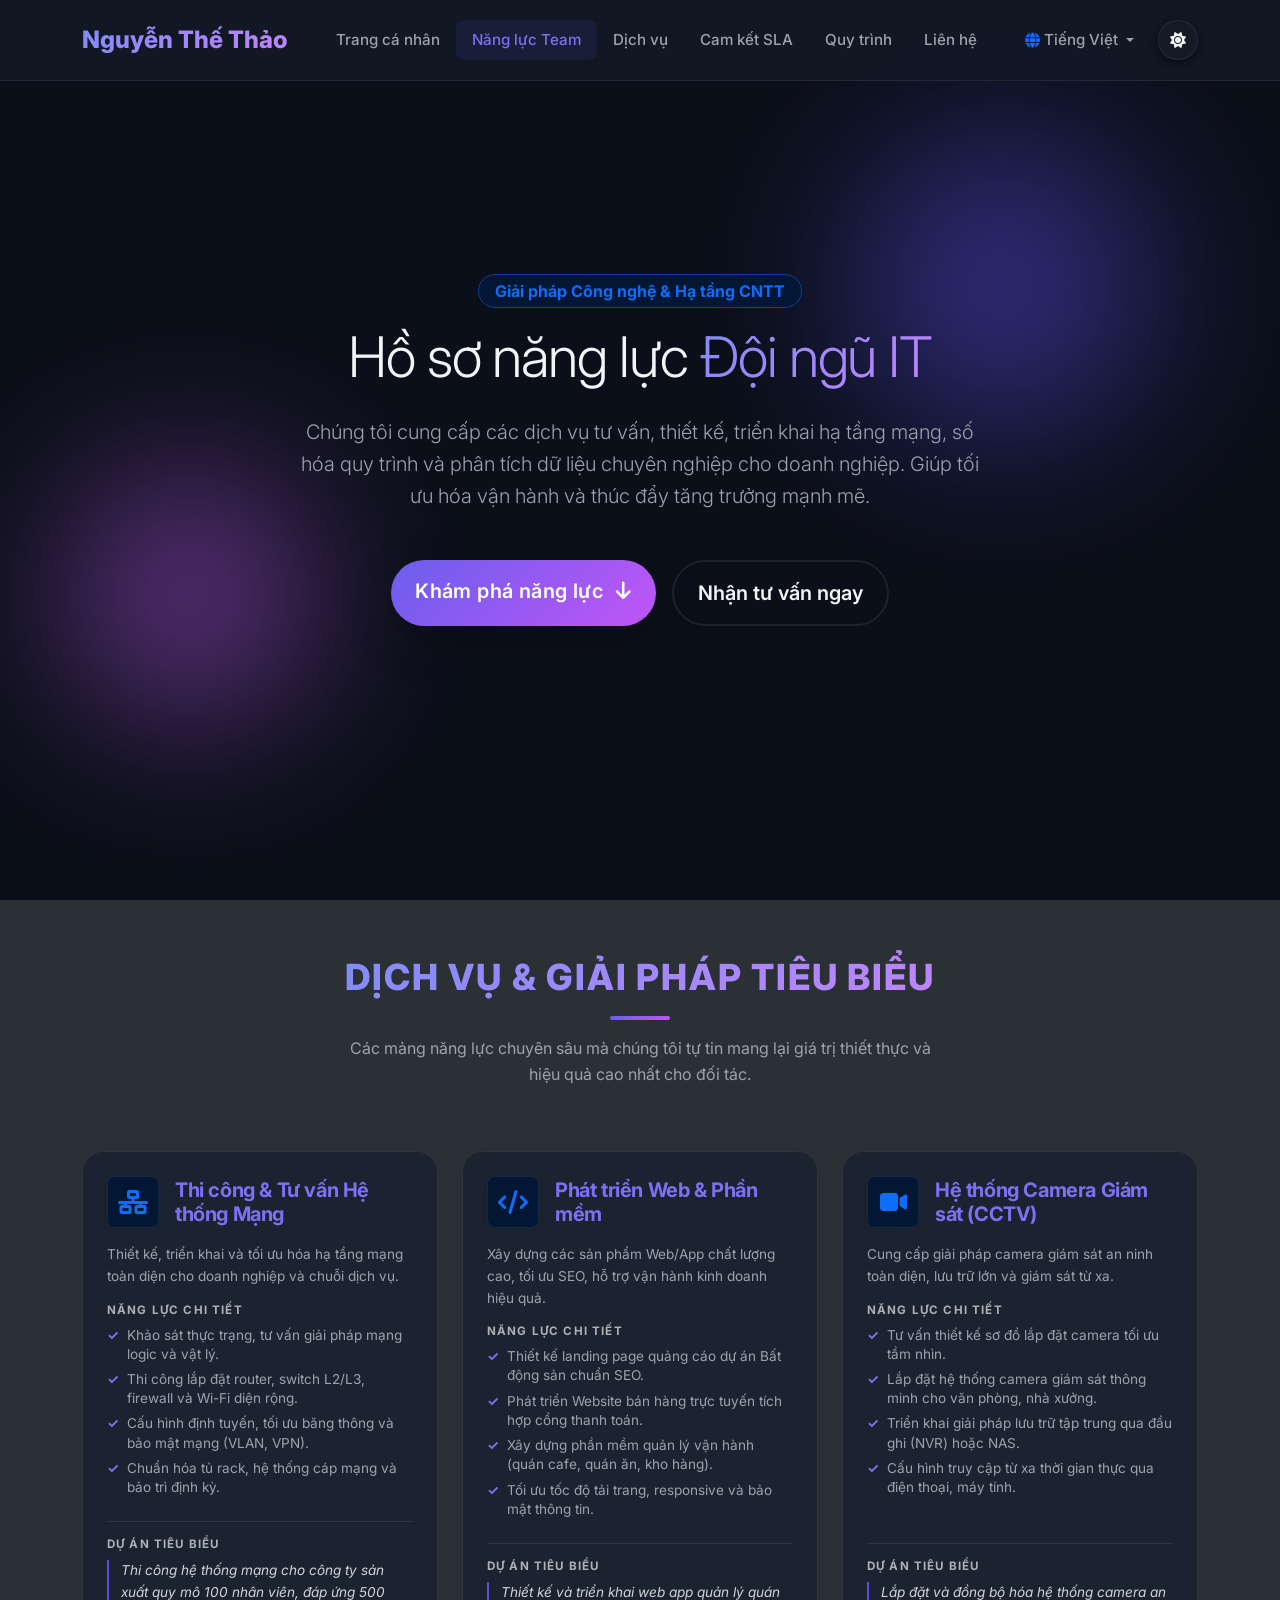
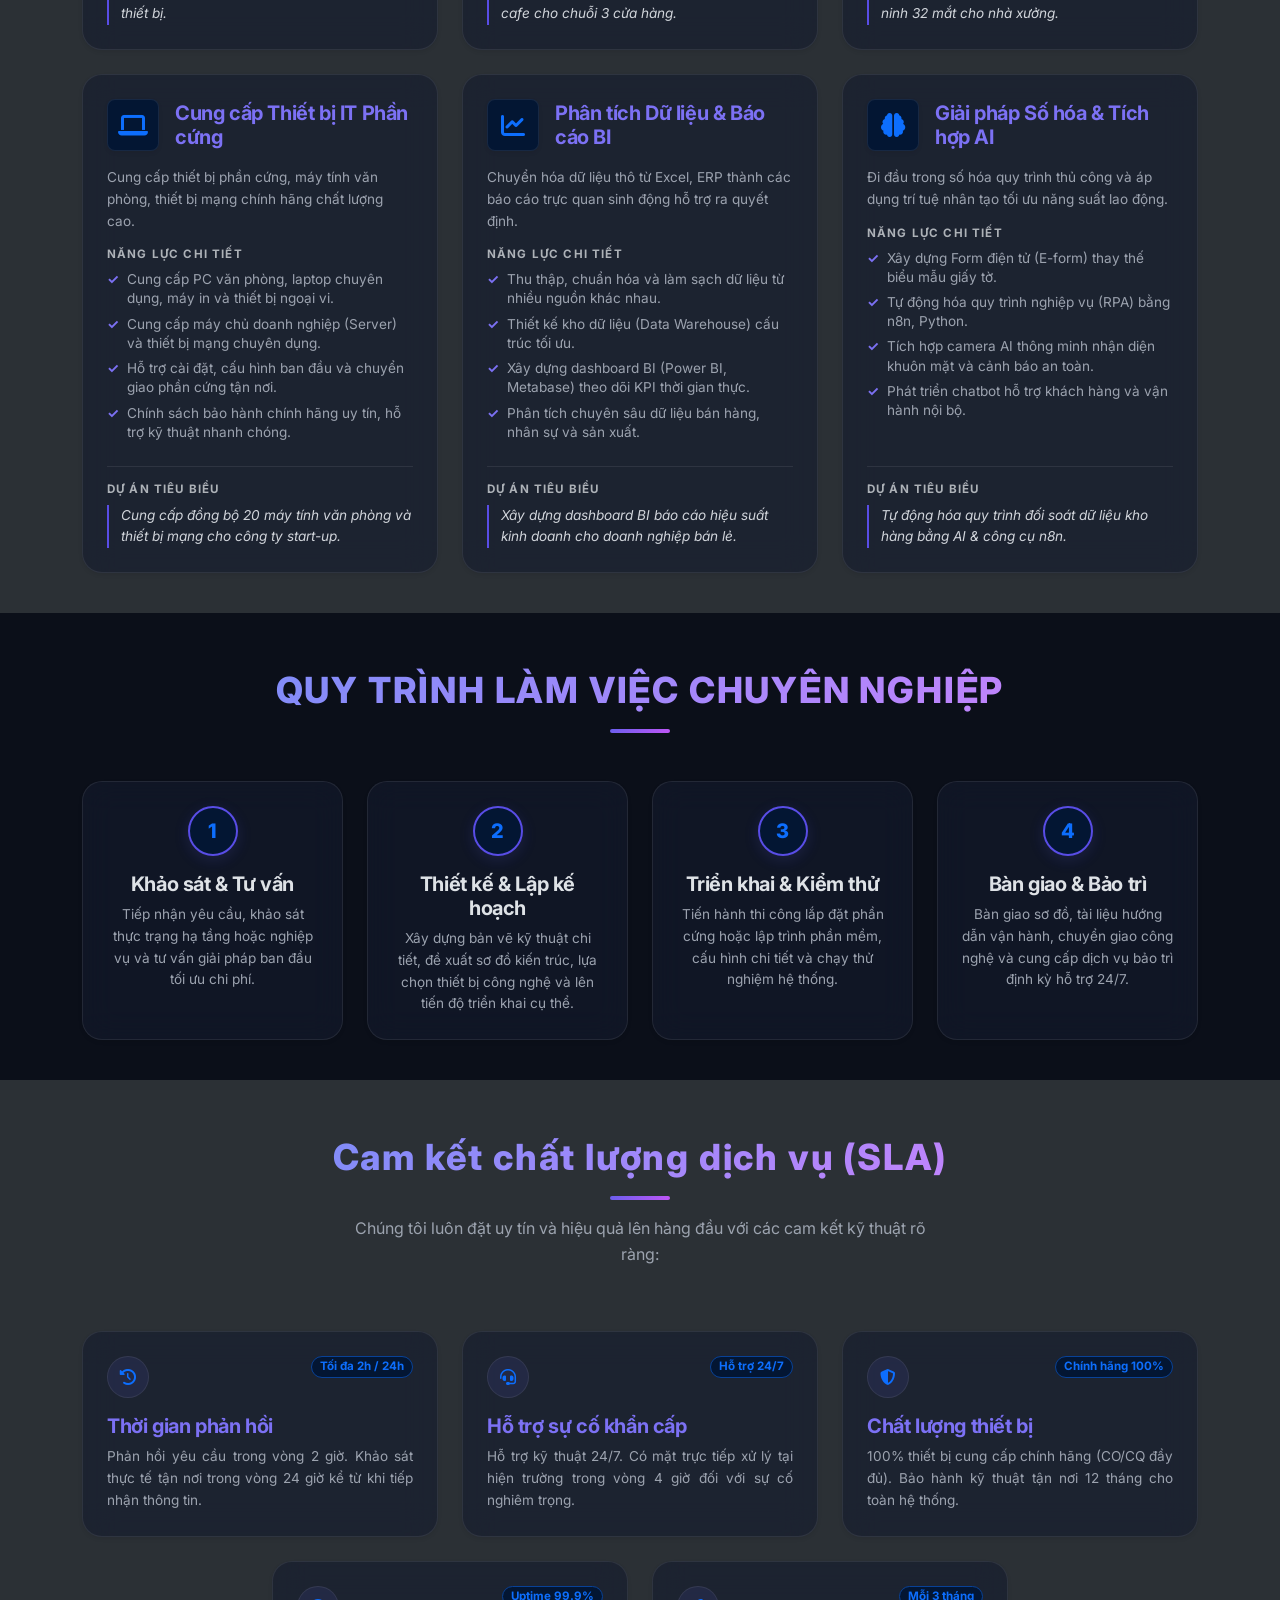
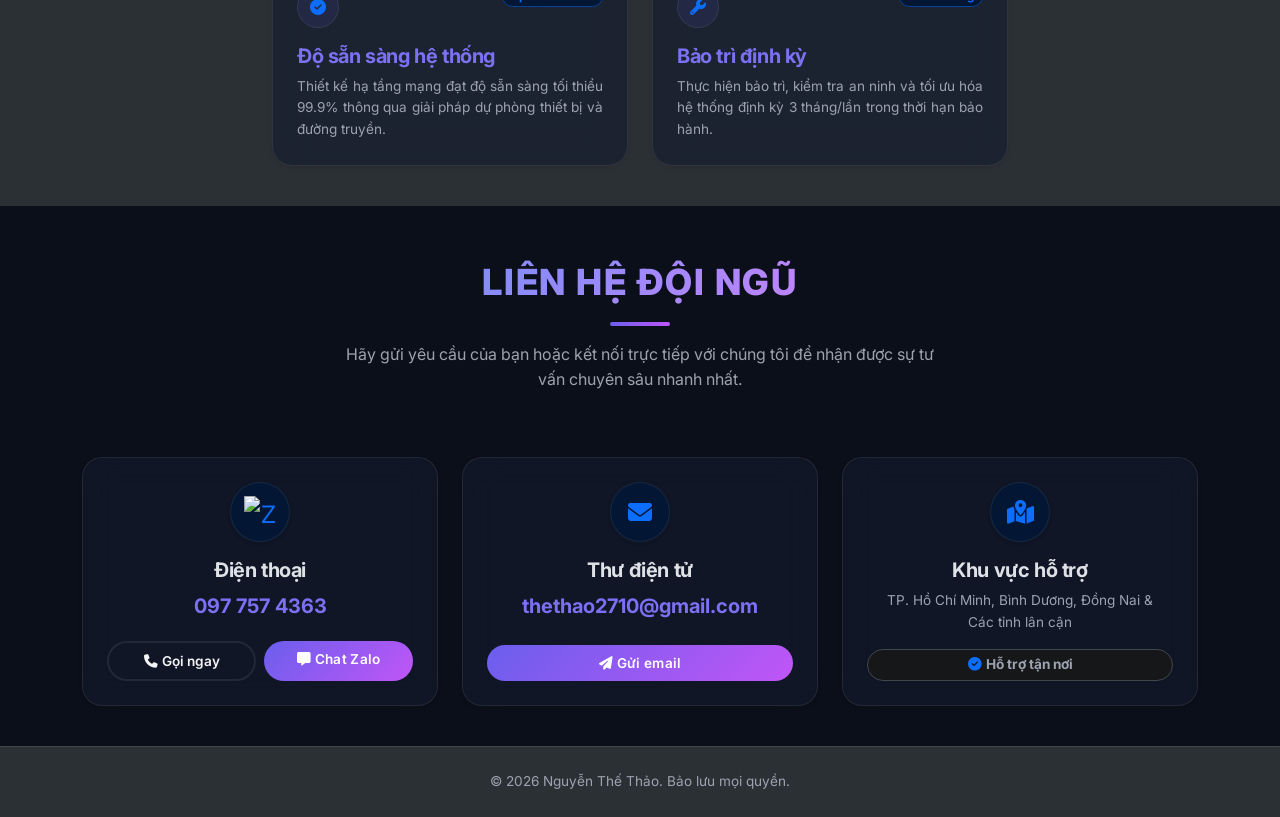
==== services.html @ e9a9c8c3 "Cập nhật trang dịch vụ, tối ưu hóa SLA và liên hệ, tích hợp đa ngôn ngữ tiếng Trung" ====
<!DOCTYPE html>
<html lang="vi" data-bs-theme="dark">

<head>
  <meta charset="UTF-8">
  <meta name="viewport" content="width=device-width, initial-scale=1.0">
  <meta name="description"
    content="Hồ sơ năng lực của Nguyễn Thế Thảo và đội ngũ - Cung cấp giải pháp CNTT toàn diện: Thi công mạng, thiết kế web, camera giám sát, phân tích dữ liệu và giải pháp AI.">
  <title>Team IT Capabilities & Solutions - Hồ sơ năng lực đội ngũ</title>
  <link class="favicon" rel="icon" href="data:image/svg+xml,<svg xmlns=%22http://www.w3.org/2000/svg%22 viewBox=%220 0 100 100%22><line x1=%2250%22 y1=%2220%22 x2=%2220%22 y2=%2275%22 stroke=%22%23818cf8%22 stroke-width=%226%22/><line x1=%2250%22 y1=%2220%22 x2=%2280%22 y2=%2275%22 stroke=%22%23818cf8%22 stroke-width=%226%22/><line x1=%2220%22 y1=%2275%22 x2=%2280%22 y2=%2275%22 stroke=%22%23818cf8%22 stroke-width=%226%22/><line x1=%2250%22 y1=%2220%22 x2=%2250%22 y2=%2250%22 stroke=%22%23818cf8%22 stroke-width=%224%22/><line x1=%2220%22 y1=%2275%22 x2=%2250%22 y2=%2250%22 stroke=%22%23818cf8%22 stroke-width=%224%22/><line x1=%2280%22 y1=%2275%22 x2=%2250%22 y2=%2250%22 stroke=%22%23818cf8%22 stroke-width=%224%22/><circle cx=%2250%22 cy=%2220%22 r=%2212%22 fill=%22%236366f1%22/><circle cx=%2220%22 cy=%2275%22 r=%2212%22 fill=%22%236366f1%22/><circle cx=%2280%22 cy=%2275%22 r=%2212%22 fill=%22%236366f1%22/><circle cx=%2250%22 cy=%2250%22 r=%228%22 fill=%22%23c084fc%22/></svg>">

  <!-- Google Fonts: Inter -->
  <link rel="preconnect" href="https://fonts.googleapis.com">
  <link rel="preconnect" href="https://fonts.gstatic.com" crossorigin>
  <link href="https://fonts.googleapis.com/css2?family=Inter:wght@300;400;500;600;700;800&display=swap"
    rel="stylesheet">

  <!-- Bootstrap 5 CSS -->
  <link href="https://cdn.jsdelivr.net/npm/bootstrap@5.3.3/dist/css/bootstrap.min.css" rel="stylesheet"
    integrity="sha384-QWTKZyjpPEjISv5WaRU9OFeRpok6YctnYmDr5pNlyT2bRjXh0JMhjY6hW+ALEwIH" crossorigin="anonymous">

  <!-- FontAwesome Icons -->
  <link rel="stylesheet" href="https://cdnjs.cloudflare.com/ajax/libs/font-awesome/6.4.0/css/all.min.css">

  <!-- Custom CSS -->
  <link rel="stylesheet" href="styles.css">
  <link rel="stylesheet" href="services.css">
</head>

<body>

  <!-- Menu điều hướng -->
  <nav class="navbar navbar-expand-lg fixed-top custom-navbar" id="main-navbar">
    <div class="container">
      <a class="navbar-brand logo-text" href="index.html">
        <span class="gradient-text">Nguyễn Thế Thảo</span>
      </a>
      <button class="navbar-toggler" type="button" data-bs-toggle="collapse" data-bs-target="#navbar-nav"
        aria-controls="navbar-nav" aria-expanded="false" aria-label="Toggle navigation" id="navbar-toggle-btn">
        <span class="navbar-toggler-icon"></span>
      </button>
      <div class="collapse navbar-collapse" id="navbar-nav">
        <ul class="navbar-nav ms-auto align-items-center">
          <li class="nav-item">
            <a class="nav-link" href="index.html" id="nav-link-personal" data-i18n="nav.personal">Trang cá nhân</a>
          </li>
          <li class="nav-item">
            <a class="nav-link active" href="#hero" id="nav-link-services-hero" data-i18n="nav.servicesTitle">Năng lực Team</a>
          </li>
          <li class="nav-item">
            <a class="nav-link" href="#services" id="nav-link-services-list" data-i18n="nav.servicesList">Dịch vụ</a>
          </li>
          <li class="nav-item">
            <a class="nav-link" href="#sla" id="nav-link-sla" data-i18n="nav.sla">Cam kết SLA</a>
          </li>
          <li class="nav-item">
            <a class="nav-link" href="#workflow" id="nav-link-workflow" data-i18n="nav.workflow">Quy trình</a>
          </li>
          <li class="nav-item">
            <a class="nav-link" href="#contact" id="nav-link-contact-services" data-i18n="nav.contact">Liên hệ</a>
          </li>

          <!-- Bộ chọn ngôn ngữ -->
          <li class="nav-item dropdown ms-lg-3 mt-3 mt-lg-0">
            <button class="btn btn-link nav-link dropdown-toggle d-flex align-items-center gap-1 lang-btn" type="button"
              id="language-dropdown-btn" data-bs-toggle="dropdown" aria-expanded="false">
              <i class="fa-solid fa-globe text-primary"></i> <span id="current-lang-text">Tiếng Việt</span>
            </button>
            <ul class="dropdown-menu dropdown-menu-end glass-card border-0 shadow-lg p-2"
              aria-labelledby="language-dropdown-btn">
              <li><button class="dropdown-item lang-option active rounded-2" data-lang="vi">Tiếng Việt</button></li>
              <li><button class="dropdown-item lang-option rounded-2" data-lang="en">English</button></li>
              <li><button class="dropdown-item lang-option rounded-2" data-lang="ja">日本語</button></li>
              <li><button class="dropdown-item lang-option rounded-2" data-lang="zh">中文</button></li>
            </ul>
          </li>

          <!-- Nút đổi theme -->
          <li class="nav-item ms-lg-2 mt-2 mt-lg-0">
            <button class="btn-theme-toggle" id="theme-toggle-btn" aria-label="Chuyển đổi giao diện sáng tối">
              <i class="fa-solid fa-moon theme-icon-dark"></i>
              <i class="fa-solid fa-sun theme-icon-light d-none"></i>
            </button>
          </li>
        </ul>
      </div>
    </div>
  </nav>

  <!-- Trang chủ / Hero -->
  <section class="hero-section d-flex align-items-center position-relative overflow-hidden" id="hero">
    <div class="hero-bg-shapes">
      <div class="shape shape-1"></div>
      <div class="shape shape-2"></div>
    </div>
    <div class="container position-relative z-2">
      <div class="row align-items-center min-vh-100 py-5">
        <div class="col-lg-8 mx-auto text-center">
          <span
            class="badge bg-primary-subtle text-primary border border-primary-subtle px-3 py-2 rounded-pill fs-6 mb-3 hero-tag"
            data-i18n="services.badge">Giải pháp Công nghệ & Hạ tầng CNTT</span>
          <h1 class="display-4 fw-extrabold mb-4">
            <span data-i18n="services.heroTitlePrefix">Hồ sơ năng lực</span> <span class="gradient-text" data-i18n="services.heroTitleSuffix">Đội ngũ IT</span>
          </h1>
          <p class="lead text-secondary mb-5 max-w-700 mx-auto" data-i18n="services.heroDesc">
            Chúng tôi cung cấp các dịch vụ tư vấn, thiết kế, triển khai hạ tầng mạng, số hóa quy trình và phân tích dữ liệu chuyên nghiệp cho doanh nghiệp. Giúp tối ưu hóa vận hành và thúc đẩy tăng trưởng mạnh mẽ.
          </p>
          <div class="d-flex flex-column flex-sm-row justify-content-center gap-3">
            <a href="#services" class="btn btn-primary btn-lg px-4 py-3 rounded-pill shadow-lg custom-btn-primary">
              <span data-i18n="services.btnExplore">Khám phá năng lực</span> <i class="fa-solid fa-arrow-down ms-2"></i>
            </a>
            <a href="#contact" class="btn btn-outline-secondary btn-lg px-4 py-3 rounded-pill custom-btn-outline" data-i18n="services.btnQuote">
              Nhận tư vấn ngay
            </a>
          </div>
        </div>
      </div>
    </div>
  </section>

  <!-- Danh sách Năng lực & Dịch vụ / Services List -->
  <section class="services-list-section py-100-60 bg-body-tertiary" id="services">
    <div class="container">
      <div class="row mb-5">
        <div class="col-12 text-center">
          <h2 class="section-title" data-i18n="services.listTitle">DỊCH VỤ & GIẢI PHÁP TIÊU BIỂU</h2>
          <div class="title-underline mx-auto"></div>
          <p class="text-secondary mt-3 max-w-600 mx-auto" data-i18n="services.listDesc">
            Các mảng năng lực chuyên sâu mà chúng tôi tự tin mang lại giá trị thiết thực và hiệu quả cao nhất cho đối tác.
          </p>
        </div>
      </div>

      <!-- Khung hiển thị danh sách dịch vụ -->
      <div class="row g-4" id="services-grid-target">
        <!-- Render động bằng JS -->
      </div>
    </div>
  </section>

  <!-- Quy trình triển khai dự án / Workflow -->
  <section class="workflow-section py-100-60" id="workflow">
    <div class="container">
      <div class="row mb-5">
        <div class="col-12 text-center">
          <h2 class="section-title" data-i18n="workflow.title">QUY TRÌNH LÀM VIỆC CHUYÊN NGHIỆP</h2>
          <div class="title-underline mx-auto"></div>
        </div>
      </div>
      <div class="row g-4">
        <div class="col-md-3 text-center scroll-reveal">
          <div class="card border-0 glass-card p-4 h-100 shadow-sm">
            <div class="workflow-step-num bg-primary-subtle text-primary mx-auto mb-3">1</div>
            <h3 class="h5 fw-bold mb-2" data-i18n="workflow.step1Title">Khảo sát & Tư vấn</h3>
            <p class="text-secondary fs-7 mb-0" data-i18n="workflow.step1Desc">Tiếp nhận yêu cầu, khảo sát thực trạng hạ tầng hoặc nghiệp vụ và tư vấn giải pháp ban đầu tối ưu chi phí.</p>
          </div>
        </div>
        <div class="col-md-3 text-center scroll-reveal">
          <div class="card border-0 glass-card p-4 h-100 shadow-sm">
            <div class="workflow-step-num bg-primary-subtle text-primary mx-auto mb-3">2</div>
            <h3 class="h5 fw-bold mb-2" data-i18n="workflow.step2Title">Thiết kế & Lập kế hoạch</h3>
            <p class="text-secondary fs-7 mb-0" data-i18n="workflow.step2Desc">Xây dựng bản vẽ kỹ thuật chi tiết, đề xuất sơ đồ kiến trúc, lựa chọn thiết bị công nghệ và lên tiến độ triển khai cụ thể.</p>
          </div>
        </div>
        <div class="col-md-3 text-center scroll-reveal">
          <div class="card border-0 glass-card p-4 h-100 shadow-sm">
            <div class="workflow-step-num bg-primary-subtle text-primary mx-auto mb-3">3</div>
            <h3 class="h5 fw-bold mb-2" data-i18n="workflow.step3Title">Triển khai & Kiểm thử</h3>
            <p class="text-secondary fs-7 mb-0" data-i18n="workflow.step3Desc">Tiến hành thi công lắp đặt phần cứng hoặc lập trình phần mềm, cấu hình chi tiết và chạy thử nghiệm hệ thống.</p>
          </div>
        </div>
        <div class="col-md-3 text-center scroll-reveal">
          <div class="card border-0 glass-card p-4 h-100 shadow-sm">
            <div class="workflow-step-num bg-primary-subtle text-primary mx-auto mb-3">4</div>
            <h3 class="h5 fw-bold mb-2" data-i18n="workflow.step4Title">Bàn giao & Bảo trì</h3>
            <p class="text-secondary fs-7 mb-0" data-i18n="workflow.step4Desc">Bàn giao sơ đồ, tài liệu hướng dẫn vận hành, chuyển giao công nghệ và cung cấp dịch vụ bảo trì định kỳ hỗ trợ 24/7.</p>
          </div>
        </div>
      </div>
    </div>
  </section>

  <!-- Cam kết chất lượng / SLA Section -->
  <section class="sla-section py-100-60 bg-body-tertiary" id="sla">
    <div class="container">
      <div class="row mb-5">
        <div class="col-12 text-center">
          <h2 class="section-title" data-i18n="services.slaTitle">CAM KẾT CHẤT LƯỢNG DỊCH VỤ (SLA)</h2>
          <div class="title-underline mx-auto"></div>
          <p class="text-secondary mt-3 max-w-600 mx-auto" data-i18n="services.slaDesc">
            Chúng tôi luôn đặt uy tín và hiệu quả lên hàng đầu với các cam kết kỹ thuật rõ ràng:
          </p>
        </div>
      </div>
      <div class="row g-4 justify-content-center">
        <!-- SLA Item 1 -->
        <div class="col-md-6 col-lg-4 scroll-reveal">
          <div class="card border-0 glass-card p-4 h-100 shadow-sm">
            <div class="d-flex justify-content-between align-items-start mb-3">
              <span class="info-icon-wrapper text-primary"><i class="fa-solid fa-clock-rotate-left"></i></span>
              <span class="badge bg-primary-subtle text-primary border border-primary-subtle rounded-pill fs-8 px-2 py-1" data-i18n="services.slaItem1Badge">Tối đa 2h / 24h</span>
            </div>
            <h3 class="h5 fw-bold mb-2 text-primary-light" data-i18n="services.slaItem1Title">Thời gian phản hồi</h3>
            <p class="text-secondary fs-7 mb-0 text-justify" data-i18n="services.slaItem1Desc">Phản hồi yêu cầu trong vòng 2 giờ. Khảo sát thực tế tận nơi trong vòng 24 giờ kể từ khi tiếp nhận thông tin.</p>
          </div>
        </div>

        <!-- SLA Item 2 -->
        <div class="col-md-6 col-lg-4 scroll-reveal">
          <div class="card border-0 glass-card p-4 h-100 shadow-sm">
            <div class="d-flex justify-content-between align-items-start mb-3">
              <span class="info-icon-wrapper text-primary"><i class="fa-solid fa-headset"></i></span>
              <span class="badge bg-primary-subtle text-primary border border-primary-subtle rounded-pill fs-8 px-2 py-1" data-i18n="services.slaItem2Badge">Hỗ trợ 24/7</span>
            </div>
            <h3 class="h5 fw-bold mb-2 text-primary-light" data-i18n="services.slaItem2Title">Hỗ trợ sự cố khẩn cấp</h3>
            <p class="text-secondary fs-7 mb-0 text-justify" data-i18n="services.slaItem2Desc">Hỗ trợ kỹ thuật 24/7. Có mặt trực tiếp xử lý tại hiện trường trong vòng 4 giờ đối với sự cố nghiêm trọng.</p>
          </div>
        </div>

        <!-- SLA Item 3 -->
        <div class="col-md-6 col-lg-4 scroll-reveal">
          <div class="card border-0 glass-card p-4 h-100 shadow-sm">
            <div class="d-flex justify-content-between align-items-start mb-3">
              <span class="info-icon-wrapper text-primary"><i class="fa-solid fa-shield-halved"></i></span>
              <span class="badge bg-primary-subtle text-primary border border-primary-subtle rounded-pill fs-8 px-2 py-1" data-i18n="services.slaItem3Badge">Chính hãng 100%</span>
            </div>
            <h3 class="h5 fw-bold mb-2 text-primary-light" data-i18n="services.slaItem3Title">Chất lượng thiết bị</h3>
            <p class="text-secondary fs-7 mb-0 text-justify" data-i18n="services.slaItem3Desc">100% thiết bị cung cấp chính hãng (CO/CQ đầy đủ). Bảo hành kỹ thuật tận nơi 12 tháng cho toàn hệ thống.</p>
          </div>
        </div>

        <!-- SLA Item 4 -->
        <div class="col-md-6 col-lg-4 scroll-reveal">
          <div class="card border-0 glass-card p-4 h-100 shadow-sm">
            <div class="d-flex justify-content-between align-items-start mb-3">
              <span class="info-icon-wrapper text-primary"><i class="fa-solid fa-circle-check"></i></span>
              <span class="badge bg-primary-subtle text-primary border border-primary-subtle rounded-pill fs-8 px-2 py-1" data-i18n="services.slaItem4Badge">Uptime 99.9%</span>
            </div>
            <h3 class="h5 fw-bold mb-2 text-primary-light" data-i18n="services.slaItem4Title">Độ sẵn sàng hệ thống</h3>
            <p class="text-secondary fs-7 mb-0 text-justify" data-i18n="services.slaItem4Desc">Thiết kế hạ tầng mạng đạt độ sẵn sàng tối thiểu 99.9% thông qua giải pháp dự phòng thiết bị và đường truyền.</p>
          </div>
        </div>

        <!-- SLA Item 5 -->
        <div class="col-md-6 col-lg-4 scroll-reveal">
          <div class="card border-0 glass-card p-4 h-100 shadow-sm">
            <div class="d-flex justify-content-between align-items-start mb-3">
              <span class="info-icon-wrapper text-primary"><i class="fa-solid fa-wrench"></i></span>
              <span class="badge bg-primary-subtle text-primary border border-primary-subtle rounded-pill fs-8 px-2 py-1" data-i18n="services.slaItem5Badge">Mỗi 3 tháng</span>
            </div>
            <h3 class="h5 fw-bold mb-2 text-primary-light" data-i18n="services.slaItem5Title">Bảo trì định kỳ</h3>
            <p class="text-secondary fs-7 mb-0 text-justify" data-i18n="services.slaItem5Desc">Thực hiện bảo trì, kiểm tra an ninh và tối ưu hóa hệ thống định kỳ 3 tháng/lần trong thời hạn bảo hành.</p>
          </div>
        </div>
      </div>
    </div>
  </section>

  <!-- Liên hệ / Contact Section -->
  <section class="contact-section py-100-60" id="contact">
    <div class="container">
      <div class="row mb-5">
        <div class="col-12 text-center">
          <h2 class="section-title" data-i18n="contact.title">LIÊN HỆ ĐỘI NGŨ</h2>
          <div class="title-underline mx-auto"></div>
          <p class="text-secondary mt-3 max-w-600 mx-auto" data-i18n="services.contactDesc">
            Hãy kết nối trực tiếp với chúng tôi để nhận được sự tư vấn chuyên sâu và báo giá nhanh nhất.
          </p>
        </div>
      </div>
      <div class="row g-4 justify-content-center text-center">
        <!-- Zalo / Phone -->
        <div class="col-md-4 scroll-reveal">
          <div class="card border-0 glass-card p-4 h-100 shadow-sm d-flex flex-column align-items-center justify-content-between">
            <div>
              <div class="contact-icon bg-primary-subtle text-primary rounded-circle d-flex align-items-center justify-content-center mb-3 mx-auto shadow-sm" style="width: 60px; height: 60px; font-size: 1.5rem;">
                <img src="https://upload.wikimedia.org/wikipedia/commons/9/91/Icon_of_Zalo.svg" alt="Zalo" class="zalo-icon" style="width: 32px; height: 32px;">
              </div>
              <h3 class="h5 fw-bold mb-2" data-i18n="contact.phone">Điện thoại / Zalo</h3>
              <p class="fw-bold fs-5 text-primary-light mb-3">097 757 4363</p>
            </div>
            <div class="d-flex gap-2 w-100">
              <a href="tel:0977574363" class="btn btn-outline-primary rounded-pill w-50 py-2 fs-7 btn-sm custom-btn-outline">
                <i class="fa-solid fa-phone me-1"></i><span data-i18n="contact.btnCall">Gọi ngay</span>
              </a>
              <a href="https://zalo.me/0977574363" target="_blank" class="btn btn-primary rounded-pill w-50 py-2 fs-7 btn-sm custom-btn-primary">
                <i class="fa-solid fa-message me-1"></i><span data-i18n="contact.btnZalo">Chat Zalo</span>
              </a>
            </div>
          </div>
        </div>

        <!-- Email -->
        <div class="col-md-4 scroll-reveal">
          <div class="card border-0 glass-card p-4 h-100 shadow-sm d-flex flex-column align-items-center justify-content-between">
            <div>
              <div class="contact-icon bg-primary-subtle text-primary rounded-circle d-flex align-items-center justify-content-center mb-3 mx-auto shadow-sm" style="width: 60px; height: 60px; font-size: 1.5rem;">
                <i class="fa-solid fa-envelope" style="font-size: 1.5rem;"></i>
              </div>
              <h3 class="h5 fw-bold mb-2" data-i18n="contact.email">Thư điện tử</h3>
              <p class="fw-bold fs-5 text-primary-light mb-3">thethao2710@gmail.com</p>
            </div>
            <a href="mailto:thethao2710@gmail.com" class="btn btn-primary rounded-pill w-100 py-2 fs-7 btn-sm custom-btn-primary">
              <i class="fa-solid fa-paper-plane me-1"></i><span data-i18n="contact.btnSendEmail">Gửi email</span>
            </a>
          </div>
        </div>

        <!-- Service Area -->
        <div class="col-md-4 scroll-reveal">
          <div class="card border-0 glass-card p-4 h-100 shadow-sm d-flex flex-column align-items-center justify-content-between">
            <div>
              <div class="contact-icon bg-primary-subtle text-primary rounded-circle d-flex align-items-center justify-content-center mb-3 mx-auto shadow-sm" style="width: 60px; height: 60px; font-size: 1.5rem;">
                <i class="fa-solid fa-map-location-dot" style="font-size: 1.5rem;"></i>
              </div>
              <h3 class="h5 fw-bold mb-2" data-i18n="contact.address">Khu vực hỗ trợ</h3>
              <p class="text-secondary fs-7 mb-0 px-2" data-i18n="contact.addressDetail">TP. Hồ Chí Minh, Bình Dương, Đồng Nai & Các tỉnh lân cận</p>
            </div>
            <div class="w-100 pt-3">
              <span class="badge bg-secondary-subtle text-secondary border border-secondary-subtle rounded-pill px-3 py-2 fs-7 w-100">
                <i class="fa-solid fa-circle-check text-primary me-1"></i><span data-i18n="contact.badgeOnsite">Hỗ trợ tận nơi</span>
              </span>
            </div>
          </div>
        </div>
      </div>
    </div>
  </section>

  <!-- Footer -->
  <footer class="py-4 border-top border-secondary-subtle bg-body-tertiary">
    <div class="container text-center">
      <p class="mb-0 text-secondary fs-7" data-i18n="footer.copyright">&copy; 2026 Nguyễn Thế Thảo. Bảo lưu mọi quyền.</p>
    </div>
  </footer>

  <!-- TEMPLATE CHO CARD DỊCH VỤ -->
  <template id="service-card-template">
    <div class="col-md-6 col-lg-4 scroll-reveal">
      <div class="card border-0 h-100 glass-card service-profile-card shadow-sm">
        <div class="card-body p-4 d-flex flex-column justify-content-between">
          <div>
            <div class="d-flex align-items-center mb-3">
              <span class="service-icon-box bg-primary-subtle text-primary rounded-3 d-flex align-items-center justify-content-center shadow-sm">
                <i class="service-icon-element"></i>
              </span>
              <h3 class="h5 fw-bold mb-0 ms-3 service-title text-primary-light"></h3>
            </div>
            
            <p class="text-secondary fs-7 service-short-desc mb-3"></p>
            
            <h4 class="fs-8 text-uppercase fw-bold text-muted tracking-wider mb-2" data-i18n="services.capabilitiesHeader">Năng lực chi tiết</h4>
            <ul class="service-capabilities list-unstyled text-secondary fs-7 mb-4">
              <!-- Render list -->
            </ul>
          </div>
          
          <div class="service-meta border-top pt-3">
            <h4 class="fs-8 text-uppercase fw-bold text-muted tracking-wider mb-2" data-i18n="services.projectsHeader">Dự án tiêu biểu</h4>
            <p class="text-secondary-light fs-7 service-demo-project mb-0"></p>
          </div>
        </div>
      </div>
    </div>
  </template>

  <!-- Bootstrap 5 JS Bundle -->
  <script src="https://cdn.jsdelivr.net/npm/bootstrap@5.3.3/dist/js/bootstrap.bundle.min.js"
    integrity="sha384-YvpcrYf0tY3lHB60NNkmXc5s9fDVZLESaAA55NDzOxhy9GkcIdslK1eN7N6jIeHz"
    crossorigin="anonymous"></script>

  <!-- Custom JS -->
  <script src="services.js"></script>
</body>

</html>
---- styles.css ----
/* ==========================================================================
   DESIGN SYSTEM & VARIABLES
   ========================================================================== */

:root {
  /* Font Family */
  --font-sans: 'Inter', system-ui, -apple-system, sans-serif;

  /* Transition */
  --transition-smooth: all 0.4s cubic-bezier(0.16, 1, 0.3, 1);
  --transition-fast: all 0.2s ease;

  /* HSL Color Tokens (Dark Mode Default) */
  --primary-hue: 245; /* Purple/Indigo base */
  --accent-hue: 280;  /* Violet base */
  
  --primary-color: hsl(var(--primary-hue), 75%, 60%);
  --primary-light: hsl(var(--primary-hue), 85%, 70%);
  --primary-dark: hsl(var(--primary-hue), 75%, 45%);
  --primary-subtle: rgba(99, 102, 241, 0.1);

  --accent-color: hsl(var(--accent-hue), 85%, 65%);
  
  --gradient-hero: linear-gradient(135deg, hsl(var(--primary-hue), 80%, 65%) 0%, hsl(var(--accent-hue), 90%, 65%) 100%);
  --gradient-text: linear-gradient(135deg, #818cf8 0%, #c084fc 100%);

  /* Dark Theme Specifics */
  --bg-base: #0b0f19;
  --bg-surface: #131a26;
  --bg-surface-rgb: 19, 26, 38;
  --bg-card: rgba(20, 27, 45, 0.6);
  --glass-bg: 20, 27, 45;
  --glass-border: 255, 255, 255;
  
  --text-main: #f3f4f6;
  --text-secondary: #9ca3af;
  --text-muted: #6b7280;
  
  --border-color: rgba(255, 255, 255, 0.08);
  --shadow-color: rgba(0, 0, 0, 0.4);
}

/* Light Theme Overrides */
[data-bs-theme="light"] {
  --bg-base: #f8fafc;
  --bg-surface: #ffffff;
  --bg-surface-rgb: 255, 255, 255;
  --bg-card: rgba(255, 255, 255, 0.7);
  --glass-bg: 255, 255, 255;
  --glass-border: 99, 102, 241;
  
  --text-main: #0f172a;
  --text-secondary: #475569;
  --text-muted: #94a3b8;
  
  --border-color: rgba(99, 102, 241, 0.12);
  --shadow-color: rgba(99, 102, 241, 0.05);
  
  --gradient-text: linear-gradient(135deg, #4f46e5 0%, #7c3aed 100%);
  --primary-subtle: rgba(79, 70, 229, 0.06);
}

/* ==========================================================================
   GLOBAL STYLES
   ========================================================================== */

body {
  font-family: var(--font-sans);
  background-color: var(--bg-base);
  color: var(--text-main);
  overflow-x: hidden;
  transition: background-color 0.5s ease, color 0.3s ease;
  line-height: 1.6;
}

h1, h2, h3, h4, h5, h6 {
  font-weight: 700;
  letter-spacing: -0.02em;
  color: var(--text-main);
}

.text-secondary {
  color: var(--text-secondary) !important;
}

.text-justify {
  text-align: justify;
}

/* Scrollbar Customization */
::-webkit-scrollbar {
  width: 8px;
}
::-webkit-scrollbar-track {
  background: var(--bg-base);
}
::-webkit-scrollbar-thumb {
  background: var(--primary-light);
  border-radius: 4px;
}
::-webkit-scrollbar-thumb:hover {
  background: var(--primary-dark);
}

/* ==========================================================================
   UTILITY & REUSABLE STYLES
   ========================================================================== */

.py-100-60 {
  padding-top: 50px;
  padding-bottom: 40px;
}
@media (max-width: 768px) {
  .py-100-60 {
    padding-top: 35px;
    padding-bottom: 25px;
  }
}

.gradient-text {
  background: var(--gradient-text);
  -webkit-background-clip: text;
  -webkit-text-fill-color: transparent;
  background-clip: text;
}

.glass-card {
  background: var(--bg-card);
  backdrop-filter: blur(16px) saturate(120%);
  -webkit-backdrop-filter: blur(16px) saturate(120%);
  border: 1px solid var(--border-color) !important;
  box-shadow: 0 8px 32px 0 var(--shadow-color);
  border-radius: 1.25rem !important;
  transition: var(--transition-smooth);
}

.glass-card:hover {
  transform: translateY(-5px);
  border-color: rgba(var(--glass-border), 0.2) !important;
  box-shadow: 0 12px 40px 0 rgba(var(--glass-border), 0.08), 0 8px 32px 0 var(--shadow-color);
}

.section-title {
  position: relative;
  font-size: 2.25rem;
  font-weight: 800;
  margin-bottom: 0.75rem;
  letter-spacing: 0.05em;
  background: var(--gradient-text);
  -webkit-background-clip: text;
  -webkit-text-fill-color: transparent;
  display: inline-block;
  line-height: 1.3;
  padding-top: 0.1em;
  padding-bottom: 0.1em;
}

.title-underline {
  height: 4px;
  width: 60px;
  background: var(--gradient-hero);
  border-radius: 2px;
}

.card-title-custom {
  position: relative;
  padding-bottom: 0.75rem;
  margin-bottom: 1.5rem;
  border-bottom: 1px solid var(--border-color);
}
.card-title-custom::after {
  content: '';
  position: absolute;
  bottom: -1px;
  left: 0;
  width: 40px;
  height: 2px;
  background-color: var(--primary-color);
}

/* Buttons */
.custom-btn-primary {
  background: var(--gradient-hero);
  border: none;
  font-weight: 600;
  letter-spacing: 0.02em;
  transition: var(--transition-smooth);
}
.custom-btn-primary:hover {
  opacity: 0.95;
  transform: scale(1.02);
  box-shadow: 0 10px 20px rgba(99, 102, 241, 0.25);
}

.custom-btn-outline {
  border: 2px solid var(--border-color);
  color: var(--text-main);
  font-weight: 600;
  transition: var(--transition-smooth);
}
.custom-btn-outline:hover {
  background-color: var(--primary-subtle);
  border-color: var(--primary-color);
  color: var(--text-main);
}

/* ==========================================================================
   NAVIGATION BAR
   ========================================================================== */

.custom-navbar {
  background: rgba(var(--bg-surface-rgb), 0.8) !important;
  backdrop-filter: blur(12px);
  -webkit-backdrop-filter: blur(12px);
  border-bottom: 1px solid var(--border-color);
  padding: 1rem 0;
  transition: var(--transition-smooth);
}

.custom-navbar.scrolled {
  padding: 0.5rem 0;
  background: rgba(var(--bg-surface-rgb), 0.95) !important;
  box-shadow: 0 4px 20px var(--shadow-color);
}

.logo-text {
  font-size: 1.5rem;
  font-weight: 800;
}

.custom-navbar .nav-link {
  color: var(--text-secondary);
  font-weight: 500;
  font-size: 0.95rem;
  padding: 0.5rem 1rem !important;
  border-radius: 0.5rem;
  transition: var(--transition-fast);
}

.custom-navbar .nav-link:hover,
.custom-navbar .nav-link.active {
  color: var(--primary-light) !important;
  background-color: var(--primary-subtle);
}

/* Language Selector styling */
.lang-btn {
  color: var(--text-secondary) !important;
  text-decoration: none;
  font-weight: 500;
  font-size: 0.95rem;
  padding: 0.5rem 1rem !important;
  border-radius: 0.5rem;
  transition: var(--transition-fast);
}
.lang-btn:hover,
.lang-btn:focus {
  color: var(--primary-light) !important;
  background-color: var(--primary-subtle);
  box-shadow: none;
}

.dropdown-menu {
  background: var(--bg-surface) !important;
  border: 1px solid var(--border-color) !important;
}

.dropdown-item {
  color: var(--text-secondary) !important;
  font-weight: 500;
  transition: var(--transition-fast);
}
.dropdown-item:hover {
  background-color: var(--primary-subtle) !important;
  color: var(--primary-light) !important;
}
.dropdown-item.active {
  background: var(--gradient-hero) !important;
  color: #ffffff !important;
}

/* Theme Toggle Button */
.btn-theme-toggle {
  background: var(--bg-surface);
  border: 1px solid var(--border-color);
  color: var(--text-main);
  width: 40px;
  height: 40px;
  border-radius: 50%;
  display: flex;
  align-items: center;
  justify-content: center;
  cursor: pointer;
  box-shadow: 0 4px 10px var(--shadow-color);
  transition: var(--transition-smooth);
}
.btn-theme-toggle:hover {
  transform: rotate(15deg) scale(1.05);
  border-color: var(--primary-color);
  color: var(--primary-light);
}

/* ==========================================================================
   HERO SECTION
   ========================================================================== */

.hero-section {
  background-color: var(--bg-base);
}

.hero-bg-shapes .shape {
  position: absolute;
  border-radius: 50%;
  filter: blur(80px);
  z-index: 1;
  opacity: 0.45;
}
.hero-bg-shapes .shape-1 {
  width: 300px;
  height: 300px;
  background: var(--primary-color);
  top: 15%;
  right: 10%;
}
.hero-bg-shapes .shape-2 {
  width: 250px;
  height: 250px;
  background: var(--accent-color);
  bottom: 20%;
  left: 5%;
}

.hero-tag {
  animation: pulse 2s infinite;
}

.name-heading {
  letter-spacing: -0.03em;
}

.profession-sub {
  min-height: 1.5em;
}

@media (max-width: 991.98px) {
  .profession-sub {
    min-height: 3.5em;
  }
}

.typing-text {
  color: var(--primary-light);
  border-right: 3px solid var(--primary-light);
  animation: blink 0.75s step-end infinite;
}

/* Hero Avatar */
.hero-avatar-wrapper {
  width: 280px;
  height: 280px;
}
@media (min-width: 992px) {
  .hero-avatar-wrapper {
    width: 380px;
    height: 380px;
  }
}

.avatar-glow {
  position: absolute;
  inset: -10px;
  border-radius: 50%;
  background: var(--gradient-hero);
  filter: blur(15px);
  opacity: 0.6;
  z-index: 1;
  animation: spinGlow 8s linear infinite;
}

.avatar-border {
  position: relative;
  width: 100%;
  height: 100%;
  border-radius: 50%;
  padding: 6px;
  background: var(--gradient-hero);
  z-index: 2;
  overflow: hidden;
  box-shadow: 0 10px 30px var(--shadow-color);
}

.avatar-placeholder {
  width: 100%;
  height: 100%;
  border-radius: 50%;
  background: var(--bg-surface);
}

.hero-avatar-img {
  width: 100%;
  height: 100%;
  border-radius: 50%;
  object-fit: cover;
  display: block;
}

/* ==========================================================================
   ABOUT & CONTACT INFO
   ========================================================================== */

.info-icon-wrapper {
  width: 42px;
  height: 42px;
  background-color: var(--primary-subtle);
  border-radius: 50%;
  display: flex;
  align-items: center;
  justify-content: center;
  flex-shrink: 0;
  border: 1px solid var(--border-color);
}

.info-value {
  color: var(--text-main);
  font-weight: 600;
}

.stats-item {
  box-shadow: 0 4px 15px var(--shadow-color);
  transition: var(--transition-fast);
}
.stats-item:hover {
  transform: translateY(-3px);
  border-color: var(--primary-color) !important;
}

.fs-7 {
  font-size: 0.85rem;
}
.fs-7-italic {
  font-size: 0.85rem;
  font-style: italic;
}

/* ==========================================================================
   TIMELINE (EXPERIENCE)
   ========================================================================== */

.timeline-container {
  padding-left: 2rem;
}
.timeline-container::before {
  content: '';
  position: absolute;
  top: 0;
  bottom: 0;
  left: 7px;
  width: 2px;
  background: var(--border-color);
}

.timeline-item {
  position: relative;
}

.timeline-dot {
  position: absolute;
  left: -2rem;
  top: 8px;
  width: 16px;
  height: 16px;
  border-radius: 50%;
  border: 3px solid var(--bg-base);
  z-index: 2;
}

.timeline-date {
  letter-spacing: -0.01em;
}

.timeline-card {
  position: relative;
}
.timeline-card::before {
  content: '';
  position: absolute;
  top: 15px;
  left: -8px;
  width: 15px;
  height: 15px;
  background-color: var(--bg-surface);
  border-left: 1px solid var(--border-color);
  border-bottom: 1px solid var(--border-color);
  transform: rotate(45deg);
  z-index: 1;
}

.job-duties li {
  position: relative;
  padding-left: 1.5rem;
  margin-bottom: 0.45rem;
  font-size: 0.925rem;
}
.job-duties li::before {
  content: '▪';
  position: absolute;
  left: 0.25rem;
  color: var(--primary-color);
  font-size: 1.1rem;
  top: -2px;
}

/* ==========================================================================
   PROJECT CARDS
   ========================================================================== */

.project-card {
  overflow: hidden;
}

.project-icon-box {
  width: 48px;
  height: 48px;
  font-size: 1.25rem;
  border: 1px solid var(--border-color);
}

.project-details li {
  position: relative;
  padding-left: 1.25rem;
  margin-bottom: 0.35rem;
  line-height: 1.4;
}
.project-details li::before {
  content: '•';
  position: absolute;
  left: 0.25rem;
  color: var(--primary-light);
  font-size: 1rem;
}

/* ==========================================================================
   SKILLS & PROGRESS
   ========================================================================== */

.progress-custom {
  background-color: rgba(99, 102, 241, 0.15);
  border-radius: 4px;
}

.progress-custom .progress-bar {
  background: var(--gradient-hero);
  border-radius: 4px;
}

.skill-description p {
  margin-bottom: 0.25rem;
  line-height: 1.4;
}

/* ==========================================================================
   CONTACT SECTION
   ========================================================================== */

.contact-icon {
  width: 50px;
  height: 50px;
  font-size: 1.25rem;
  border: 1px solid var(--border-color);
  flex-shrink: 0;
}

.form-control {
  background-color: rgba(255, 255, 255, 0.03);
  border: 1px solid var(--border-color);
  color: var(--text-main);
  padding: 0.75rem 1.25rem;
  border-radius: 0.75rem;
  transition: var(--transition-smooth);
}
.form-control:focus {
  background-color: rgba(var(--bg-surface-rgb), 0.9);
  border-color: var(--primary-color);
  box-shadow: 0 0 0 4px var(--primary-subtle);
  color: var(--text-main);
}

[data-bs-theme="light"] .form-control {
  background-color: rgba(0, 0, 0, 0.02);
}
[data-bs-theme="light"] .form-control:focus {
  background-color: #ffffff;
}

/* ==========================================================================
   ANIMATIONS & EFFECTS
   ========================================================================== */

@keyframes pulse {
  0% { transform: scale(1); }
  50% { transform: scale(1.05); }
  100% { transform: scale(1); }
}

@keyframes blink {
  from, to { border-color: transparent }
  50% { border-color: var(--primary-light); }
}

@keyframes spinGlow {
  0% { transform: rotate(0deg); }
  100% { transform: rotate(360deg); }
}

/* Scroll Reveal classes */
.scroll-reveal {
  opacity: 0;
  transform: translateY(30px);
  transition: opacity 0.8s cubic-bezier(0.16, 1, 0.3, 1), transform 0.8s cubic-bezier(0.16, 1, 0.3, 1);
}

.scroll-reveal.revealed {
  opacity: 1;
  transform: translateY(0);
}

/* ==========================================================================
   QR CODE STYLES (CONTACT ALTERNATIVE)
   ========================================================================== */
.qr-card-container {
  display: flex;
  flex-direction: column;
  align-items: center;
  justify-content: center;
  text-align: center;
  height: 100%;
}

.qr-title-custom {
  width: fit-content;
  margin-left: auto;
  margin-right: auto;
}

.qr-wrapper {
  position: relative;
  margin-left: auto;
  margin-right: auto;
  width: 220px;
  height: 220px;
  padding: 10px;
  background-color: #ffffff;
  border-radius: 1rem;
  box-shadow: 0 10px 30px rgba(0, 0, 0, 0.15);
  transition: var(--transition-smooth);
  overflow: hidden;
}

.qr-wrapper:hover {
  transform: scale(1.05);
  box-shadow: 0 15px 35px rgba(99, 102, 241, 0.25) !important;
}

.qr-image {
  width: 200px;
  height: 200px;
  border-radius: 0.5rem;
  display: block;
}

.qr-scan-line {
  position: absolute;
  left: 0;
  right: 0;
  height: 3px;
  background: linear-gradient(90deg, transparent, var(--primary-color), transparent);
  animation: qr-scan-anim 3s ease-in-out infinite;
  box-shadow: 0 0 10px var(--primary-color);
}

@keyframes qr-scan-anim {
  0% { top: 0%; }
  50% { top: 100%; }
  100% { top: 0%; }
}

/* Zalo Icon styling */
.zalo-icon {
  width: 20px;
  height: 20px;
  object-fit: contain;
  display: inline-block;
  vertical-align: middle;
}

.contact-icon .zalo-icon {
  width: 24px;
  height: 24px;
}
---- services.css ----
/* ==========================================================================
   SERVICES & CAPABILITIES SPECIFIC STYLES
   ========================================================================== */

.max-w-700 {
  max-width: 700px;
}
.max-w-600 {
  max-width: 600px;
}

.fs-8 {
  font-size: 0.725rem;
}

.tracking-wider {
  letter-spacing: 0.1em;
}

.text-primary-light {
  color: var(--primary-light) !important;
}

/* Service Card Styles */
.service-profile-card {
  transition: var(--transition-smooth);
  height: 100%;
}

.service-icon-box {
  width: 52px;
  height: 52px;
  font-size: 1.5rem;
  border: 1px solid var(--border-color);
  flex-shrink: 0;
}

.service-capabilities li {
  position: relative;
  padding-left: 1.25rem;
  margin-bottom: 0.4rem;
  line-height: 1.4;
  color: var(--text-secondary);
}

.service-capabilities li::before {
  content: '✓';
  position: absolute;
  left: 0;
  color: var(--primary-light);
  font-weight: bold;
}

.service-meta {
  border-color: var(--border-color) !important;
}

.service-demo-project {
  font-style: italic;
  position: relative;
  padding-left: 0.75rem;
  border-left: 2px solid var(--primary-color);
}

/* Workflow Step Styles */
.workflow-step-num {
  width: 50px;
  height: 50px;
  border-radius: 50%;
  font-size: 1.25rem;
  font-weight: 800;
  display: flex;
  align-items: center;
  justify-content: center;
  border: 2px solid var(--primary-color);
  box-shadow: 0 4px 15px rgba(99, 102, 241, 0.15);
}

/* Base Adjustments for Services page */
.hero-tag {
  animation: pulse 2s infinite;
}

/* Custom CSS variables fallback if styles.css isn't fully inherited */
.text-secondary-light {
  color: #d1d5db;
}
[data-bs-theme="light"] .text-secondary-light {
  color: #374151;
}

@media (max-width: 768px) {
  .display-4 {
    font-size: 2.5rem;
    font-weight: 800;
  }
}
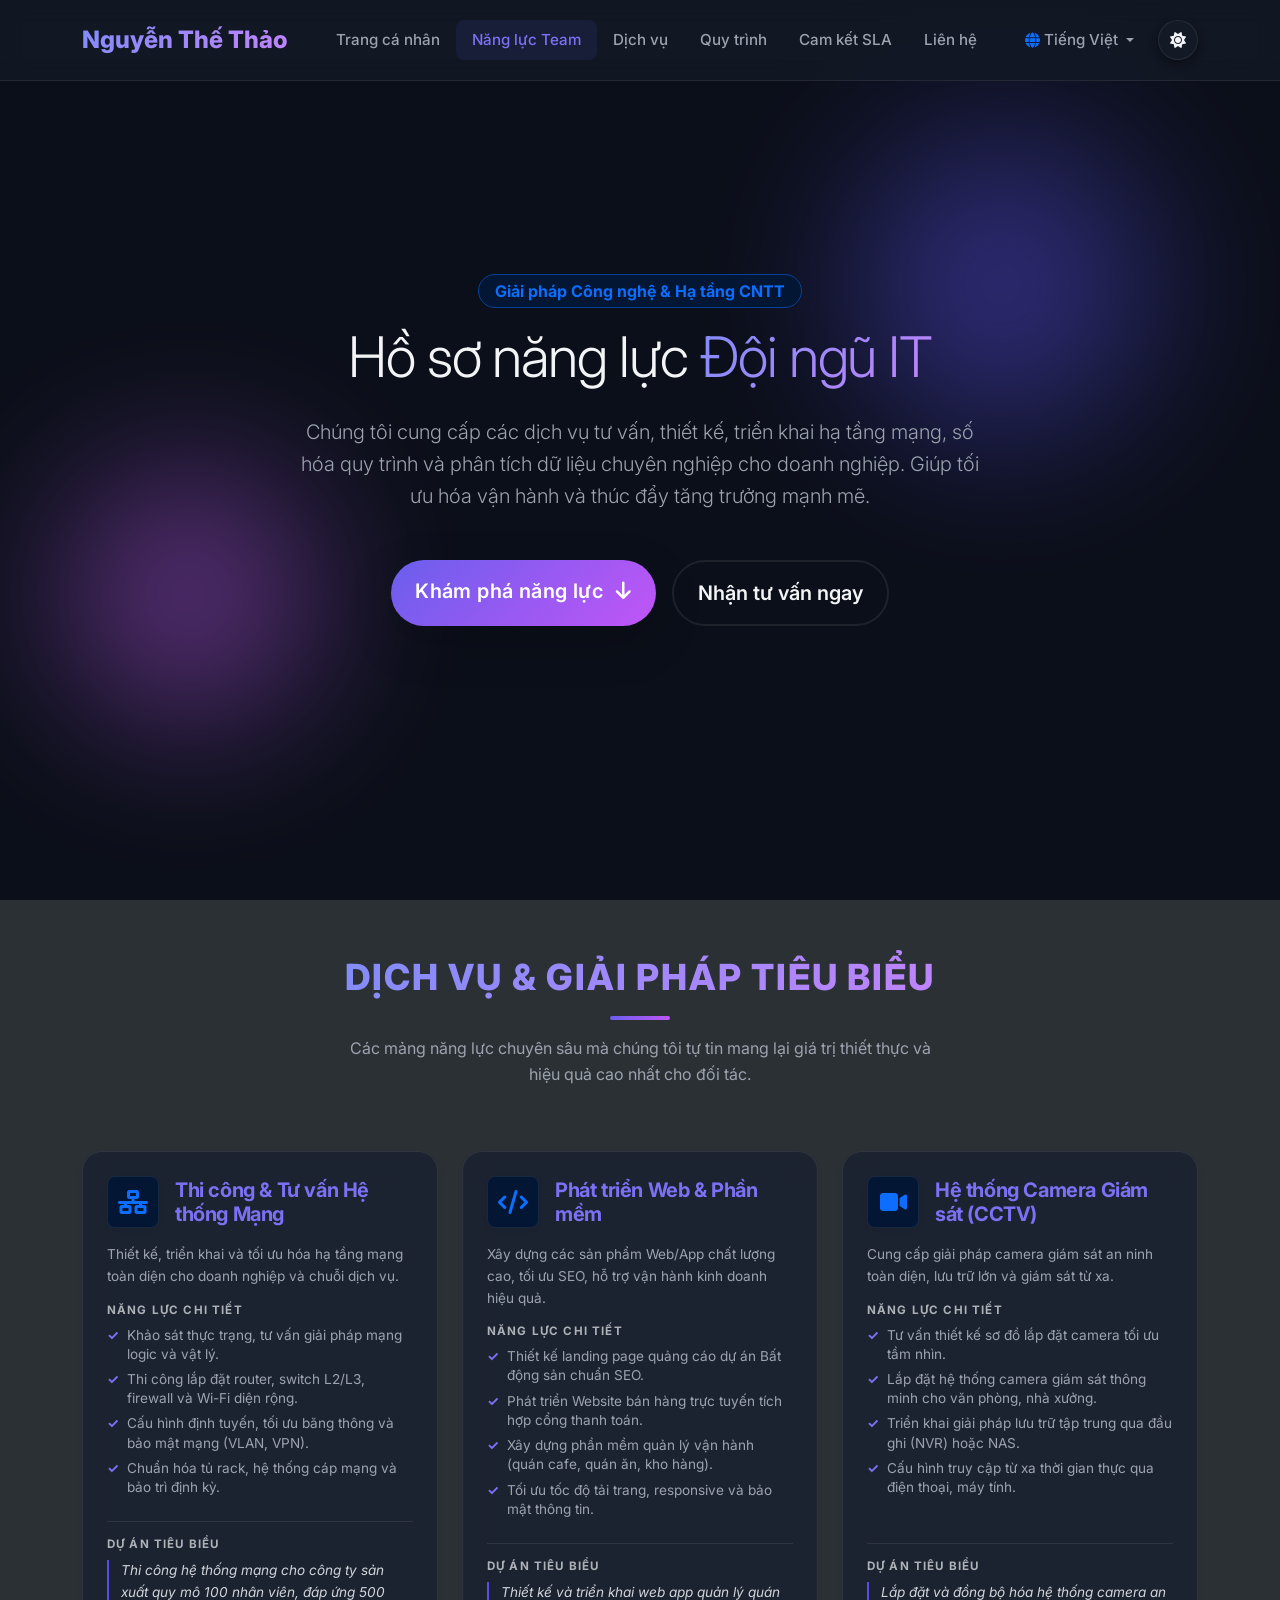
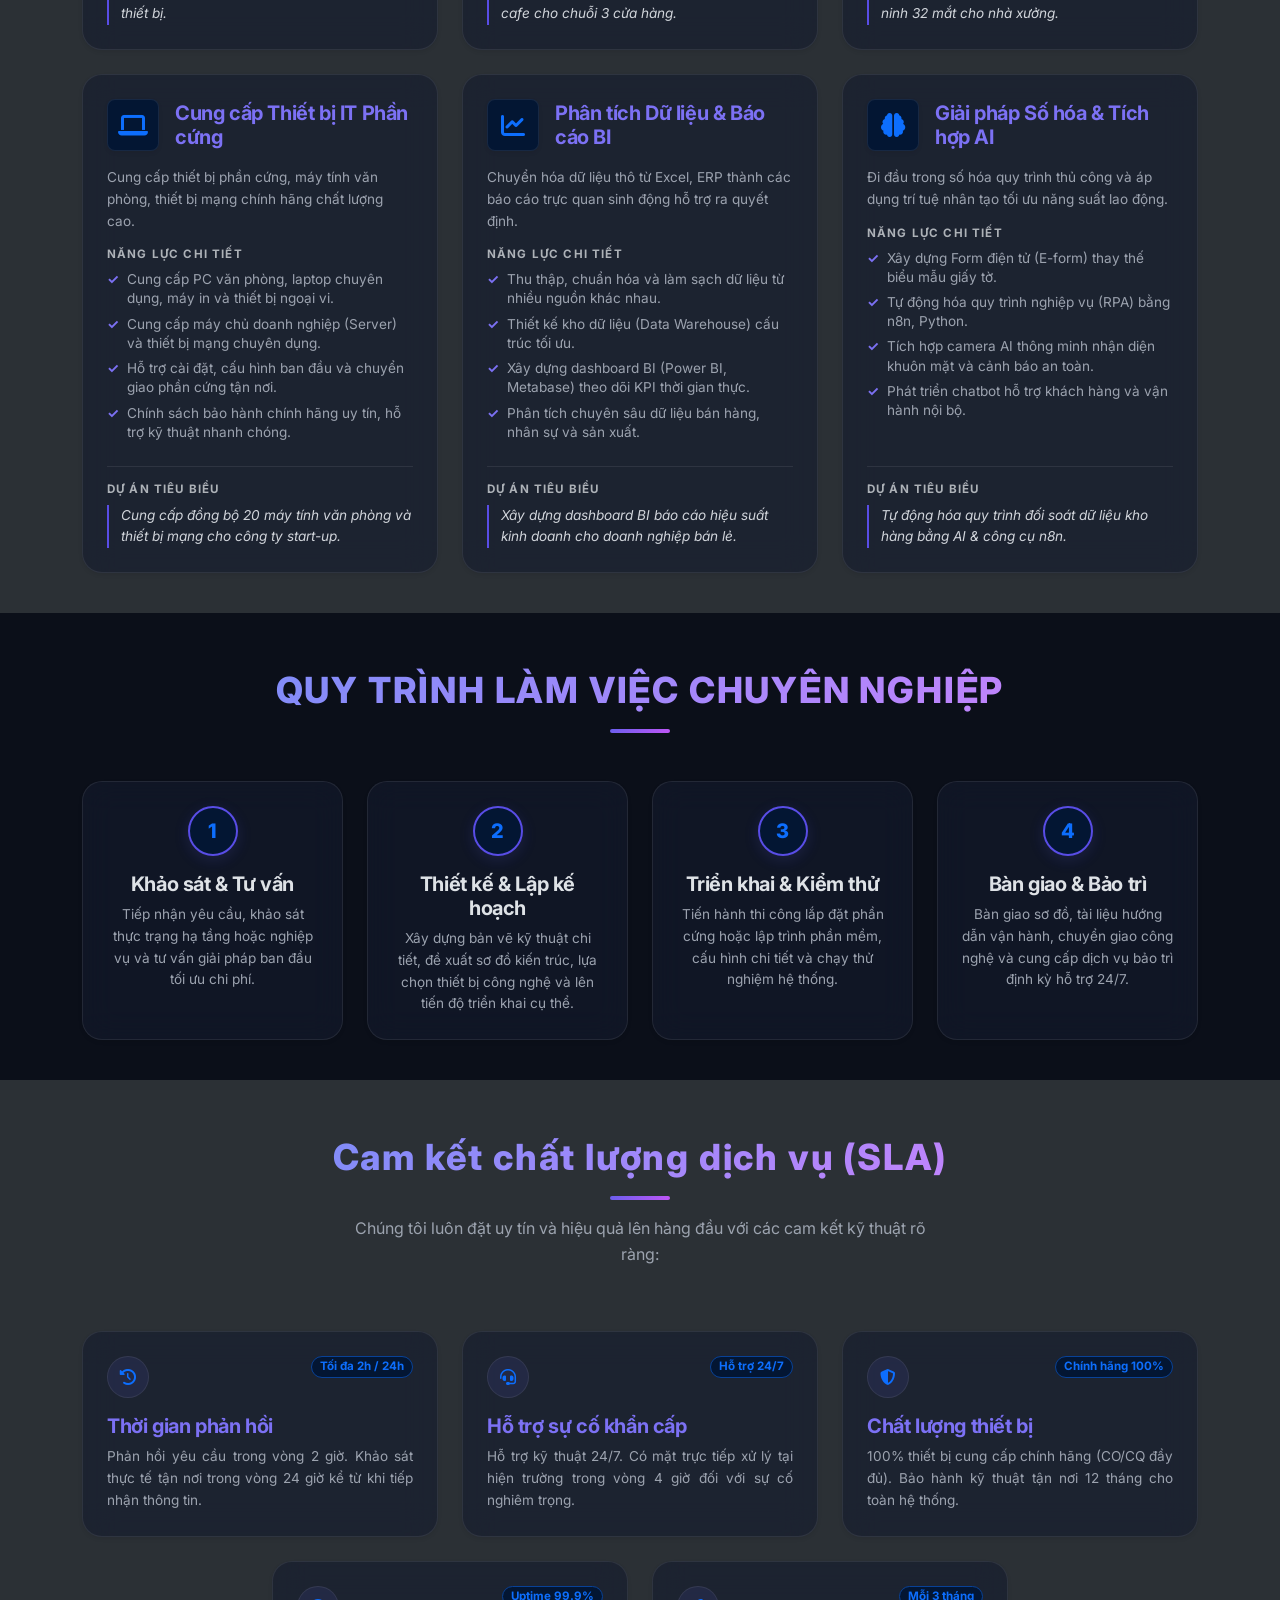
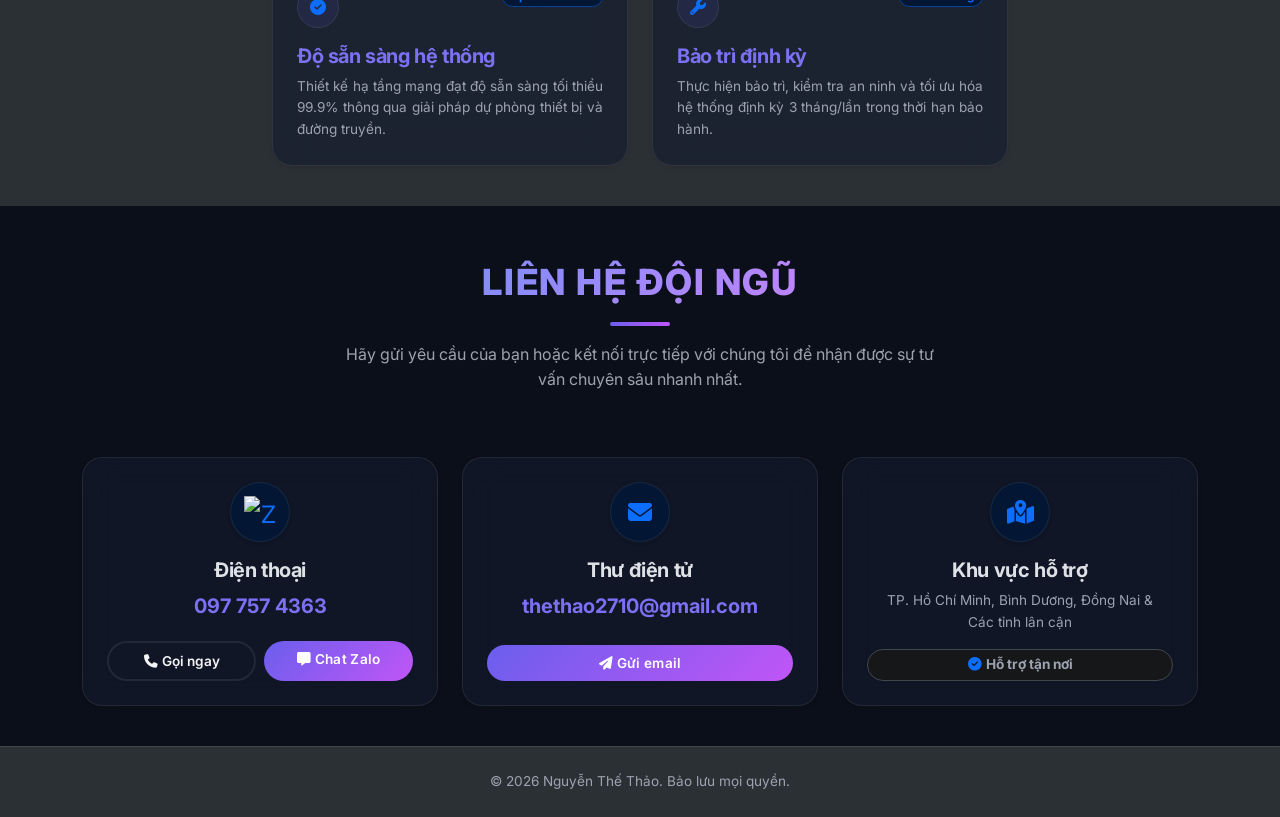
==== commit 1acee12e: "Đổi lại thứ tự mục Quy trình và SLA trên menu Navbar cho khớp với nội dung" ====
--- a/services.html
+++ b/services.html
@@ -51,10 +51,10 @@
             <a class="nav-link" href="#services" id="nav-link-services-list" data-i18n="nav.servicesList">Dịch vụ</a>
           </li>
           <li class="nav-item">
+            <a class="nav-link" href="#workflow" id="nav-link-workflow" data-i18n="nav.workflow">Quy trình</a>
+          </li>
+          <li class="nav-item">
             <a class="nav-link" href="#sla" id="nav-link-sla" data-i18n="nav.sla">Cam kết SLA</a>
-          </li>
-          <li class="nav-item">
-            <a class="nav-link" href="#workflow" id="nav-link-workflow" data-i18n="nav.workflow">Quy trình</a>
           </li>
           <li class="nav-item">
             <a class="nav-link" href="#contact" id="nav-link-contact-services" data-i18n="nav.contact">Liên hệ</a>
--- a/styles.css
+++ b/styles.css
@@ -64,6 +64,11 @@
    GLOBAL STYLES
    ========================================================================== */
 
+html {
+  scroll-behavior: smooth;
+  scroll-padding-top: 85px; /* Giữ khoảng cách trống phía trên tránh bị Fixed Navbar che khuất tiêu đề */
+}
+
 body {
   font-family: var(--font-sans);
   background-color: var(--bg-base);
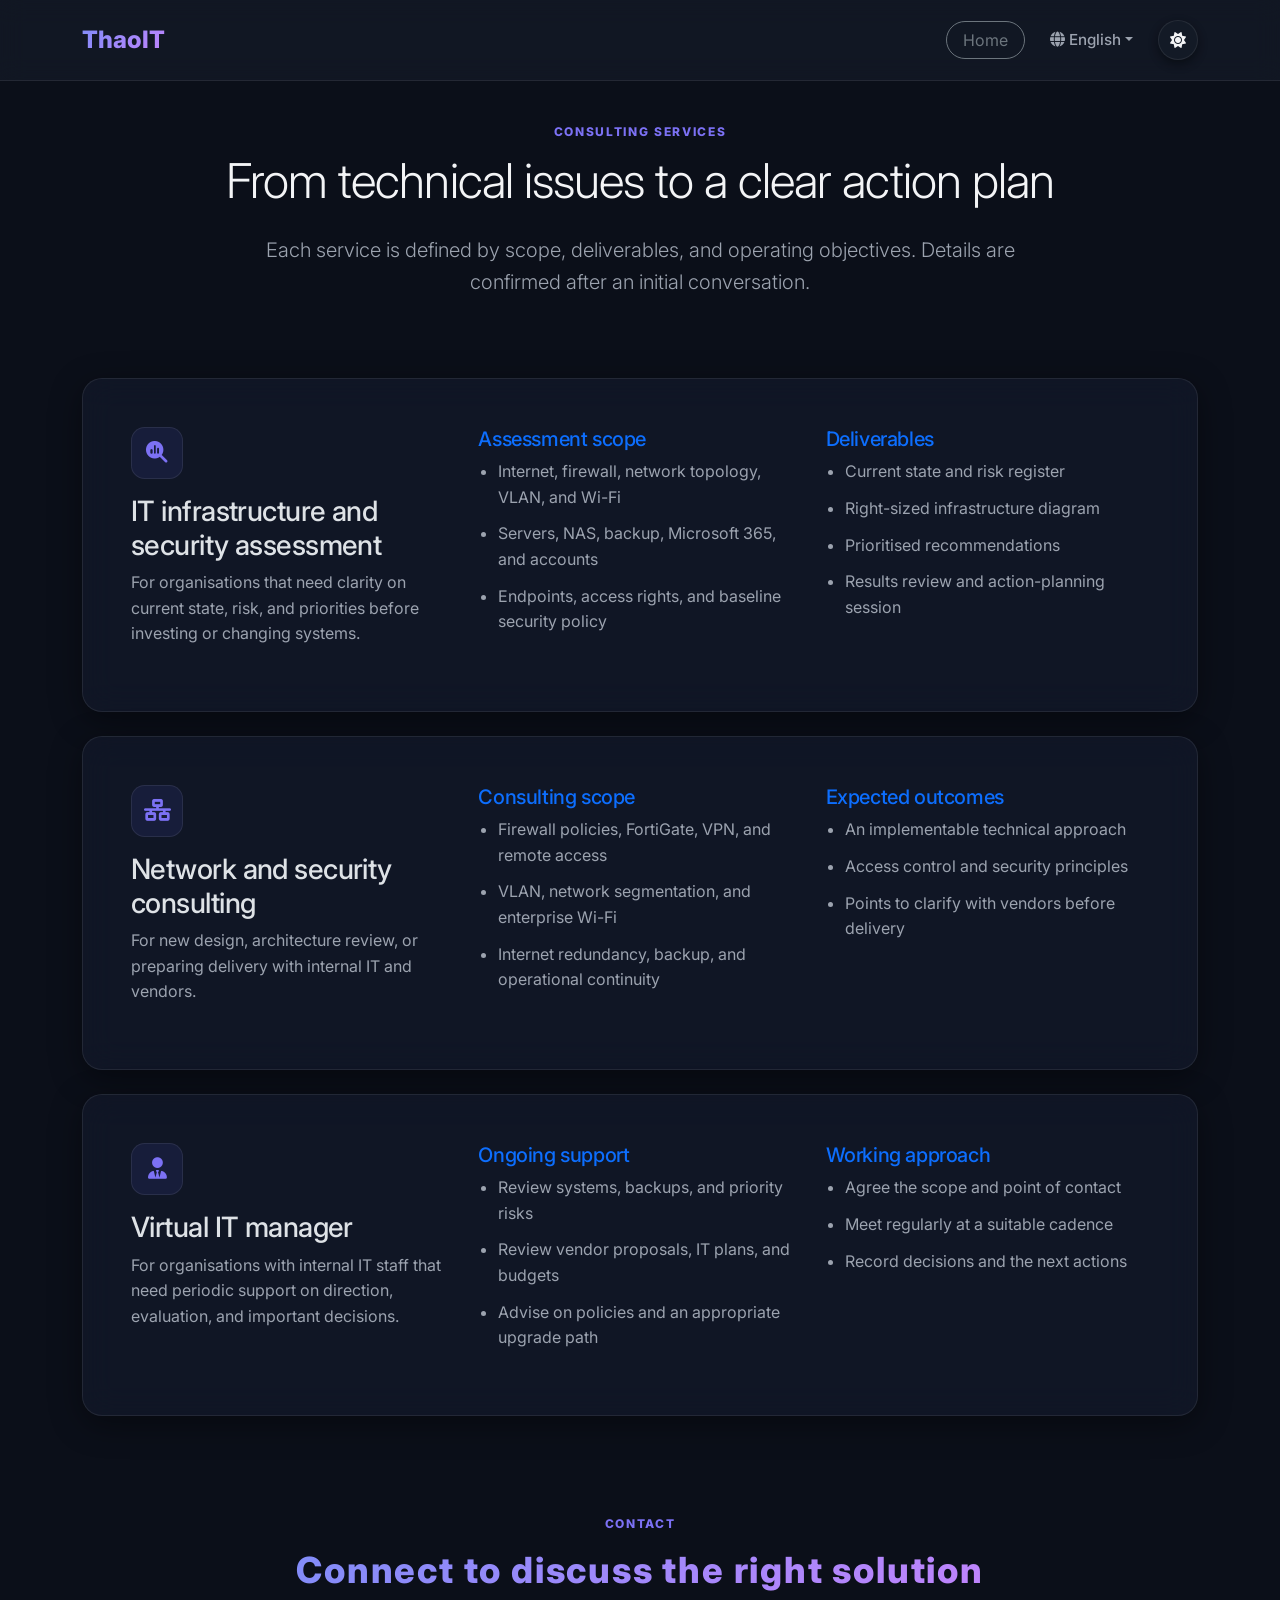
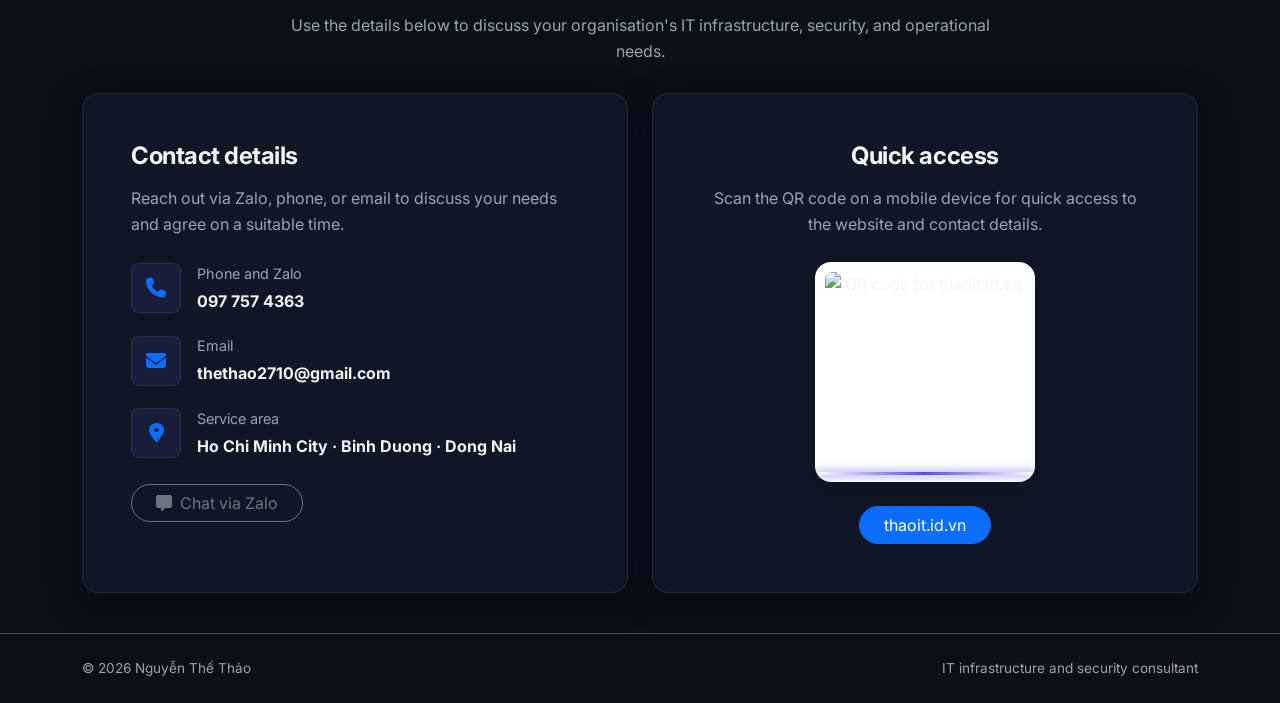
==== commit 77e5f363: "Cập nhật website tư vấn đa ngôn ngữ" ====
--- a/services.html
+++ b/services.html
@@ -1,376 +1,69 @@
 <!DOCTYPE html>
-<html lang="vi" data-bs-theme="dark">
-
+<html lang="en" data-bs-theme="dark">
 <head>
   <meta charset="UTF-8">
   <meta name="viewport" content="width=device-width, initial-scale=1.0">
-  <meta name="description"
-    content="Hồ sơ năng lực của Nguyễn Thế Thảo và đội ngũ - Cung cấp giải pháp CNTT toàn diện: Thi công mạng, thiết kế web, camera giám sát, phân tích dữ liệu và giải pháp AI.">
-  <title>Team IT Capabilities & Solutions - Hồ sơ năng lực đội ngũ</title>
-  <link class="favicon" rel="icon" href="data:image/svg+xml,<svg xmlns=%22http://www.w3.org/2000/svg%22 viewBox=%220 0 100 100%22><line x1=%2250%22 y1=%2220%22 x2=%2220%22 y2=%2275%22 stroke=%22%23818cf8%22 stroke-width=%226%22/><line x1=%2250%22 y1=%2220%22 x2=%2280%22 y2=%2275%22 stroke=%22%23818cf8%22 stroke-width=%226%22/><line x1=%2220%22 y1=%2275%22 x2=%2280%22 y2=%2275%22 stroke=%22%23818cf8%22 stroke-width=%226%22/><line x1=%2250%22 y1=%2220%22 x2=%2250%22 y2=%2250%22 stroke=%22%23818cf8%22 stroke-width=%224%22/><line x1=%2220%22 y1=%2275%22 x2=%2250%22 y2=%2250%22 stroke=%22%23818cf8%22 stroke-width=%224%22/><line x1=%2280%22 y1=%2275%22 x2=%2250%22 y2=%2250%22 stroke=%22%23818cf8%22 stroke-width=%224%22/><circle cx=%2250%22 cy=%2220%22 r=%2212%22 fill=%22%236366f1%22/><circle cx=%2220%22 cy=%2275%22 r=%2212%22 fill=%22%236366f1%22/><circle cx=%2280%22 cy=%2275%22 r=%2212%22 fill=%22%236366f1%22/><circle cx=%2250%22 cy=%2250%22 r=%228%22 fill=%22%23c084fc%22/></svg>">
-
-  <!-- Google Fonts: Inter -->
-  <link rel="preconnect" href="https://fonts.googleapis.com">
-  <link rel="preconnect" href="https://fonts.gstatic.com" crossorigin>
-  <link href="https://fonts.googleapis.com/css2?family=Inter:wght@300;400;500;600;700;800&display=swap"
-    rel="stylesheet">
-
-  <!-- Bootstrap 5 CSS -->
-  <link href="https://cdn.jsdelivr.net/npm/bootstrap@5.3.3/dist/css/bootstrap.min.css" rel="stylesheet"
-    integrity="sha384-QWTKZyjpPEjISv5WaRU9OFeRpok6YctnYmDr5pNlyT2bRjXh0JMhjY6hW+ALEwIH" crossorigin="anonymous">
-
-  <!-- FontAwesome Icons -->
+  <meta name="description" content="IT infrastructure and security consulting services for manufacturing businesses and SMEs.">
+  <title>IT consulting services | Nguyễn Thế Thảo</title>
+  <link rel="icon" type="image/png" href="logo_thaoit.png">
+  <link href="https://fonts.googleapis.com/css2?family=Inter:wght@400;500;600;700;800&amp;display=swap" rel="stylesheet">
+  <link href="https://cdn.jsdelivr.net/npm/bootstrap@5.3.3/dist/css/bootstrap.min.css" rel="stylesheet" integrity="sha384-QWTKZyjpPEjISv5WaRU9OFeRpok6YctnYmDr5pNlyT2bRjXh0JMhjY6hW+ALEwIH" crossorigin="anonymous">
   <link rel="stylesheet" href="https://cdnjs.cloudflare.com/ajax/libs/font-awesome/6.4.0/css/all.min.css">
-
-  <!-- Custom CSS -->
   <link rel="stylesheet" href="styles.css">
   <link rel="stylesheet" href="services.css">
 </head>
-
 <body>
-
-  <!-- Menu điều hướng -->
-  <nav class="navbar navbar-expand-lg fixed-top custom-navbar" id="main-navbar">
+  <nav class="navbar navbar-expand fixed-top custom-navbar">
     <div class="container">
-      <a class="navbar-brand logo-text" href="index.html">
-        <span class="gradient-text">Nguyễn Thế Thảo</span>
-      </a>
-      <button class="navbar-toggler" type="button" data-bs-toggle="collapse" data-bs-target="#navbar-nav"
-        aria-controls="navbar-nav" aria-expanded="false" aria-label="Toggle navigation" id="navbar-toggle-btn">
-        <span class="navbar-toggler-icon"></span>
-      </button>
-      <div class="collapse navbar-collapse" id="navbar-nav">
-        <ul class="navbar-nav ms-auto align-items-center">
-          <li class="nav-item">
-            <a class="nav-link" href="index.html" id="nav-link-personal" data-i18n="nav.personal">Trang cá nhân</a>
-          </li>
-          <li class="nav-item">
-            <a class="nav-link active" href="#hero" id="nav-link-services-hero" data-i18n="nav.servicesTitle">Năng lực Team</a>
-          </li>
-          <li class="nav-item">
-            <a class="nav-link" href="#services" id="nav-link-services-list" data-i18n="nav.servicesList">Dịch vụ</a>
-          </li>
-          <li class="nav-item">
-            <a class="nav-link" href="#workflow" id="nav-link-workflow" data-i18n="nav.workflow">Quy trình</a>
-          </li>
-          <li class="nav-item">
-            <a class="nav-link" href="#sla" id="nav-link-sla" data-i18n="nav.sla">Cam kết SLA</a>
-          </li>
-          <li class="nav-item">
-            <a class="nav-link" href="#contact" id="nav-link-contact-services" data-i18n="nav.contact">Liên hệ</a>
-          </li>
-
-          <!-- Bộ chọn ngôn ngữ -->
-          <li class="nav-item dropdown ms-lg-3 mt-3 mt-lg-0">
-            <button class="btn btn-link nav-link dropdown-toggle d-flex align-items-center gap-1 lang-btn" type="button"
-              id="language-dropdown-btn" data-bs-toggle="dropdown" aria-expanded="false">
-              <i class="fa-solid fa-globe text-primary"></i> <span id="current-lang-text">Tiếng Việt</span>
-            </button>
-            <ul class="dropdown-menu dropdown-menu-end glass-card border-0 shadow-lg p-2"
-              aria-labelledby="language-dropdown-btn">
-              <li><button class="dropdown-item lang-option active rounded-2" data-lang="vi">Tiếng Việt</button></li>
-              <li><button class="dropdown-item lang-option rounded-2" data-lang="en">English</button></li>
-              <li><button class="dropdown-item lang-option rounded-2" data-lang="ja">日本語</button></li>
-              <li><button class="dropdown-item lang-option rounded-2" data-lang="zh">中文</button></li>
-            </ul>
-          </li>
-
-          <!-- Nút đổi theme -->
-          <li class="nav-item ms-lg-2 mt-2 mt-lg-0">
-            <button class="btn-theme-toggle" id="theme-toggle-btn" aria-label="Chuyển đổi giao diện sáng tối">
-              <i class="fa-solid fa-moon theme-icon-dark"></i>
-              <i class="fa-solid fa-sun theme-icon-light d-none"></i>
-            </button>
-          </li>
-        </ul>
+      <a class="navbar-brand logo-text" href="index.html"><span class="gradient-text">ThaoIT</span></a>
+      <div class="d-flex align-items-center gap-2">
+        <a class="btn btn-outline-secondary rounded-pill px-3" href="index.html" data-i18n="servicesPage.home">Home</a>
+        <div class="dropdown">
+          <button class="btn btn-link lang-btn dropdown-toggle" id="language-menu-button" type="button" data-bs-toggle="dropdown" aria-expanded="false" aria-label="Choose language" data-i18n-aria-label="controls.chooseLanguage"><i class="fa-solid fa-globe me-1"></i><span id="current-language-label">English</span></button>
+          <ul class="dropdown-menu dropdown-menu-end p-2" aria-labelledby="language-menu-button">
+            <li><button class="dropdown-item rounded-2" type="button" data-language="en">English</button></li>
+            <li><button class="dropdown-item rounded-2" type="button" data-language="vi">Tiếng Việt</button></li>
+            <li><button class="dropdown-item rounded-2" type="button" data-language="ja">日本語</button></li>
+          </ul>
+        </div>
+        <button class="btn-theme-toggle" id="theme-toggle-btn" type="button" aria-label="Switch to light theme"><i class="fa-solid fa-sun" id="theme-toggle-icon"></i></button>
       </div>
     </div>
   </nav>
-
-  <!-- Trang chủ / Hero -->
-  <section class="hero-section d-flex align-items-center position-relative overflow-hidden" id="hero">
-    <div class="hero-bg-shapes">
-      <div class="shape shape-1"></div>
-      <div class="shape shape-2"></div>
-    </div>
-    <div class="container position-relative z-2">
-      <div class="row align-items-center min-vh-100 py-5">
-        <div class="col-lg-8 mx-auto text-center">
-          <span
-            class="badge bg-primary-subtle text-primary border border-primary-subtle px-3 py-2 rounded-pill fs-6 mb-3 hero-tag"
-            data-i18n="services.badge">Giải pháp Công nghệ & Hạ tầng CNTT</span>
-          <h1 class="display-4 fw-extrabold mb-4">
-            <span data-i18n="services.heroTitlePrefix">Hồ sơ năng lực</span> <span class="gradient-text" data-i18n="services.heroTitleSuffix">Đội ngũ IT</span>
-          </h1>
-          <p class="lead text-secondary mb-5 max-w-700 mx-auto" data-i18n="services.heroDesc">
-            Chúng tôi cung cấp các dịch vụ tư vấn, thiết kế, triển khai hạ tầng mạng, số hóa quy trình và phân tích dữ liệu chuyên nghiệp cho doanh nghiệp. Giúp tối ưu hóa vận hành và thúc đẩy tăng trưởng mạnh mẽ.
-          </p>
-          <div class="d-flex flex-column flex-sm-row justify-content-center gap-3">
-            <a href="#services" class="btn btn-primary btn-lg px-4 py-3 rounded-pill shadow-lg custom-btn-primary">
-              <span data-i18n="services.btnExplore">Khám phá năng lực</span> <i class="fa-solid fa-arrow-down ms-2"></i>
-            </a>
-            <a href="#contact" class="btn btn-outline-secondary btn-lg px-4 py-3 rounded-pill custom-btn-outline" data-i18n="services.btnQuote">
-              Nhận tư vấn ngay
-            </a>
+  <main>
+    <section class="service-page-hero py-100-60">
+      <div class="container pt-5"><div class="row justify-content-center text-center"><div class="col-lg-9"><p class="section-kicker" data-i18n="servicesPage.kicker">Consulting services</p><h1 class="display-5 fw-extrabold" data-i18n="servicesPage.title">From technical issues to a clear action plan</h1><p class="lead text-secondary mt-4" data-i18n="servicesPage.description">Each service is defined by scope, deliverables, and operating objectives. Details are confirmed after an initial conversation.</p></div></div></div>
+    </section>
+    <section class="pb-5">
+      <div class="container d-grid gap-4">
+        <article class="card border-0 glass-card p-4 p-lg-5 service-detail"><div class="row g-4"><div class="col-lg-4"><span class="service-icon-box"><i class="fa-solid fa-magnifying-glass-chart"></i></span><h2 class="h3 mt-3" data-i18n="servicesPage.assessmentTitle">IT infrastructure and security assessment</h2><p class="text-secondary" data-i18n="servicesPage.assessmentDescription">For organisations that need clarity on current state, risk, and priorities before investing or changing systems.</p></div><div class="col-lg-4"><h3 class="h5 text-primary" data-i18n="servicesPage.assessmentScope">Assessment scope</h3><ul class="text-secondary service-list"><li data-i18n="servicesPage.assessmentScopeOne">Internet, firewall, network topology, VLAN, and Wi-Fi</li><li data-i18n="servicesPage.assessmentScopeTwo">Servers, NAS, backup, Microsoft 365, and accounts</li><li data-i18n="servicesPage.assessmentScopeThree">Endpoints, access rights, and baseline security policy</li></ul></div><div class="col-lg-4"><h3 class="h5 text-primary" data-i18n="servicesPage.assessmentDeliverables">Deliverables</h3><ul class="text-secondary service-list"><li data-i18n="servicesPage.assessmentDeliverableOne">Current state and risk register</li><li data-i18n="servicesPage.assessmentDeliverableTwo">Right-sized infrastructure diagram</li><li data-i18n="servicesPage.assessmentDeliverableThree">Prioritised recommendations</li><li data-i18n="servicesPage.assessmentDeliverableFour">Results review and action-planning session</li></ul></div></div></article>
+        <article class="card border-0 glass-card p-4 p-lg-5 service-detail"><div class="row g-4"><div class="col-lg-4"><span class="service-icon-box"><i class="fa-solid fa-network-wired"></i></span><h2 class="h3 mt-3" data-i18n="servicesPage.networkTitle">Network and security consulting</h2><p class="text-secondary" data-i18n="servicesPage.networkDescription">For new design, architecture review, or preparing delivery with internal IT and vendors.</p></div><div class="col-lg-4"><h3 class="h5 text-primary" data-i18n="servicesPage.networkScope">Consulting scope</h3><ul class="text-secondary service-list"><li data-i18n="servicesPage.networkScopeOne">Firewall policies, FortiGate, VPN, and remote access</li><li data-i18n="servicesPage.networkScopeTwo">VLAN, network segmentation, and enterprise Wi-Fi</li><li data-i18n="servicesPage.networkScopeThree">Internet redundancy, backup, and operational continuity</li></ul></div><div class="col-lg-4"><h3 class="h5 text-primary" data-i18n="servicesPage.networkDeliverables">Expected outcomes</h3><ul class="text-secondary service-list"><li data-i18n="servicesPage.networkDeliverableOne">An implementable technical approach</li><li data-i18n="servicesPage.networkDeliverableTwo">Access control and security principles</li><li data-i18n="servicesPage.networkDeliverableThree">Points to clarify with vendors before delivery</li></ul></div></div></article>
+        <article class="card border-0 glass-card p-4 p-lg-5 service-detail"><div class="row g-4"><div class="col-lg-4"><span class="service-icon-box"><i class="fa-solid fa-user-tie"></i></span><h2 class="h3 mt-3" data-i18n="servicesPage.managerTitle">Virtual IT manager</h2><p class="text-secondary" data-i18n="servicesPage.managerDescription">For organisations with internal IT staff that need periodic support on direction, evaluation, and important decisions.</p></div><div class="col-lg-4"><h3 class="h5 text-primary" data-i18n="servicesPage.managerScope">Ongoing support</h3><ul class="text-secondary service-list"><li data-i18n="servicesPage.managerScopeOne">Review systems, backups, and priority risks</li><li data-i18n="servicesPage.managerScopeTwo">Review vendor proposals, IT plans, and budgets</li><li data-i18n="servicesPage.managerScopeThree">Advise on policies and an appropriate upgrade path</li></ul></div><div class="col-lg-4"><h3 class="h5 text-primary" data-i18n="servicesPage.managerDeliverables">Working approach</h3><ul class="text-secondary service-list"><li data-i18n="servicesPage.managerDeliverableOne">Agree the scope and point of contact</li><li data-i18n="servicesPage.managerDeliverableTwo">Meet regularly at a suitable cadence</li><li data-i18n="servicesPage.managerDeliverableThree">Record decisions and the next actions</li></ul></div></div></article>
+      </div>
+    </section>
+    <section class="py-100-60" id="contact">
+      <div class="container">
+        <div class="text-center mx-auto contact-heading"><p class="section-kicker" data-i18n="contact.kicker">Contact</p><h2 class="section-title mb-3" data-i18n="contact.title">Connect to discuss the right solution</h2><p class="text-secondary mb-0" data-i18n="contact.description">Use the details below to discuss your organisation's IT infrastructure, security, and operational needs.</p></div>
+        <div class="row g-4 mt-1">
+          <div class="col-lg-6">
+            <article class="contact-panel rounded-4 h-100 p-4 p-lg-5">
+              <h3 class="h4 fw-bold mb-3" data-i18n="contact.infoTitle">Contact details</h3><p class="text-secondary mb-4" data-i18n="contact.infoDescription">Reach out via Zalo, phone, or email to discuss your needs and agree on a suitable time.</p>
+              <div class="contact-detail"><span class="contact-icon rounded-3 text-primary"><i class="fa-solid fa-phone"></i></span><div><p class="contact-detail-label mb-1" data-i18n="contact.phone">Phone and Zalo</p><a class="contact-detail-value" href="tel:0977574363">097 757 4363</a></div></div>
+              <div class="contact-detail"><span class="contact-icon rounded-3 text-primary"><i class="fa-solid fa-envelope"></i></span><div><p class="contact-detail-label mb-1" data-i18n="contact.email">Email</p><a class="contact-detail-value" href="mailto:thethao2710@gmail.com">thethao2710@gmail.com</a></div></div>
+              <div class="contact-detail"><span class="contact-icon rounded-3 text-primary"><i class="fa-solid fa-location-dot"></i></span><div><p class="contact-detail-label mb-1" data-i18n="contact.region">Service area</p><p class="contact-detail-value mb-0" data-i18n="contact.regionValue">Ho Chi Minh City · Binh Duong · Dong Nai</p></div></div>
+              <a class="btn btn-outline-secondary rounded-pill px-4 mt-4" href="https://zalo.me/0977574363" target="_blank" rel="noopener"><i class="fa-solid fa-message me-2"></i><span data-i18n="contact.zalo">Chat via Zalo</span></a>
+            </article>
+          </div>
+          <div class="col-lg-6">
+            <article class="contact-panel qr-card-container rounded-4 h-100 p-4 p-lg-5"><h3 class="h4 fw-bold mb-3 qr-title-custom" data-i18n="contact.quickTitle">Quick access</h3><p class="text-secondary mb-4" data-i18n="contact.quickDescription">Scan the QR code on a mobile device for quick access to the website and contact details.</p><div class="qr-wrapper"><img class="qr-image" src="https://api.qrserver.com/v1/create-qr-code/?size=200x200&amp;data=https%3A%2F%2Fthaoit.id.vn%2F" alt="QR code for thaoit.id.vn" data-i18n-alt="contact.qrAlt"><span class="qr-scan-line" aria-hidden="true"></span></div><a class="btn btn-primary rounded-pill px-4 mt-4" href="https://thaoit.id.vn/" target="_blank" rel="noopener">thaoit.id.vn</a></article>
           </div>
         </div>
       </div>
-    </div>
-  </section>
-
-  <!-- Danh sách Năng lực & Dịch vụ / Services List -->
-  <section class="services-list-section py-100-60 bg-body-tertiary" id="services">
-    <div class="container">
-      <div class="row mb-5">
-        <div class="col-12 text-center">
-          <h2 class="section-title" data-i18n="services.listTitle">DỊCH VỤ & GIẢI PHÁP TIÊU BIỂU</h2>
-          <div class="title-underline mx-auto"></div>
-          <p class="text-secondary mt-3 max-w-600 mx-auto" data-i18n="services.listDesc">
-            Các mảng năng lực chuyên sâu mà chúng tôi tự tin mang lại giá trị thiết thực và hiệu quả cao nhất cho đối tác.
-          </p>
-        </div>
-      </div>
-
-      <!-- Khung hiển thị danh sách dịch vụ -->
-      <div class="row g-4" id="services-grid-target">
-        <!-- Render động bằng JS -->
-      </div>
-    </div>
-  </section>
-
-  <!-- Quy trình triển khai dự án / Workflow -->
-  <section class="workflow-section py-100-60" id="workflow">
-    <div class="container">
-      <div class="row mb-5">
-        <div class="col-12 text-center">
-          <h2 class="section-title" data-i18n="workflow.title">QUY TRÌNH LÀM VIỆC CHUYÊN NGHIỆP</h2>
-          <div class="title-underline mx-auto"></div>
-        </div>
-      </div>
-      <div class="row g-4">
-        <div class="col-md-3 text-center scroll-reveal">
-          <div class="card border-0 glass-card p-4 h-100 shadow-sm">
-            <div class="workflow-step-num bg-primary-subtle text-primary mx-auto mb-3">1</div>
-            <h3 class="h5 fw-bold mb-2" data-i18n="workflow.step1Title">Khảo sát & Tư vấn</h3>
-            <p class="text-secondary fs-7 mb-0" data-i18n="workflow.step1Desc">Tiếp nhận yêu cầu, khảo sát thực trạng hạ tầng hoặc nghiệp vụ và tư vấn giải pháp ban đầu tối ưu chi phí.</p>
-          </div>
-        </div>
-        <div class="col-md-3 text-center scroll-reveal">
-          <div class="card border-0 glass-card p-4 h-100 shadow-sm">
-            <div class="workflow-step-num bg-primary-subtle text-primary mx-auto mb-3">2</div>
-            <h3 class="h5 fw-bold mb-2" data-i18n="workflow.step2Title">Thiết kế & Lập kế hoạch</h3>
-            <p class="text-secondary fs-7 mb-0" data-i18n="workflow.step2Desc">Xây dựng bản vẽ kỹ thuật chi tiết, đề xuất sơ đồ kiến trúc, lựa chọn thiết bị công nghệ và lên tiến độ triển khai cụ thể.</p>
-          </div>
-        </div>
-        <div class="col-md-3 text-center scroll-reveal">
-          <div class="card border-0 glass-card p-4 h-100 shadow-sm">
-            <div class="workflow-step-num bg-primary-subtle text-primary mx-auto mb-3">3</div>
-            <h3 class="h5 fw-bold mb-2" data-i18n="workflow.step3Title">Triển khai & Kiểm thử</h3>
-            <p class="text-secondary fs-7 mb-0" data-i18n="workflow.step3Desc">Tiến hành thi công lắp đặt phần cứng hoặc lập trình phần mềm, cấu hình chi tiết và chạy thử nghiệm hệ thống.</p>
-          </div>
-        </div>
-        <div class="col-md-3 text-center scroll-reveal">
-          <div class="card border-0 glass-card p-4 h-100 shadow-sm">
-            <div class="workflow-step-num bg-primary-subtle text-primary mx-auto mb-3">4</div>
-            <h3 class="h5 fw-bold mb-2" data-i18n="workflow.step4Title">Bàn giao & Bảo trì</h3>
-            <p class="text-secondary fs-7 mb-0" data-i18n="workflow.step4Desc">Bàn giao sơ đồ, tài liệu hướng dẫn vận hành, chuyển giao công nghệ và cung cấp dịch vụ bảo trì định kỳ hỗ trợ 24/7.</p>
-          </div>
-        </div>
-      </div>
-    </div>
-  </section>
-
-  <!-- Cam kết chất lượng / SLA Section -->
-  <section class="sla-section py-100-60 bg-body-tertiary" id="sla">
-    <div class="container">
-      <div class="row mb-5">
-        <div class="col-12 text-center">
-          <h2 class="section-title" data-i18n="services.slaTitle">CAM KẾT CHẤT LƯỢNG DỊCH VỤ (SLA)</h2>
-          <div class="title-underline mx-auto"></div>
-          <p class="text-secondary mt-3 max-w-600 mx-auto" data-i18n="services.slaDesc">
-            Chúng tôi luôn đặt uy tín và hiệu quả lên hàng đầu với các cam kết kỹ thuật rõ ràng:
-          </p>
-        </div>
-      </div>
-      <div class="row g-4 justify-content-center">
-        <!-- SLA Item 1 -->
-        <div class="col-md-6 col-lg-4 scroll-reveal">
-          <div class="card border-0 glass-card p-4 h-100 shadow-sm">
-            <div class="d-flex justify-content-between align-items-start mb-3">
-              <span class="info-icon-wrapper text-primary"><i class="fa-solid fa-clock-rotate-left"></i></span>
-              <span class="badge bg-primary-subtle text-primary border border-primary-subtle rounded-pill fs-8 px-2 py-1" data-i18n="services.slaItem1Badge">Tối đa 2h / 24h</span>
-            </div>
-            <h3 class="h5 fw-bold mb-2 text-primary-light" data-i18n="services.slaItem1Title">Thời gian phản hồi</h3>
-            <p class="text-secondary fs-7 mb-0 text-justify" data-i18n="services.slaItem1Desc">Phản hồi yêu cầu trong vòng 2 giờ. Khảo sát thực tế tận nơi trong vòng 24 giờ kể từ khi tiếp nhận thông tin.</p>
-          </div>
-        </div>
-
-        <!-- SLA Item 2 -->
-        <div class="col-md-6 col-lg-4 scroll-reveal">
-          <div class="card border-0 glass-card p-4 h-100 shadow-sm">
-            <div class="d-flex justify-content-between align-items-start mb-3">
-              <span class="info-icon-wrapper text-primary"><i class="fa-solid fa-headset"></i></span>
-              <span class="badge bg-primary-subtle text-primary border border-primary-subtle rounded-pill fs-8 px-2 py-1" data-i18n="services.slaItem2Badge">Hỗ trợ 24/7</span>
-            </div>
-            <h3 class="h5 fw-bold mb-2 text-primary-light" data-i18n="services.slaItem2Title">Hỗ trợ sự cố khẩn cấp</h3>
-            <p class="text-secondary fs-7 mb-0 text-justify" data-i18n="services.slaItem2Desc">Hỗ trợ kỹ thuật 24/7. Có mặt trực tiếp xử lý tại hiện trường trong vòng 4 giờ đối với sự cố nghiêm trọng.</p>
-          </div>
-        </div>
-
-        <!-- SLA Item 3 -->
-        <div class="col-md-6 col-lg-4 scroll-reveal">
-          <div class="card border-0 glass-card p-4 h-100 shadow-sm">
-            <div class="d-flex justify-content-between align-items-start mb-3">
-              <span class="info-icon-wrapper text-primary"><i class="fa-solid fa-shield-halved"></i></span>
-              <span class="badge bg-primary-subtle text-primary border border-primary-subtle rounded-pill fs-8 px-2 py-1" data-i18n="services.slaItem3Badge">Chính hãng 100%</span>
-            </div>
-            <h3 class="h5 fw-bold mb-2 text-primary-light" data-i18n="services.slaItem3Title">Chất lượng thiết bị</h3>
-            <p class="text-secondary fs-7 mb-0 text-justify" data-i18n="services.slaItem3Desc">100% thiết bị cung cấp chính hãng (CO/CQ đầy đủ). Bảo hành kỹ thuật tận nơi 12 tháng cho toàn hệ thống.</p>
-          </div>
-        </div>
-
-        <!-- SLA Item 4 -->
-        <div class="col-md-6 col-lg-4 scroll-reveal">
-          <div class="card border-0 glass-card p-4 h-100 shadow-sm">
-            <div class="d-flex justify-content-between align-items-start mb-3">
-              <span class="info-icon-wrapper text-primary"><i class="fa-solid fa-circle-check"></i></span>
-              <span class="badge bg-primary-subtle text-primary border border-primary-subtle rounded-pill fs-8 px-2 py-1" data-i18n="services.slaItem4Badge">Uptime 99.9%</span>
-            </div>
-            <h3 class="h5 fw-bold mb-2 text-primary-light" data-i18n="services.slaItem4Title">Độ sẵn sàng hệ thống</h3>
-            <p class="text-secondary fs-7 mb-0 text-justify" data-i18n="services.slaItem4Desc">Thiết kế hạ tầng mạng đạt độ sẵn sàng tối thiểu 99.9% thông qua giải pháp dự phòng thiết bị và đường truyền.</p>
-          </div>
-        </div>
-
-        <!-- SLA Item 5 -->
-        <div class="col-md-6 col-lg-4 scroll-reveal">
-          <div class="card border-0 glass-card p-4 h-100 shadow-sm">
-            <div class="d-flex justify-content-between align-items-start mb-3">
-              <span class="info-icon-wrapper text-primary"><i class="fa-solid fa-wrench"></i></span>
-              <span class="badge bg-primary-subtle text-primary border border-primary-subtle rounded-pill fs-8 px-2 py-1" data-i18n="services.slaItem5Badge">Mỗi 3 tháng</span>
-            </div>
-            <h3 class="h5 fw-bold mb-2 text-primary-light" data-i18n="services.slaItem5Title">Bảo trì định kỳ</h3>
-            <p class="text-secondary fs-7 mb-0 text-justify" data-i18n="services.slaItem5Desc">Thực hiện bảo trì, kiểm tra an ninh và tối ưu hóa hệ thống định kỳ 3 tháng/lần trong thời hạn bảo hành.</p>
-          </div>
-        </div>
-      </div>
-    </div>
-  </section>
-
-  <!-- Liên hệ / Contact Section -->
-  <section class="contact-section py-100-60" id="contact">
-    <div class="container">
-      <div class="row mb-5">
-        <div class="col-12 text-center">
-          <h2 class="section-title" data-i18n="contact.title">LIÊN HỆ ĐỘI NGŨ</h2>
-          <div class="title-underline mx-auto"></div>
-          <p class="text-secondary mt-3 max-w-600 mx-auto" data-i18n="services.contactDesc">
-            Hãy kết nối trực tiếp với chúng tôi để nhận được sự tư vấn chuyên sâu và báo giá nhanh nhất.
-          </p>
-        </div>
-      </div>
-      <div class="row g-4 justify-content-center text-center">
-        <!-- Zalo / Phone -->
-        <div class="col-md-4 scroll-reveal">
-          <div class="card border-0 glass-card p-4 h-100 shadow-sm d-flex flex-column align-items-center justify-content-between">
-            <div>
-              <div class="contact-icon bg-primary-subtle text-primary rounded-circle d-flex align-items-center justify-content-center mb-3 mx-auto shadow-sm" style="width: 60px; height: 60px; font-size: 1.5rem;">
-                <img src="https://upload.wikimedia.org/wikipedia/commons/9/91/Icon_of_Zalo.svg" alt="Zalo" class="zalo-icon" style="width: 32px; height: 32px;">
-              </div>
-              <h3 class="h5 fw-bold mb-2" data-i18n="contact.phone">Điện thoại / Zalo</h3>
-              <p class="fw-bold fs-5 text-primary-light mb-3">097 757 4363</p>
-            </div>
-            <div class="d-flex gap-2 w-100">
-              <a href="tel:0977574363" class="btn btn-outline-primary rounded-pill w-50 py-2 fs-7 btn-sm custom-btn-outline">
-                <i class="fa-solid fa-phone me-1"></i><span data-i18n="contact.btnCall">Gọi ngay</span>
-              </a>
-              <a href="https://zalo.me/0977574363" target="_blank" class="btn btn-primary rounded-pill w-50 py-2 fs-7 btn-sm custom-btn-primary">
-                <i class="fa-solid fa-message me-1"></i><span data-i18n="contact.btnZalo">Chat Zalo</span>
-              </a>
-            </div>
-          </div>
-        </div>
-
-        <!-- Email -->
-        <div class="col-md-4 scroll-reveal">
-          <div class="card border-0 glass-card p-4 h-100 shadow-sm d-flex flex-column align-items-center justify-content-between">
-            <div>
-              <div class="contact-icon bg-primary-subtle text-primary rounded-circle d-flex align-items-center justify-content-center mb-3 mx-auto shadow-sm" style="width: 60px; height: 60px; font-size: 1.5rem;">
-                <i class="fa-solid fa-envelope" style="font-size: 1.5rem;"></i>
-              </div>
-              <h3 class="h5 fw-bold mb-2" data-i18n="contact.email">Thư điện tử</h3>
-              <p class="fw-bold fs-5 text-primary-light mb-3">thethao2710@gmail.com</p>
-            </div>
-            <a href="mailto:thethao2710@gmail.com" class="btn btn-primary rounded-pill w-100 py-2 fs-7 btn-sm custom-btn-primary">
-              <i class="fa-solid fa-paper-plane me-1"></i><span data-i18n="contact.btnSendEmail">Gửi email</span>
-            </a>
-          </div>
-        </div>
-
-        <!-- Service Area -->
-        <div class="col-md-4 scroll-reveal">
-          <div class="card border-0 glass-card p-4 h-100 shadow-sm d-flex flex-column align-items-center justify-content-between">
-            <div>
-              <div class="contact-icon bg-primary-subtle text-primary rounded-circle d-flex align-items-center justify-content-center mb-3 mx-auto shadow-sm" style="width: 60px; height: 60px; font-size: 1.5rem;">
-                <i class="fa-solid fa-map-location-dot" style="font-size: 1.5rem;"></i>
-              </div>
-              <h3 class="h5 fw-bold mb-2" data-i18n="contact.address">Khu vực hỗ trợ</h3>
-              <p class="text-secondary fs-7 mb-0 px-2" data-i18n="contact.addressDetail">TP. Hồ Chí Minh, Bình Dương, Đồng Nai & Các tỉnh lân cận</p>
-            </div>
-            <div class="w-100 pt-3">
-              <span class="badge bg-secondary-subtle text-secondary border border-secondary-subtle rounded-pill px-3 py-2 fs-7 w-100">
-                <i class="fa-solid fa-circle-check text-primary me-1"></i><span data-i18n="contact.badgeOnsite">Hỗ trợ tận nơi</span>
-              </span>
-            </div>
-          </div>
-        </div>
-      </div>
-    </div>
-  </section>
-
-  <!-- Footer -->
-  <footer class="py-4 border-top border-secondary-subtle bg-body-tertiary">
-    <div class="container text-center">
-      <p class="mb-0 text-secondary fs-7" data-i18n="footer.copyright">&copy; 2026 Nguyễn Thế Thảo. Bảo lưu mọi quyền.</p>
-    </div>
-  </footer>
-
-  <!-- TEMPLATE CHO CARD DỊCH VỤ -->
-  <template id="service-card-template">
-    <div class="col-md-6 col-lg-4 scroll-reveal">
-      <div class="card border-0 h-100 glass-card service-profile-card shadow-sm">
-        <div class="card-body p-4 d-flex flex-column justify-content-between">
-          <div>
-            <div class="d-flex align-items-center mb-3">
-              <span class="service-icon-box bg-primary-subtle text-primary rounded-3 d-flex align-items-center justify-content-center shadow-sm">
-                <i class="service-icon-element"></i>
-              </span>
-              <h3 class="h5 fw-bold mb-0 ms-3 service-title text-primary-light"></h3>
-            </div>
-            
-            <p class="text-secondary fs-7 service-short-desc mb-3"></p>
-            
-            <h4 class="fs-8 text-uppercase fw-bold text-muted tracking-wider mb-2" data-i18n="services.capabilitiesHeader">Năng lực chi tiết</h4>
-            <ul class="service-capabilities list-unstyled text-secondary fs-7 mb-4">
-              <!-- Render list -->
-            </ul>
-          </div>
-          
-          <div class="service-meta border-top pt-3">
-            <h4 class="fs-8 text-uppercase fw-bold text-muted tracking-wider mb-2" data-i18n="services.projectsHeader">Dự án tiêu biểu</h4>
-            <p class="text-secondary-light fs-7 service-demo-project mb-0"></p>
-          </div>
-        </div>
-      </div>
-    </div>
-  </template>
-
-  <!-- Bootstrap 5 JS Bundle -->
-  <script src="https://cdn.jsdelivr.net/npm/bootstrap@5.3.3/dist/js/bootstrap.bundle.min.js"
-    integrity="sha384-YvpcrYf0tY3lHB60NNkmXc5s9fDVZLESaAA55NDzOxhy9GkcIdslK1eN7N6jIeHz"
-    crossorigin="anonymous"></script>
-
-  <!-- Custom JS -->
+    </section>
+  </main>
+  <footer class="border-top py-4"><div class="container d-flex flex-column flex-md-row justify-content-between gap-2 text-secondary fs-7"><span>© 2026 Nguyễn Thế Thảo</span><span data-i18n="footer.role">IT infrastructure and security consultant</span></div></footer>
+  <script src="https://cdn.jsdelivr.net/npm/bootstrap@5.3.3/dist/js/bootstrap.bundle.min.js" integrity="sha384-YvpcrYf0tY3lHB60NNkmXc5s9fDVZLESaAA55NDzOxhy9GkcIdslK1eN7N6jIeHz" crossorigin="anonymous"></script>
+  <script src="site-controls.js"></script>
   <script src="services.js"></script>
 </body>
-
 </html>
--- a/styles.css
+++ b/styles.css
@@ -92,6 +92,171 @@
   text-align: justify;
 }
 
+.max-w-700 {
+  max-width: 700px;
+}
+
+.section-kicker {
+  color: var(--primary-light);
+  font-size: 0.75rem;
+  font-weight: 800;
+  letter-spacing: 0.14em;
+  margin-bottom: 0.65rem;
+  text-transform: uppercase;
+}
+
+.consultant-tags span {
+  background: var(--primary-subtle);
+  border: 1px solid var(--border-color);
+  border-radius: 999px;
+  color: var(--text-secondary);
+  font-size: 0.85rem;
+  padding: 0.45rem 0.8rem;
+}
+
+.service-icon-box,
+.feature-icon {
+  align-items: center;
+  background: var(--primary-subtle);
+  border: 1px solid var(--border-color);
+  border-radius: 0.85rem;
+  color: var(--primary-light);
+  display: inline-flex;
+  font-size: 1.35rem;
+  height: 3.25rem;
+  justify-content: center;
+  width: 3.25rem;
+}
+
+.feature-icon {
+  border-radius: 50%;
+}
+
+.service-deliverables {
+  padding-left: 1.2rem;
+}
+
+.service-deliverables li {
+  margin-bottom: 0.55rem;
+}
+
+.case-label {
+  color: var(--primary-light);
+  font-size: 0.75rem;
+  font-weight: 800;
+  letter-spacing: 0.1em;
+  text-transform: uppercase;
+}
+
+.about-profile-panel {
+  background: var(--bg-card);
+  border: 1px solid var(--border-color);
+  box-shadow: 0 18px 42px var(--shadow-color);
+}
+
+.about-visual {
+  height: 100%;
+  min-height: 100%;
+  overflow: hidden;
+}
+
+.about-visual img {
+  display: block;
+  height: 100%;
+  min-height: 31rem;
+  object-fit: cover;
+  object-position: 72% center;
+  width: 100%;
+}
+
+.about-copy {
+  max-width: 50rem;
+}
+
+.about-highlights {
+  display: grid;
+  gap: 1rem;
+}
+
+.about-highlight {
+  align-items: flex-start;
+  display: flex;
+  gap: 0.9rem;
+}
+
+.about-highlight-icon {
+  align-items: center;
+  background: var(--primary-subtle);
+  border: 1px solid var(--border-color);
+  border-radius: 0.75rem;
+  color: var(--primary-light);
+  display: inline-flex;
+  flex: 0 0 2.5rem;
+  height: 2.5rem;
+  justify-content: center;
+}
+
+.about-highlight p {
+  font-size: 0.9rem;
+}
+
+.capability-card {
+  transition: transform var(--transition-fast), box-shadow var(--transition-fast);
+}
+
+.capability-card:hover {
+  box-shadow: 0 18px 38px var(--shadow-color);
+  transform: translateY(-0.35rem);
+}
+
+@media (max-width: 991.98px) {
+  .about-visual img {
+    min-height: 22rem;
+  }
+}
+
+@media (max-width: 575.98px) {
+  .about-visual img {
+    min-height: 17rem;
+  }
+}
+
+.contact-panel {
+  background: var(--bg-card);
+  border: 1px solid var(--border-color);
+  box-shadow: 0 8px 32px var(--shadow-color);
+}
+
+.contact-heading {
+  max-width: 44rem;
+}
+
+.contact-detail {
+  align-items: center;
+  display: flex;
+  gap: 1rem;
+}
+
+.contact-detail + .contact-detail {
+  margin-top: 1.25rem;
+}
+
+.contact-detail-label {
+  color: var(--text-secondary);
+  font-size: 0.9rem;
+}
+
+.contact-detail-value {
+  color: var(--text-main);
+  font-weight: 700;
+  overflow-wrap: anywhere;
+  text-decoration: none;
+}
+
+a.contact-detail-value:hover {
+  color: var(--primary-light);
+}
+
 /* Scrollbar Customization */
 ::-webkit-scrollbar {
   width: 8px;
@@ -568,11 +733,15 @@
    ========================================================================== */
 
 .contact-icon {
+  align-items: center;
+  background: var(--primary-subtle);
+  border: 1px solid var(--border-color);
+  display: flex;
+  flex-shrink: 0;
+  font-size: 1.25rem;
+  height: 50px;
+  justify-content: center;
   width: 50px;
-  height: 50px;
-  font-size: 1.25rem;
-  border: 1px solid var(--border-color);
-  flex-shrink: 0;
 }
 
 .form-control {
@@ -703,3 +872,50 @@
   height: 24px;
 }
 
+/* ==========================================================================
+   BACK TO TOP BUTTON
+   ========================================================================== */
+.btn-back-to-top {
+  position: fixed;
+  bottom: 24px;
+  right: 24px;
+  width: 48px;
+  height: 48px;
+  border-radius: 50%;
+  background: var(--gradient-hero);
+  border: 1px solid var(--border-color);
+  color: #ffffff;
+  display: flex;
+  align-items: center;
+  justify-content: center;
+  font-size: 1.2rem;
+  cursor: pointer;
+  z-index: 1035; /* Cao hơn navbar để không bị che khuất */
+  box-shadow: 0 4px 12px var(--shadow-color);
+  opacity: 0;
+  visibility: hidden;
+  transform: translateY(20px);
+  transition: var(--transition-smooth);
+}
+
+.btn-back-to-top.show {
+  opacity: 1;
+  visibility: visible;
+  transform: translateY(0);
+}
+
+.btn-back-to-top:hover {
+  transform: translateY(-5px);
+  color: #ffffff;
+  box-shadow: 0 8px 24px rgba(var(--glass-border), 0.2);
+}
+
+@media (max-width: 768px) {
+  .btn-back-to-top {
+    bottom: 20px;
+    right: 20px;
+    width: 42px;
+    height: 42px;
+    font-size: 1rem;
+  }
+}
--- a/services.css
+++ b/services.css
@@ -1,97 +1,4 @@
-/* ==========================================================================
-   SERVICES & CAPABILITIES SPECIFIC STYLES
-   ========================================================================== */
-
-.max-w-700 {
-  max-width: 700px;
-}
-.max-w-600 {
-  max-width: 600px;
-}
-
-.fs-8 {
-  font-size: 0.725rem;
-}
-
-.tracking-wider {
-  letter-spacing: 0.1em;
-}
-
-.text-primary-light {
-  color: var(--primary-light) !important;
-}
-
-/* Service Card Styles */
-.service-profile-card {
-  transition: var(--transition-smooth);
-  height: 100%;
-}
-
-.service-icon-box {
-  width: 52px;
-  height: 52px;
-  font-size: 1.5rem;
-  border: 1px solid var(--border-color);
-  flex-shrink: 0;
-}
-
-.service-capabilities li {
-  position: relative;
-  padding-left: 1.25rem;
-  margin-bottom: 0.4rem;
-  line-height: 1.4;
-  color: var(--text-secondary);
-}
-
-.service-capabilities li::before {
-  content: '✓';
-  position: absolute;
-  left: 0;
-  color: var(--primary-light);
-  font-weight: bold;
-}
-
-.service-meta {
-  border-color: var(--border-color) !important;
-}
-
-.service-demo-project {
-  font-style: italic;
-  position: relative;
-  padding-left: 0.75rem;
-  border-left: 2px solid var(--primary-color);
-}
-
-/* Workflow Step Styles */
-.workflow-step-num {
-  width: 50px;
-  height: 50px;
-  border-radius: 50%;
-  font-size: 1.25rem;
-  font-weight: 800;
-  display: flex;
-  align-items: center;
-  justify-content: center;
-  border: 2px solid var(--primary-color);
-  box-shadow: 0 4px 15px rgba(99, 102, 241, 0.15);
-}
-
-/* Base Adjustments for Services page */
-.hero-tag {
-  animation: pulse 2s infinite;
-}
-
-/* Custom CSS variables fallback if styles.css isn't fully inherited */
-.text-secondary-light {
-  color: #d1d5db;
-}
-[data-bs-theme="light"] .text-secondary-light {
-  color: #374151;
-}
-
-@media (max-width: 768px) {
-  .display-4 {
-    font-size: 2.5rem;
-    font-weight: 800;
-  }
-}
+.service-page-hero { min-height: 42vh; display: flex; align-items: center; }
+.service-detail { transition: var(--transition-smooth); }
+.service-list { padding-left: 1.2rem; }
+.service-list li { margin-bottom: 0.7rem; }
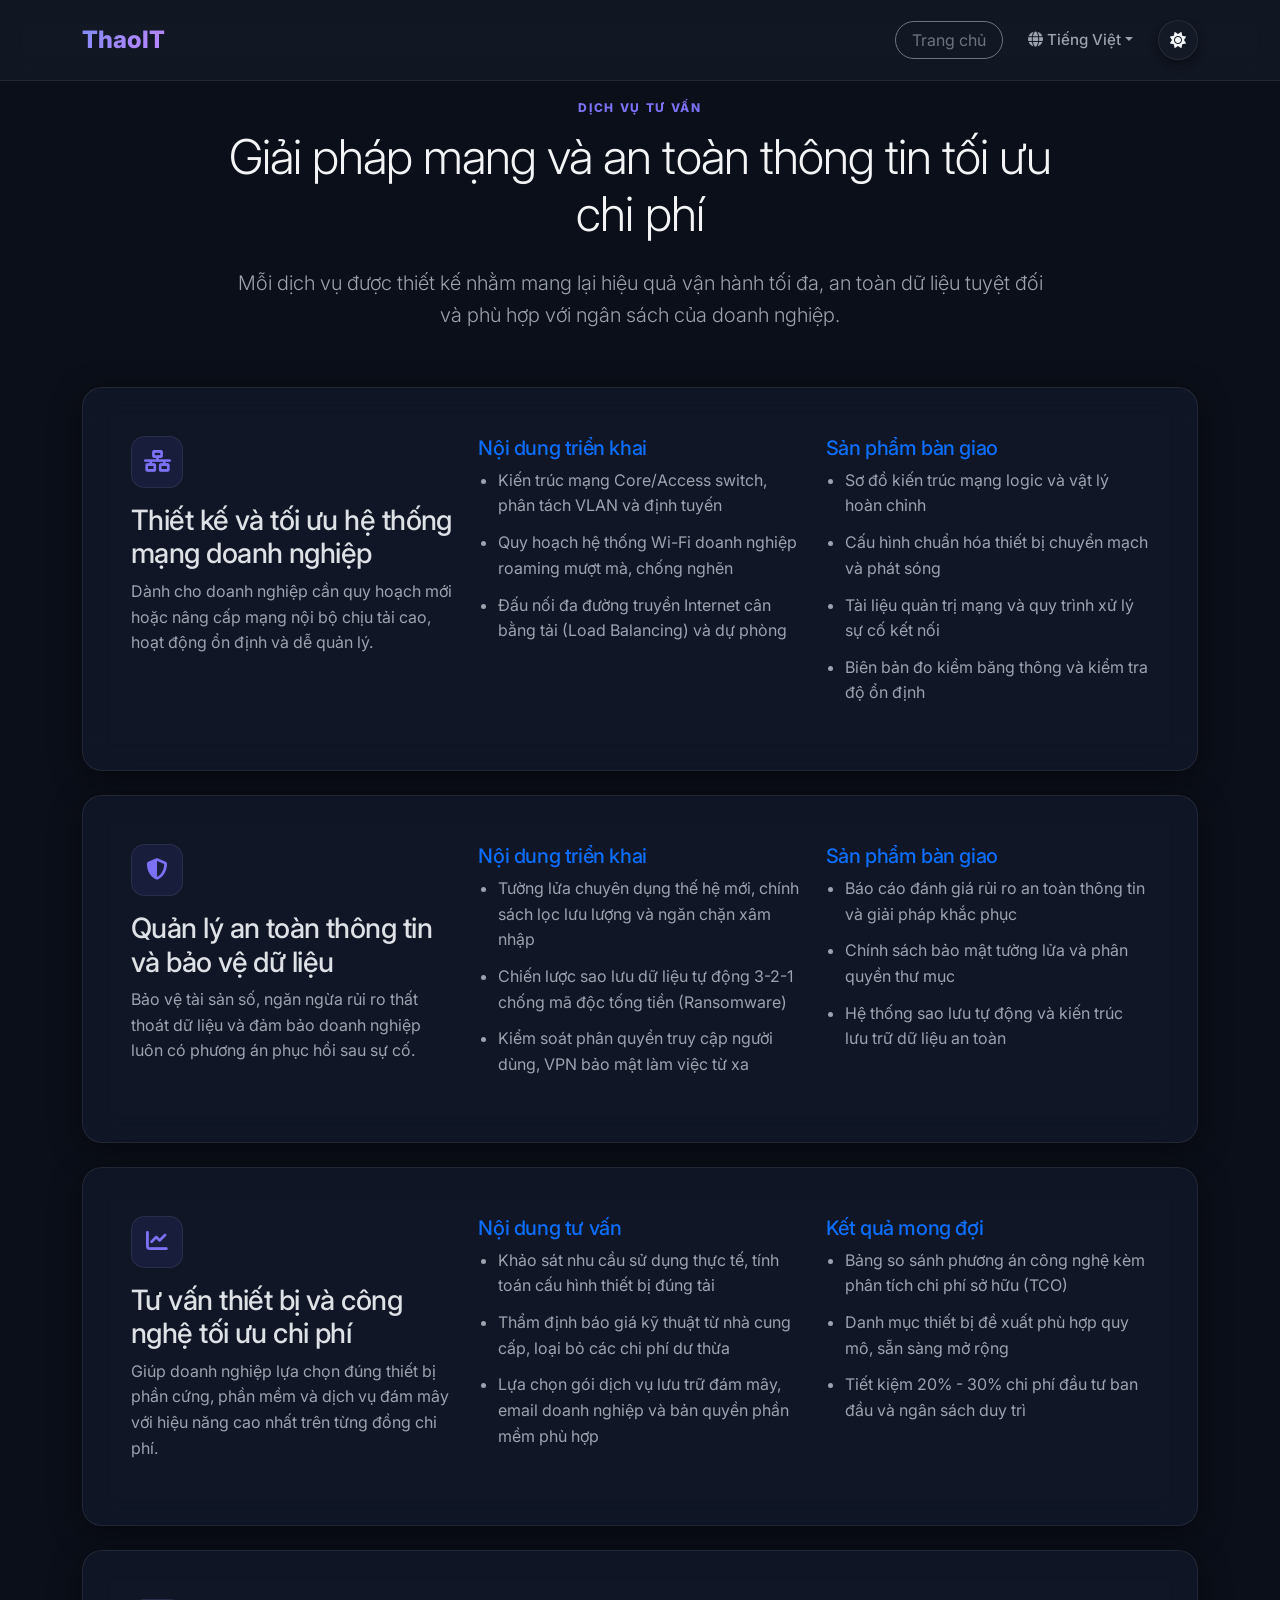
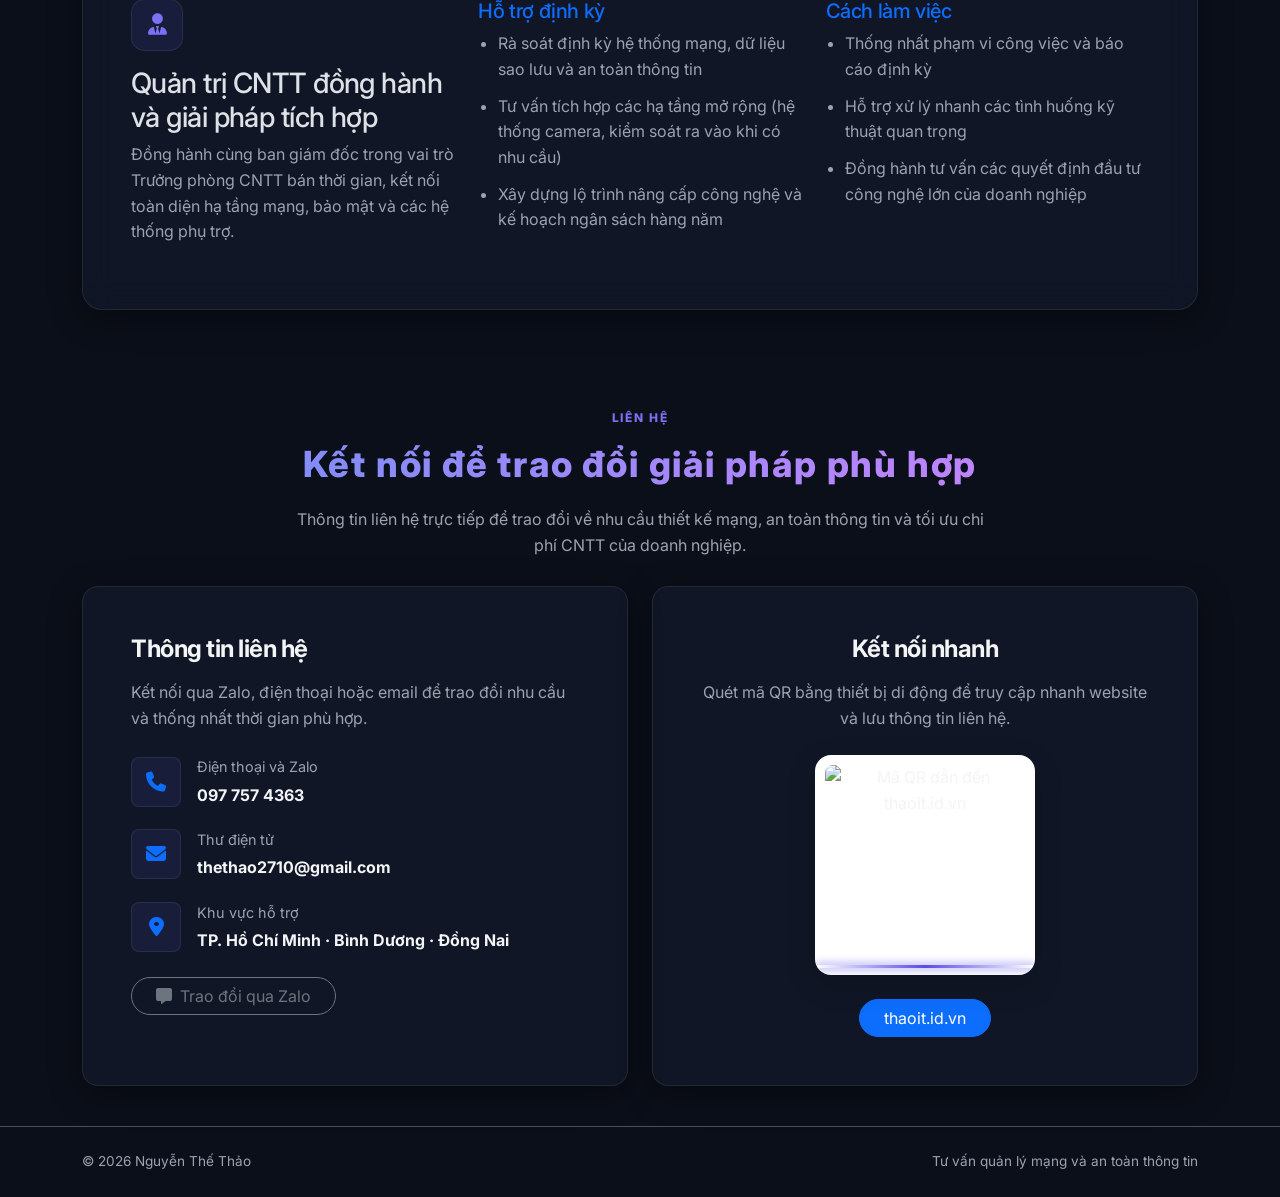
==== commit ef3759e4: "Chuẩn hóa hệ thống đa ngôn ngữ (VI-EN-JA) và tối ưu giao diện Hero section" ====
--- a/services.html
+++ b/services.html
@@ -1,10 +1,10 @@
 <!DOCTYPE html>
-<html lang="en" data-bs-theme="dark">
+<html lang="vi" data-bs-theme="dark">
 <head>
   <meta charset="UTF-8">
   <meta name="viewport" content="width=device-width, initial-scale=1.0">
-  <meta name="description" content="IT infrastructure and security consulting services for manufacturing businesses and SMEs.">
-  <title>IT consulting services | Nguyễn Thế Thảo</title>
+  <meta name="description" content="Dịch vụ tư vấn thiết kế mạng doanh nghiệp, an toàn thông tin và giải pháp thiết bị công nghệ tối ưu chi phí cho SME.">
+  <title>Dịch vụ tư vấn mạng và an toàn thông tin | Nguyễn Thế Thảo</title>
   <link rel="icon" type="image/png" href="logo_thaoit.png">
   <link href="https://fonts.googleapis.com/css2?family=Inter:wght@400;500;600;700;800&amp;display=swap" rel="stylesheet">
   <link href="https://cdn.jsdelivr.net/npm/bootstrap@5.3.3/dist/css/bootstrap.min.css" rel="stylesheet" integrity="sha384-QWTKZyjpPEjISv5WaRU9OFeRpok6YctnYmDr5pNlyT2bRjXh0JMhjY6hW+ALEwIH" crossorigin="anonymous">
@@ -17,51 +17,52 @@
     <div class="container">
       <a class="navbar-brand logo-text" href="index.html"><span class="gradient-text">ThaoIT</span></a>
       <div class="d-flex align-items-center gap-2">
-        <a class="btn btn-outline-secondary rounded-pill px-3" href="index.html" data-i18n="servicesPage.home">Home</a>
+        <a class="btn btn-outline-secondary rounded-pill px-3" href="index.html" data-i18n="servicesPage.home">Trang chủ</a>
         <div class="dropdown">
-          <button class="btn btn-link lang-btn dropdown-toggle" id="language-menu-button" type="button" data-bs-toggle="dropdown" aria-expanded="false" aria-label="Choose language" data-i18n-aria-label="controls.chooseLanguage"><i class="fa-solid fa-globe me-1"></i><span id="current-language-label">English</span></button>
+          <button class="btn btn-link lang-btn dropdown-toggle" id="language-menu-button" type="button" data-bs-toggle="dropdown" aria-expanded="false" aria-label="Chọn ngôn ngữ" data-i18n-aria-label="controls.chooseLanguage"><i class="fa-solid fa-globe me-1"></i><span id="current-language-label">Tiếng Việt</span></button>
           <ul class="dropdown-menu dropdown-menu-end p-2" aria-labelledby="language-menu-button">
+            <li><button class="dropdown-item rounded-2" type="button" data-language="vi">Tiếng Việt</button></li>
             <li><button class="dropdown-item rounded-2" type="button" data-language="en">English</button></li>
-            <li><button class="dropdown-item rounded-2" type="button" data-language="vi">Tiếng Việt</button></li>
             <li><button class="dropdown-item rounded-2" type="button" data-language="ja">日本語</button></li>
           </ul>
         </div>
-        <button class="btn-theme-toggle" id="theme-toggle-btn" type="button" aria-label="Switch to light theme"><i class="fa-solid fa-sun" id="theme-toggle-icon"></i></button>
+        <button class="btn-theme-toggle" id="theme-toggle-btn" type="button" aria-label="Chuyển sang giao diện sáng"><i class="fa-solid fa-sun" id="theme-toggle-icon"></i></button>
       </div>
     </div>
   </nav>
   <main>
     <section class="service-page-hero py-100-60">
-      <div class="container pt-5"><div class="row justify-content-center text-center"><div class="col-lg-9"><p class="section-kicker" data-i18n="servicesPage.kicker">Consulting services</p><h1 class="display-5 fw-extrabold" data-i18n="servicesPage.title">From technical issues to a clear action plan</h1><p class="lead text-secondary mt-4" data-i18n="servicesPage.description">Each service is defined by scope, deliverables, and operating objectives. Details are confirmed after an initial conversation.</p></div></div></div>
+      <div class="container pt-5"><div class="row justify-content-center text-center"><div class="col-lg-9"><p class="section-kicker" data-i18n="servicesPage.kicker">Dịch vụ tư vấn</p><h1 class="display-5 fw-extrabold" data-i18n="servicesPage.title">Giải pháp mạng và an toàn thông tin tối ưu chi phí</h1><p class="lead text-secondary mt-4" data-i18n="servicesPage.description">Mỗi dịch vụ được thiết kế nhằm mang lại hiệu quả vận hành tối đa, an toàn dữ liệu tuyệt đối và phù hợp với ngân sách của doanh nghiệp.</p></div></div></div>
     </section>
     <section class="pb-5">
       <div class="container d-grid gap-4">
-        <article class="card border-0 glass-card p-4 p-lg-5 service-detail"><div class="row g-4"><div class="col-lg-4"><span class="service-icon-box"><i class="fa-solid fa-magnifying-glass-chart"></i></span><h2 class="h3 mt-3" data-i18n="servicesPage.assessmentTitle">IT infrastructure and security assessment</h2><p class="text-secondary" data-i18n="servicesPage.assessmentDescription">For organisations that need clarity on current state, risk, and priorities before investing or changing systems.</p></div><div class="col-lg-4"><h3 class="h5 text-primary" data-i18n="servicesPage.assessmentScope">Assessment scope</h3><ul class="text-secondary service-list"><li data-i18n="servicesPage.assessmentScopeOne">Internet, firewall, network topology, VLAN, and Wi-Fi</li><li data-i18n="servicesPage.assessmentScopeTwo">Servers, NAS, backup, Microsoft 365, and accounts</li><li data-i18n="servicesPage.assessmentScopeThree">Endpoints, access rights, and baseline security policy</li></ul></div><div class="col-lg-4"><h3 class="h5 text-primary" data-i18n="servicesPage.assessmentDeliverables">Deliverables</h3><ul class="text-secondary service-list"><li data-i18n="servicesPage.assessmentDeliverableOne">Current state and risk register</li><li data-i18n="servicesPage.assessmentDeliverableTwo">Right-sized infrastructure diagram</li><li data-i18n="servicesPage.assessmentDeliverableThree">Prioritised recommendations</li><li data-i18n="servicesPage.assessmentDeliverableFour">Results review and action-planning session</li></ul></div></div></article>
-        <article class="card border-0 glass-card p-4 p-lg-5 service-detail"><div class="row g-4"><div class="col-lg-4"><span class="service-icon-box"><i class="fa-solid fa-network-wired"></i></span><h2 class="h3 mt-3" data-i18n="servicesPage.networkTitle">Network and security consulting</h2><p class="text-secondary" data-i18n="servicesPage.networkDescription">For new design, architecture review, or preparing delivery with internal IT and vendors.</p></div><div class="col-lg-4"><h3 class="h5 text-primary" data-i18n="servicesPage.networkScope">Consulting scope</h3><ul class="text-secondary service-list"><li data-i18n="servicesPage.networkScopeOne">Firewall policies, FortiGate, VPN, and remote access</li><li data-i18n="servicesPage.networkScopeTwo">VLAN, network segmentation, and enterprise Wi-Fi</li><li data-i18n="servicesPage.networkScopeThree">Internet redundancy, backup, and operational continuity</li></ul></div><div class="col-lg-4"><h3 class="h5 text-primary" data-i18n="servicesPage.networkDeliverables">Expected outcomes</h3><ul class="text-secondary service-list"><li data-i18n="servicesPage.networkDeliverableOne">An implementable technical approach</li><li data-i18n="servicesPage.networkDeliverableTwo">Access control and security principles</li><li data-i18n="servicesPage.networkDeliverableThree">Points to clarify with vendors before delivery</li></ul></div></div></article>
-        <article class="card border-0 glass-card p-4 p-lg-5 service-detail"><div class="row g-4"><div class="col-lg-4"><span class="service-icon-box"><i class="fa-solid fa-user-tie"></i></span><h2 class="h3 mt-3" data-i18n="servicesPage.managerTitle">Virtual IT manager</h2><p class="text-secondary" data-i18n="servicesPage.managerDescription">For organisations with internal IT staff that need periodic support on direction, evaluation, and important decisions.</p></div><div class="col-lg-4"><h3 class="h5 text-primary" data-i18n="servicesPage.managerScope">Ongoing support</h3><ul class="text-secondary service-list"><li data-i18n="servicesPage.managerScopeOne">Review systems, backups, and priority risks</li><li data-i18n="servicesPage.managerScopeTwo">Review vendor proposals, IT plans, and budgets</li><li data-i18n="servicesPage.managerScopeThree">Advise on policies and an appropriate upgrade path</li></ul></div><div class="col-lg-4"><h3 class="h5 text-primary" data-i18n="servicesPage.managerDeliverables">Working approach</h3><ul class="text-secondary service-list"><li data-i18n="servicesPage.managerDeliverableOne">Agree the scope and point of contact</li><li data-i18n="servicesPage.managerDeliverableTwo">Meet regularly at a suitable cadence</li><li data-i18n="servicesPage.managerDeliverableThree">Record decisions and the next actions</li></ul></div></div></article>
+        <article class="card border-0 glass-card p-4 p-lg-5 service-detail"><div class="row g-4"><div class="col-lg-4"><span class="service-icon-box"><i class="fa-solid fa-network-wired"></i></span><h2 class="h3 mt-3" data-i18n="servicesPage.assessmentTitle">Thiết kế và tối ưu hệ thống mạng doanh nghiệp</h2><p class="text-secondary" data-i18n="servicesPage.assessmentDescription">Dành cho doanh nghiệp cần quy hoạch mới hoặc nâng cấp mạng nội bộ chịu tải cao, hoạt động ổn định và dễ quản lý.</p></div><div class="col-lg-4"><h3 class="h5 text-primary" data-i18n="servicesPage.assessmentScope">Nội dung triển khai</h3><ul class="text-secondary service-list"><li data-i18n="servicesPage.assessmentScopeOne">Kiến trúc mạng Core/Access switch, phân tách VLAN và định tuyến</li><li data-i18n="servicesPage.assessmentScopeTwo">Quy hoạch hệ thống Wi-Fi doanh nghiệp roaming mượt mà, chống nghẽn</li><li data-i18n="servicesPage.assessmentScopeThree">Đấu nối đa đường truyền Internet cân bằng tải (Load Balancing) và dự phòng</li></ul></div><div class="col-lg-4"><h3 class="h5 text-primary" data-i18n="servicesPage.assessmentDeliverables">Sản phẩm bàn giao</h3><ul class="text-secondary service-list"><li data-i18n="servicesPage.assessmentDeliverableOne">Sơ đồ kiến trúc mạng logic và vật lý hoàn chỉnh</li><li data-i18n="servicesPage.assessmentDeliverableTwo">Cấu hình chuẩn hóa thiết bị chuyển mạch và phát sóng</li><li data-i18n="servicesPage.assessmentDeliverableThree">Tài liệu quản trị mạng và quy trình xử lý sự cố kết nối</li><li data-i18n="servicesPage.assessmentDeliverableFour">Biên bản đo kiểm băng thông và kiểm tra độ ổn định</li></ul></div></div></article>
+        <article class="card border-0 glass-card p-4 p-lg-5 service-detail"><div class="row g-4"><div class="col-lg-4"><span class="service-icon-box"><i class="fa-solid fa-shield-halved"></i></span><h2 class="h3 mt-3" data-i18n="servicesPage.securityTitle">Quản lý an toàn thông tin và bảo vệ dữ liệu</h2><p class="text-secondary" data-i18n="servicesPage.securityDescription">Bảo vệ tài sản số, ngăn ngừa rủi ro thất thoát dữ liệu và đảm bảo doanh nghiệp luôn có phương án phục hồi sau sự cố.</p></div><div class="col-lg-4"><h3 class="h5 text-primary" data-i18n="servicesPage.securityScope">Nội dung triển khai</h3><ul class="text-secondary service-list"><li data-i18n="servicesPage.securityScopeOne">Tường lửa chuyên dụng thế hệ mới, chính sách lọc lưu lượng và ngăn chặn xâm nhập</li><li data-i18n="servicesPage.securityScopeTwo">Chiến lược sao lưu dữ liệu tự động 3-2-1 chống mã độc tống tiền (Ransomware)</li><li data-i18n="servicesPage.securityScopeThree">Kiểm soát phân quyền truy cập người dùng, VPN bảo mật làm việc từ xa</li></ul></div><div class="col-lg-4"><h3 class="h5 text-primary" data-i18n="servicesPage.securityDeliverables">Sản phẩm bàn giao</h3><ul class="text-secondary service-list"><li data-i18n="servicesPage.securityDeliverableOne">Báo cáo đánh giá rủi ro an toàn thông tin và giải pháp khắc phục</li><li data-i18n="servicesPage.securityDeliverableTwo">Chính sách bảo mật tường lửa và phân quyền thư mục</li><li data-i18n="servicesPage.securityDeliverableThree">Hệ thống sao lưu tự động và kiến trúc lưu trữ dữ liệu an toàn</li></ul></div></div></article>
+        <article class="card border-0 glass-card p-4 p-lg-5 service-detail"><div class="row g-4"><div class="col-lg-4"><span class="service-icon-box"><i class="fa-solid fa-chart-line"></i></span><h2 class="h3 mt-3" data-i18n="servicesPage.networkTitle">Tư vấn thiết bị và công nghệ tối ưu chi phí</h2><p class="text-secondary" data-i18n="servicesPage.networkDescription">Giúp doanh nghiệp lựa chọn đúng thiết bị phần cứng, phần mềm và dịch vụ đám mây với hiệu năng cao nhất trên từng đồng chi phí.</p></div><div class="col-lg-4"><h3 class="h5 text-primary" data-i18n="servicesPage.networkScope">Nội dung tư vấn</h3><ul class="text-secondary service-list"><li data-i18n="servicesPage.networkScopeOne">Khảo sát nhu cầu sử dụng thực tế, tính toán cấu hình thiết bị đúng tải</li><li data-i18n="servicesPage.networkScopeTwo">Thẩm định báo giá kỹ thuật từ nhà cung cấp, loại bỏ các chi phí dư thừa</li><li data-i18n="servicesPage.networkScopeThree">Lựa chọn gói dịch vụ lưu trữ đám mây, email doanh nghiệp và bản quyền phần mềm phù hợp</li></ul></div><div class="col-lg-4"><h3 class="h5 text-primary" data-i18n="servicesPage.networkDeliverables">Kết quả mong đợi</h3><ul class="text-secondary service-list"><li data-i18n="servicesPage.networkDeliverableOne">Bảng so sánh phương án công nghệ kèm phân tích chi phí sở hữu (TCO)</li><li data-i18n="servicesPage.networkDeliverableTwo">Danh mục thiết bị đề xuất phù hợp quy mô, sẵn sàng mở rộng</li><li data-i18n="servicesPage.networkDeliverableThree">Tiết kiệm 20% - 30% chi phí đầu tư ban đầu và ngân sách duy trì</li></ul></div></div></article>
+        <article class="card border-0 glass-card p-4 p-lg-5 service-detail"><div class="row g-4"><div class="col-lg-4"><span class="service-icon-box"><i class="fa-solid fa-user-tie"></i></span><h2 class="h3 mt-3" data-i18n="servicesPage.managerTitle">Quản trị CNTT đồng hành và giải pháp tích hợp</h2><p class="text-secondary" data-i18n="servicesPage.managerDescription">Đồng hành cùng ban giám đốc trong vai trò Trưởng phòng CNTT bán thời gian, kết nối toàn diện hạ tầng mạng, bảo mật và các hệ thống phụ trợ.</p></div><div class="col-lg-4"><h3 class="h5 text-primary" data-i18n="servicesPage.managerScope">Hỗ trợ định kỳ</h3><ul class="text-secondary service-list"><li data-i18n="servicesPage.managerScopeOne">Rà soát định kỳ hệ thống mạng, dữ liệu sao lưu và an toàn thông tin</li><li data-i18n="servicesPage.managerScopeTwo">Tư vấn tích hợp các hạ tầng mở rộng (hệ thống camera, kiểm soát ra vào khi có nhu cầu)</li><li data-i18n="servicesPage.managerScopeThree">Xây dựng lộ trình nâng cấp công nghệ và kế hoạch ngân sách hàng năm</li></ul></div><div class="col-lg-4"><h3 class="h5 text-primary" data-i18n="servicesPage.managerDeliverables">Cách làm việc</h3><ul class="text-secondary service-list"><li data-i18n="servicesPage.managerDeliverableOne">Thống nhất phạm vi công việc và báo cáo định kỳ</li><li data-i18n="servicesPage.managerDeliverableTwo">Hỗ trợ xử lý nhanh các tình huống kỹ thuật quan trọng</li><li data-i18n="servicesPage.managerDeliverableThree">Đồng hành tư vấn các quyết định đầu tư công nghệ lớn của doanh nghiệp</li></ul></div></div></article>
       </div>
     </section>
     <section class="py-100-60" id="contact">
       <div class="container">
-        <div class="text-center mx-auto contact-heading"><p class="section-kicker" data-i18n="contact.kicker">Contact</p><h2 class="section-title mb-3" data-i18n="contact.title">Connect to discuss the right solution</h2><p class="text-secondary mb-0" data-i18n="contact.description">Use the details below to discuss your organisation's IT infrastructure, security, and operational needs.</p></div>
+        <div class="text-center mx-auto contact-heading"><p class="section-kicker" data-i18n="contact.kicker">Liên hệ</p><h2 class="section-title mb-3" data-i18n="contact.title">Kết nối để trao đổi giải pháp phù hợp</h2><p class="text-secondary mb-0" data-i18n="contact.description">Thông tin liên hệ trực tiếp để trao đổi về nhu cầu thiết kế mạng, an toàn thông tin và tối ưu chi phí CNTT của doanh nghiệp.</p></div>
         <div class="row g-4 mt-1">
           <div class="col-lg-6">
             <article class="contact-panel rounded-4 h-100 p-4 p-lg-5">
-              <h3 class="h4 fw-bold mb-3" data-i18n="contact.infoTitle">Contact details</h3><p class="text-secondary mb-4" data-i18n="contact.infoDescription">Reach out via Zalo, phone, or email to discuss your needs and agree on a suitable time.</p>
-              <div class="contact-detail"><span class="contact-icon rounded-3 text-primary"><i class="fa-solid fa-phone"></i></span><div><p class="contact-detail-label mb-1" data-i18n="contact.phone">Phone and Zalo</p><a class="contact-detail-value" href="tel:0977574363">097 757 4363</a></div></div>
-              <div class="contact-detail"><span class="contact-icon rounded-3 text-primary"><i class="fa-solid fa-envelope"></i></span><div><p class="contact-detail-label mb-1" data-i18n="contact.email">Email</p><a class="contact-detail-value" href="mailto:thethao2710@gmail.com">thethao2710@gmail.com</a></div></div>
-              <div class="contact-detail"><span class="contact-icon rounded-3 text-primary"><i class="fa-solid fa-location-dot"></i></span><div><p class="contact-detail-label mb-1" data-i18n="contact.region">Service area</p><p class="contact-detail-value mb-0" data-i18n="contact.regionValue">Ho Chi Minh City · Binh Duong · Dong Nai</p></div></div>
-              <a class="btn btn-outline-secondary rounded-pill px-4 mt-4" href="https://zalo.me/0977574363" target="_blank" rel="noopener"><i class="fa-solid fa-message me-2"></i><span data-i18n="contact.zalo">Chat via Zalo</span></a>
+              <h3 class="h4 fw-bold mb-3" data-i18n="contact.infoTitle">Thông tin liên hệ</h3><p class="text-secondary mb-4" data-i18n="contact.infoDescription">Kết nối qua Zalo, điện thoại hoặc email để trao đổi nhu cầu và thống nhất thời gian phù hợp.</p>
+              <div class="contact-detail"><span class="contact-icon rounded-3 text-primary"><i class="fa-solid fa-phone"></i></span><div><p class="contact-detail-label mb-1" data-i18n="contact.phone">Điện thoại và Zalo</p><a class="contact-detail-value" href="tel:0977574363">097 757 4363</a></div></div>
+              <div class="contact-detail"><span class="contact-icon rounded-3 text-primary"><i class="fa-solid fa-envelope"></i></span><div><p class="contact-detail-label mb-1" data-i18n="contact.email">Thư điện tử</p><a class="contact-detail-value" href="mailto:thethao2710@gmail.com">thethao2710@gmail.com</a></div></div>
+              <div class="contact-detail"><span class="contact-icon rounded-3 text-primary"><i class="fa-solid fa-location-dot"></i></span><div><p class="contact-detail-label mb-1" data-i18n="contact.region">Khu vực hỗ trợ</p><p class="contact-detail-value mb-0" data-i18n="contact.regionValue">TP. Hồ Chí Minh · Bình Dương · Đồng Nai</p></div></div>
+              <a class="btn btn-outline-secondary rounded-pill px-4 mt-4" href="https://zalo.me/0977574363" target="_blank" rel="noopener"><i class="fa-solid fa-message me-2"></i><span data-i18n="contact.zalo">Trao đổi qua Zalo</span></a>
             </article>
           </div>
           <div class="col-lg-6">
-            <article class="contact-panel qr-card-container rounded-4 h-100 p-4 p-lg-5"><h3 class="h4 fw-bold mb-3 qr-title-custom" data-i18n="contact.quickTitle">Quick access</h3><p class="text-secondary mb-4" data-i18n="contact.quickDescription">Scan the QR code on a mobile device for quick access to the website and contact details.</p><div class="qr-wrapper"><img class="qr-image" src="https://api.qrserver.com/v1/create-qr-code/?size=200x200&amp;data=https%3A%2F%2Fthaoit.id.vn%2F" alt="QR code for thaoit.id.vn" data-i18n-alt="contact.qrAlt"><span class="qr-scan-line" aria-hidden="true"></span></div><a class="btn btn-primary rounded-pill px-4 mt-4" href="https://thaoit.id.vn/" target="_blank" rel="noopener">thaoit.id.vn</a></article>
+            <article class="contact-panel qr-card-container rounded-4 h-100 p-4 p-lg-5"><h3 class="h4 fw-bold mb-3 qr-title-custom" data-i18n="contact.quickTitle">Kết nối nhanh</h3><p class="text-secondary mb-4" data-i18n="contact.quickDescription">Quét mã QR bằng thiết bị di động để truy cập nhanh website và lưu thông tin liên hệ.</p><div class="qr-wrapper"><img class="qr-image" src="https://api.qrserver.com/v1/create-qr-code/?size=200x200&amp;data=https%3A%2F%2Fthaoit.id.vn%2F" alt="Mã QR dẫn đến thaoit.id.vn" data-i18n-alt="contact.qrAlt"><span class="qr-scan-line" aria-hidden="true"></span></div><a class="btn btn-primary rounded-pill px-4 mt-4" href="https://thaoit.id.vn/" target="_blank" rel="noopener">thaoit.id.vn</a></article>
           </div>
         </div>
       </div>
     </section>
   </main>
-  <footer class="border-top py-4"><div class="container d-flex flex-column flex-md-row justify-content-between gap-2 text-secondary fs-7"><span>© 2026 Nguyễn Thế Thảo</span><span data-i18n="footer.role">IT infrastructure and security consultant</span></div></footer>
+  <footer class="border-top py-4"><div class="container d-flex flex-column flex-md-row justify-content-between gap-2 text-secondary fs-7"><span>© 2026 Nguyễn Thế Thảo</span><span data-i18n="footer.role">Tư vấn quản lý mạng và an toàn thông tin</span></div></footer>
   <script src="https://cdn.jsdelivr.net/npm/bootstrap@5.3.3/dist/js/bootstrap.bundle.min.js" integrity="sha384-YvpcrYf0tY3lHB60NNkmXc5s9fDVZLESaAA55NDzOxhy9GkcIdslK1eN7N6jIeHz" crossorigin="anonymous"></script>
   <script src="site-controls.js"></script>
   <script src="services.js"></script>
--- a/styles.css
+++ b/styles.css
@@ -105,13 +105,44 @@
   text-transform: uppercase;
 }
 
+.consultant-hero-badge {
+  display: inline-flex;
+  align-items: center;
+  font-size: 0.98rem !important;
+  font-weight: 600;
+  padding: 0.55rem 1.35rem !important;
+  letter-spacing: 0.01em;
+  border-width: 1.5px !important;
+  margin-bottom: 1.65rem !important;
+  box-shadow: 0 4px 14px rgba(99, 102, 241, 0.12);
+}
+
+.consultant-hero-desc {
+  font-size: 1.22rem;
+  line-height: 1.75;
+  color: var(--text-secondary);
+}
+
 .consultant-tags span {
   background: var(--primary-subtle);
   border: 1px solid var(--border-color);
   border-radius: 999px;
   color: var(--text-secondary);
-  font-size: 0.85rem;
-  padding: 0.45rem 0.8rem;
+  font-size: 0.95rem;
+  font-weight: 500;
+  padding: 0.55rem 1.15rem;
+  transition: var(--transition-fast);
+}
+
+.consultant-tags span:hover {
+  color: var(--primary-light);
+  border-color: var(--primary-color);
+}
+
+.consultant-hero-cta .btn {
+  font-size: 1.12rem;
+  padding: 0.85rem 2rem;
+  font-weight: 600;
 }
 
 .service-icon-box,
@@ -476,6 +507,52 @@
 
 .hero-section {
   background-color: var(--bg-base);
+  padding-top: 72px;
+}
+
+.hero-row {
+  min-height: calc(100vh - 72px);
+}
+
+@media (min-width: 992px) {
+  .hero-section.consultant-hero.d-flex {
+    align-items: flex-start !important;
+  }
+
+  .consultant-hero {
+    padding-top: 80px !important;
+    padding-bottom: 3.5rem !important;
+  }
+
+  .consultant-hero .hero-row {
+    min-height: auto !important;
+    padding-top: 0.75rem !important;
+    padding-bottom: 2.5rem !important;
+    align-items: center;
+  }
+
+  .consultant-hero-title {
+    font-size: clamp(2.35rem, 3.3vw, 3.45rem) !important;
+    line-height: 1.22;
+    letter-spacing: -0.025em;
+  }
+}
+
+@media (min-width: 1400px) {
+  .consultant-hero .hero-row {
+    padding-top: 1.25rem !important;
+    padding-bottom: 3.5rem !important;
+  }
+
+  .consultant-hero-title {
+    font-size: clamp(2.6rem, 3.5vw, 3.75rem) !important;
+  }
+}
+
+@media (max-width: 991.98px) {
+  .hero-section {
+    padding-top: 75px;
+  }
 }
 
 .hero-bg-shapes .shape {
@@ -531,8 +608,14 @@
 }
 @media (min-width: 992px) {
   .hero-avatar-wrapper {
-    width: 380px;
-    height: 380px;
+    width: 370px;
+    height: 370px;
+  }
+}
+@media (min-width: 1400px) {
+  .hero-avatar-wrapper {
+    width: 420px;
+    height: 420px;
   }
 }
 
@@ -919,3 +1002,54 @@
     font-size: 1rem;
   }
 }
+
+/* ==========================================================================
+   WORKING PROCESS CARDS
+   ========================================================================== */
+.process-card {
+  position: relative;
+  overflow: hidden;
+  display: flex;
+  flex-direction: column;
+  justify-content: flex-start;
+  transition: var(--transition-smooth);
+}
+
+.process-step-num {
+  position: absolute;
+  top: 1.25rem;
+  right: 1.25rem;
+  font-size: 2.5rem;
+  font-weight: 800;
+  line-height: 1;
+  color: var(--primary-light);
+  opacity: 0.15;
+  pointer-events: none;
+  transition: var(--transition-fast);
+}
+
+.process-card:hover .process-step-num {
+  opacity: 0.35;
+  transform: scale(1.1);
+}
+
+.process-icon-box {
+  width: 52px;
+  height: 52px;
+  border-radius: 12px;
+  background: var(--primary-subtle);
+  border: 1px solid var(--border-color);
+  display: flex;
+  align-items: center;
+  justify-content: center;
+  font-size: 1.25rem;
+  transition: var(--transition-smooth);
+}
+
+.process-card:hover .process-icon-box {
+  background: var(--gradient-hero);
+  color: #ffffff !important;
+  box-shadow: 0 8px 16px rgba(99, 102, 241, 0.25);
+  transform: translateY(-2px);
+}
+
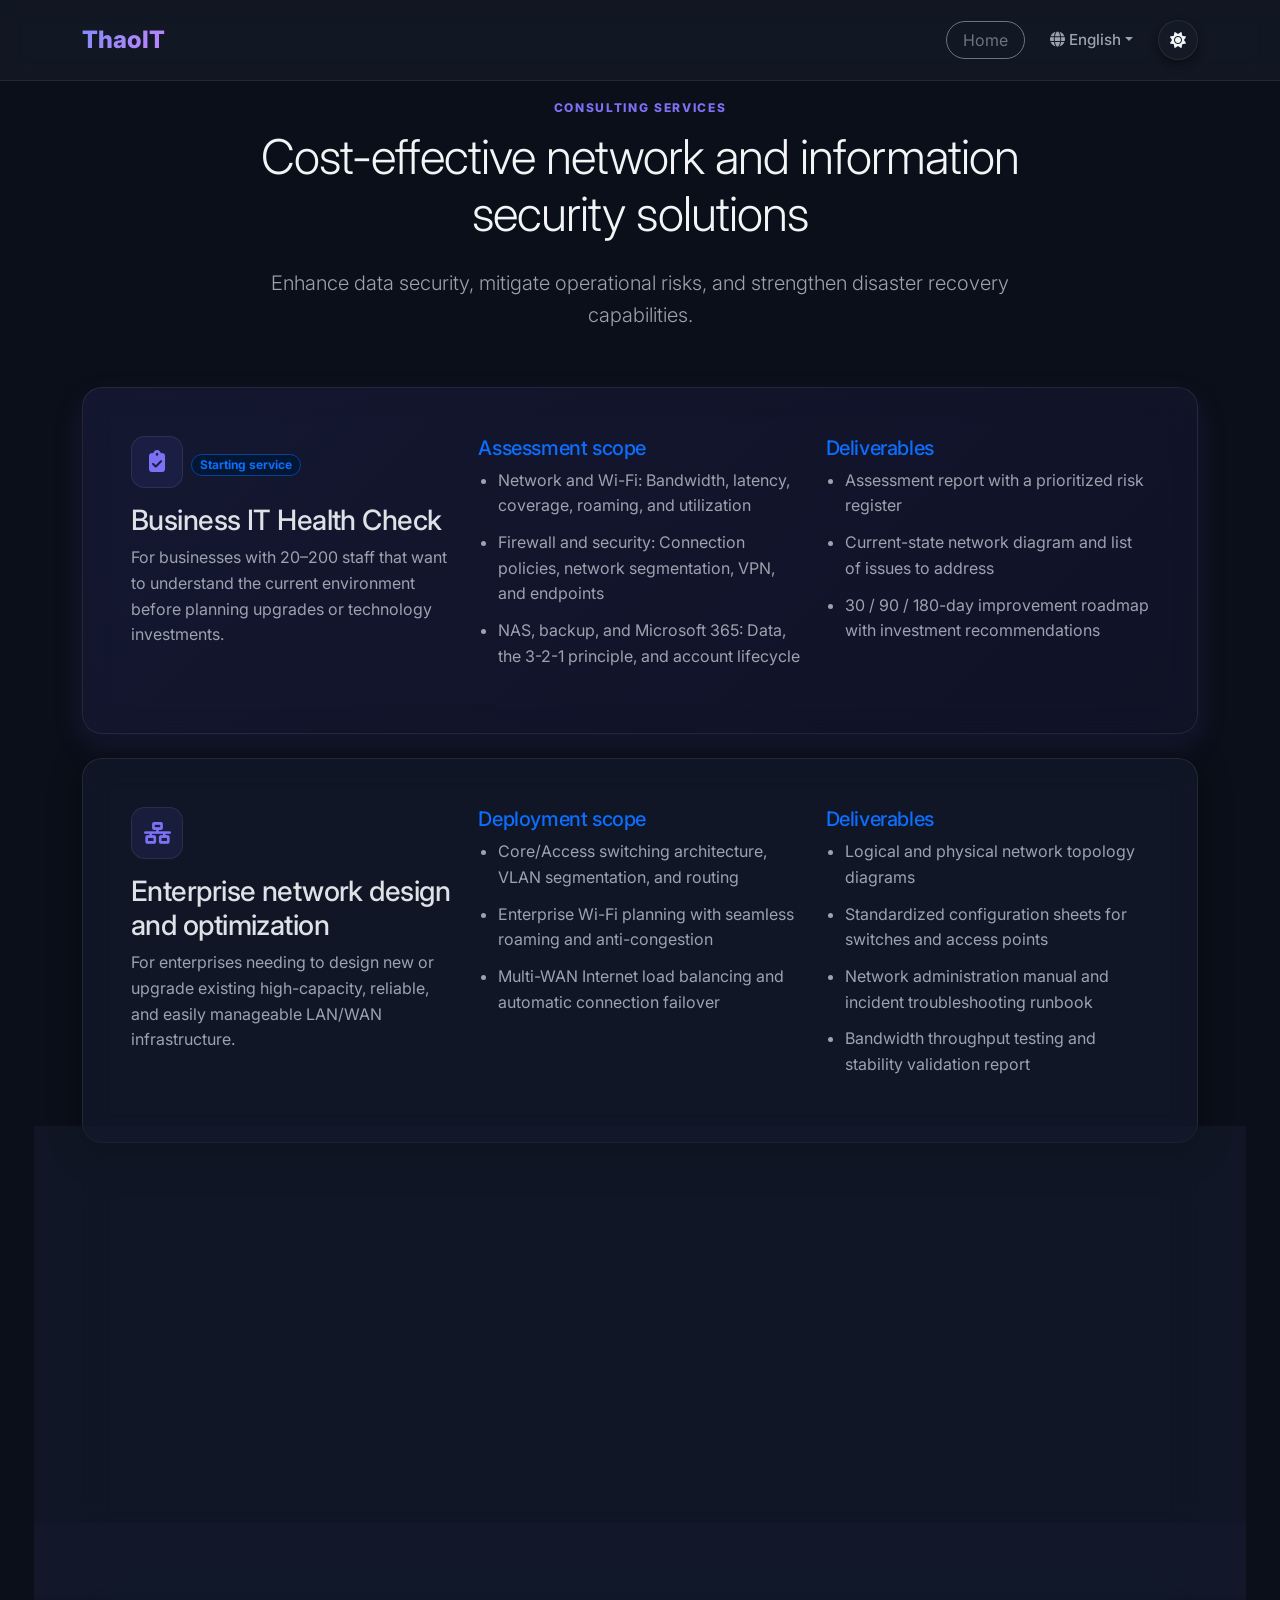
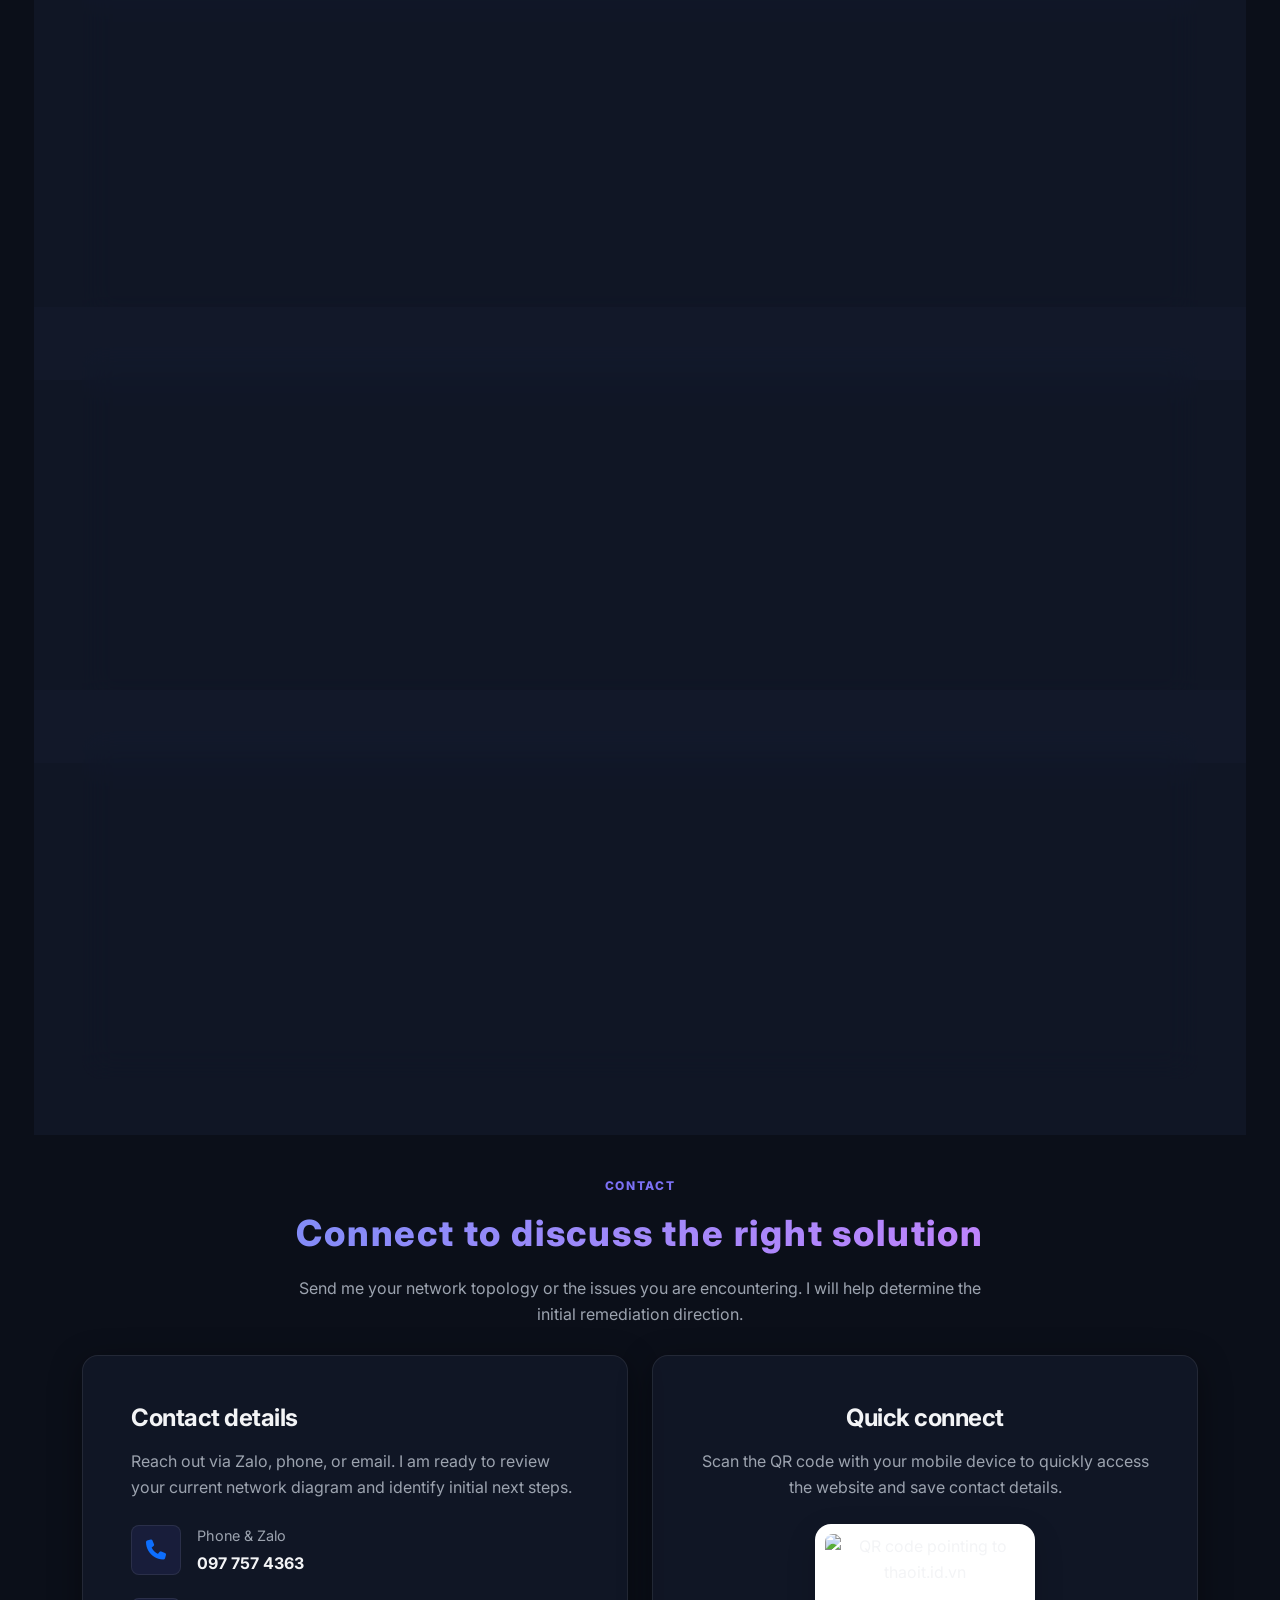
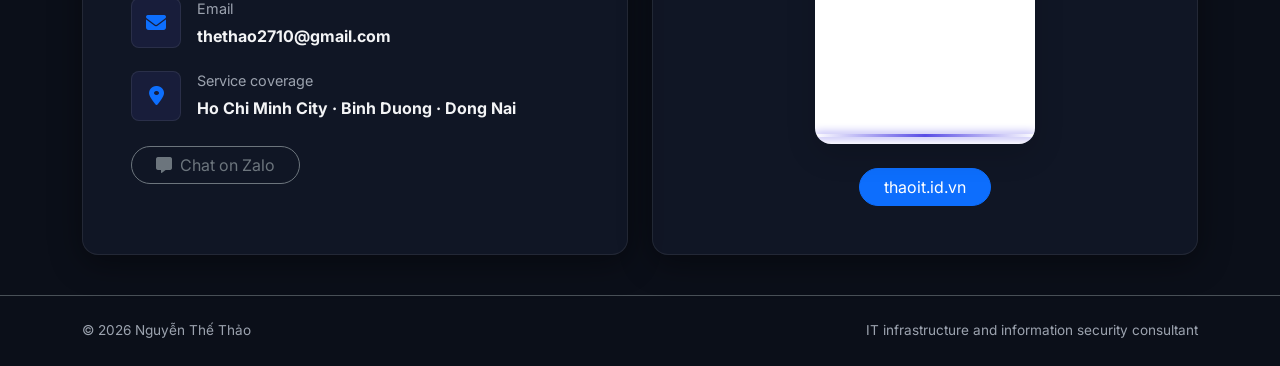
==== commit a70c6793: "Hoàn thiện nội dung tư vấn và checklist CNTT" ====
--- a/services.html
+++ b/services.html
@@ -1,10 +1,10 @@
 <!DOCTYPE html>
-<html lang="vi" data-bs-theme="dark">
+<html lang="en" data-bs-theme="dark">
 <head>
   <meta charset="UTF-8">
   <meta name="viewport" content="width=device-width, initial-scale=1.0">
-  <meta name="description" content="Dịch vụ tư vấn thiết kế mạng doanh nghiệp, an toàn thông tin và giải pháp thiết bị công nghệ tối ưu chi phí cho SME.">
-  <title>Dịch vụ tư vấn mạng và an toàn thông tin | Nguyễn Thế Thảo</title>
+  <meta name="description" content="IT infrastructure, information security, Microsoft 365, backup, cost optimization, and fractional IT management consulting for SMEs.">
+  <title>IT Infrastructure &amp; Security Consulting Services | Nguyen The Thao</title>
   <link rel="icon" type="image/png" href="logo_thaoit.png">
   <link href="https://fonts.googleapis.com/css2?family=Inter:wght@400;500;600;700;800&amp;display=swap" rel="stylesheet">
   <link href="https://cdn.jsdelivr.net/npm/bootstrap@5.3.3/dist/css/bootstrap.min.css" rel="stylesheet" integrity="sha384-QWTKZyjpPEjISv5WaRU9OFeRpok6YctnYmDr5pNlyT2bRjXh0JMhjY6hW+ALEwIH" crossorigin="anonymous">
@@ -19,40 +19,42 @@
       <div class="d-flex align-items-center gap-2">
         <a class="btn btn-outline-secondary rounded-pill px-3" href="index.html" data-i18n="servicesPage.home">Trang chủ</a>
         <div class="dropdown">
-          <button class="btn btn-link lang-btn dropdown-toggle" id="language-menu-button" type="button" data-bs-toggle="dropdown" aria-expanded="false" aria-label="Chọn ngôn ngữ" data-i18n-aria-label="controls.chooseLanguage"><i class="fa-solid fa-globe me-1"></i><span id="current-language-label">Tiếng Việt</span></button>
+          <button class="btn btn-link lang-btn dropdown-toggle" id="language-menu-button" type="button" data-bs-toggle="dropdown" aria-expanded="false" aria-label="Choose language" data-i18n-aria-label="controls.chooseLanguage"><i class="fa-solid fa-globe me-1"></i><span id="current-language-label">English</span></button>
           <ul class="dropdown-menu dropdown-menu-end p-2" aria-labelledby="language-menu-button">
+            <li><button class="dropdown-item rounded-2" type="button" data-language="en">English</button></li>
             <li><button class="dropdown-item rounded-2" type="button" data-language="vi">Tiếng Việt</button></li>
-            <li><button class="dropdown-item rounded-2" type="button" data-language="en">English</button></li>
             <li><button class="dropdown-item rounded-2" type="button" data-language="ja">日本語</button></li>
           </ul>
         </div>
-        <button class="btn-theme-toggle" id="theme-toggle-btn" type="button" aria-label="Chuyển sang giao diện sáng"><i class="fa-solid fa-sun" id="theme-toggle-icon"></i></button>
+        <button class="btn-theme-toggle" id="theme-toggle-btn" type="button" aria-label="Switch to light theme"><i class="fa-solid fa-sun" id="theme-toggle-icon"></i></button>
       </div>
     </div>
   </nav>
   <main>
     <section class="service-page-hero py-100-60">
-      <div class="container pt-5"><div class="row justify-content-center text-center"><div class="col-lg-9"><p class="section-kicker" data-i18n="servicesPage.kicker">Dịch vụ tư vấn</p><h1 class="display-5 fw-extrabold" data-i18n="servicesPage.title">Giải pháp mạng và an toàn thông tin tối ưu chi phí</h1><p class="lead text-secondary mt-4" data-i18n="servicesPage.description">Mỗi dịch vụ được thiết kế nhằm mang lại hiệu quả vận hành tối đa, an toàn dữ liệu tuyệt đối và phù hợp với ngân sách của doanh nghiệp.</p></div></div></div>
+      <div class="container pt-5"><div class="row justify-content-center text-center"><div class="col-lg-9"><p class="section-kicker" data-i18n="servicesPage.kicker">Dịch vụ tư vấn</p><h1 class="display-5 fw-extrabold" data-i18n="servicesPage.title">Giải pháp mạng và an toàn thông tin tối ưu chi phí</h1><p class="lead text-secondary mt-4" data-i18n="servicesPage.description">Nâng cao mức độ an toàn dữ liệu, giảm thiểu rủi ro và tăng khả năng phục hồi sau sự cố.</p></div></div></div>
     </section>
     <section class="pb-5">
       <div class="container d-grid gap-4">
-        <article class="card border-0 glass-card p-4 p-lg-5 service-detail"><div class="row g-4"><div class="col-lg-4"><span class="service-icon-box"><i class="fa-solid fa-network-wired"></i></span><h2 class="h3 mt-3" data-i18n="servicesPage.assessmentTitle">Thiết kế và tối ưu hệ thống mạng doanh nghiệp</h2><p class="text-secondary" data-i18n="servicesPage.assessmentDescription">Dành cho doanh nghiệp cần quy hoạch mới hoặc nâng cấp mạng nội bộ chịu tải cao, hoạt động ổn định và dễ quản lý.</p></div><div class="col-lg-4"><h3 class="h5 text-primary" data-i18n="servicesPage.assessmentScope">Nội dung triển khai</h3><ul class="text-secondary service-list"><li data-i18n="servicesPage.assessmentScopeOne">Kiến trúc mạng Core/Access switch, phân tách VLAN và định tuyến</li><li data-i18n="servicesPage.assessmentScopeTwo">Quy hoạch hệ thống Wi-Fi doanh nghiệp roaming mượt mà, chống nghẽn</li><li data-i18n="servicesPage.assessmentScopeThree">Đấu nối đa đường truyền Internet cân bằng tải (Load Balancing) và dự phòng</li></ul></div><div class="col-lg-4"><h3 class="h5 text-primary" data-i18n="servicesPage.assessmentDeliverables">Sản phẩm bàn giao</h3><ul class="text-secondary service-list"><li data-i18n="servicesPage.assessmentDeliverableOne">Sơ đồ kiến trúc mạng logic và vật lý hoàn chỉnh</li><li data-i18n="servicesPage.assessmentDeliverableTwo">Cấu hình chuẩn hóa thiết bị chuyển mạch và phát sóng</li><li data-i18n="servicesPage.assessmentDeliverableThree">Tài liệu quản trị mạng và quy trình xử lý sự cố kết nối</li><li data-i18n="servicesPage.assessmentDeliverableFour">Biên bản đo kiểm băng thông và kiểm tra độ ổn định</li></ul></div></div></article>
-        <article class="card border-0 glass-card p-4 p-lg-5 service-detail"><div class="row g-4"><div class="col-lg-4"><span class="service-icon-box"><i class="fa-solid fa-shield-halved"></i></span><h2 class="h3 mt-3" data-i18n="servicesPage.securityTitle">Quản lý an toàn thông tin và bảo vệ dữ liệu</h2><p class="text-secondary" data-i18n="servicesPage.securityDescription">Bảo vệ tài sản số, ngăn ngừa rủi ro thất thoát dữ liệu và đảm bảo doanh nghiệp luôn có phương án phục hồi sau sự cố.</p></div><div class="col-lg-4"><h3 class="h5 text-primary" data-i18n="servicesPage.securityScope">Nội dung triển khai</h3><ul class="text-secondary service-list"><li data-i18n="servicesPage.securityScopeOne">Tường lửa chuyên dụng thế hệ mới, chính sách lọc lưu lượng và ngăn chặn xâm nhập</li><li data-i18n="servicesPage.securityScopeTwo">Chiến lược sao lưu dữ liệu tự động 3-2-1 chống mã độc tống tiền (Ransomware)</li><li data-i18n="servicesPage.securityScopeThree">Kiểm soát phân quyền truy cập người dùng, VPN bảo mật làm việc từ xa</li></ul></div><div class="col-lg-4"><h3 class="h5 text-primary" data-i18n="servicesPage.securityDeliverables">Sản phẩm bàn giao</h3><ul class="text-secondary service-list"><li data-i18n="servicesPage.securityDeliverableOne">Báo cáo đánh giá rủi ro an toàn thông tin và giải pháp khắc phục</li><li data-i18n="servicesPage.securityDeliverableTwo">Chính sách bảo mật tường lửa và phân quyền thư mục</li><li data-i18n="servicesPage.securityDeliverableThree">Hệ thống sao lưu tự động và kiến trúc lưu trữ dữ liệu an toàn</li></ul></div></div></article>
-        <article class="card border-0 glass-card p-4 p-lg-5 service-detail"><div class="row g-4"><div class="col-lg-4"><span class="service-icon-box"><i class="fa-solid fa-chart-line"></i></span><h2 class="h3 mt-3" data-i18n="servicesPage.networkTitle">Tư vấn thiết bị và công nghệ tối ưu chi phí</h2><p class="text-secondary" data-i18n="servicesPage.networkDescription">Giúp doanh nghiệp lựa chọn đúng thiết bị phần cứng, phần mềm và dịch vụ đám mây với hiệu năng cao nhất trên từng đồng chi phí.</p></div><div class="col-lg-4"><h3 class="h5 text-primary" data-i18n="servicesPage.networkScope">Nội dung tư vấn</h3><ul class="text-secondary service-list"><li data-i18n="servicesPage.networkScopeOne">Khảo sát nhu cầu sử dụng thực tế, tính toán cấu hình thiết bị đúng tải</li><li data-i18n="servicesPage.networkScopeTwo">Thẩm định báo giá kỹ thuật từ nhà cung cấp, loại bỏ các chi phí dư thừa</li><li data-i18n="servicesPage.networkScopeThree">Lựa chọn gói dịch vụ lưu trữ đám mây, email doanh nghiệp và bản quyền phần mềm phù hợp</li></ul></div><div class="col-lg-4"><h3 class="h5 text-primary" data-i18n="servicesPage.networkDeliverables">Kết quả mong đợi</h3><ul class="text-secondary service-list"><li data-i18n="servicesPage.networkDeliverableOne">Bảng so sánh phương án công nghệ kèm phân tích chi phí sở hữu (TCO)</li><li data-i18n="servicesPage.networkDeliverableTwo">Danh mục thiết bị đề xuất phù hợp quy mô, sẵn sàng mở rộng</li><li data-i18n="servicesPage.networkDeliverableThree">Tiết kiệm 20% - 30% chi phí đầu tư ban đầu và ngân sách duy trì</li></ul></div></div></article>
-        <article class="card border-0 glass-card p-4 p-lg-5 service-detail"><div class="row g-4"><div class="col-lg-4"><span class="service-icon-box"><i class="fa-solid fa-user-tie"></i></span><h2 class="h3 mt-3" data-i18n="servicesPage.managerTitle">Quản trị CNTT đồng hành và giải pháp tích hợp</h2><p class="text-secondary" data-i18n="servicesPage.managerDescription">Đồng hành cùng ban giám đốc trong vai trò Trưởng phòng CNTT bán thời gian, kết nối toàn diện hạ tầng mạng, bảo mật và các hệ thống phụ trợ.</p></div><div class="col-lg-4"><h3 class="h5 text-primary" data-i18n="servicesPage.managerScope">Hỗ trợ định kỳ</h3><ul class="text-secondary service-list"><li data-i18n="servicesPage.managerScopeOne">Rà soát định kỳ hệ thống mạng, dữ liệu sao lưu và an toàn thông tin</li><li data-i18n="servicesPage.managerScopeTwo">Tư vấn tích hợp các hạ tầng mở rộng (hệ thống camera, kiểm soát ra vào khi có nhu cầu)</li><li data-i18n="servicesPage.managerScopeThree">Xây dựng lộ trình nâng cấp công nghệ và kế hoạch ngân sách hàng năm</li></ul></div><div class="col-lg-4"><h3 class="h5 text-primary" data-i18n="servicesPage.managerDeliverables">Cách làm việc</h3><ul class="text-secondary service-list"><li data-i18n="servicesPage.managerDeliverableOne">Thống nhất phạm vi công việc và báo cáo định kỳ</li><li data-i18n="servicesPage.managerDeliverableTwo">Hỗ trợ xử lý nhanh các tình huống kỹ thuật quan trọng</li><li data-i18n="servicesPage.managerDeliverableThree">Đồng hành tư vấn các quyết định đầu tư công nghệ lớn của doanh nghiệp</li></ul></div></div></article>
+        <article class="card border-0 glass-card p-4 p-lg-5 service-detail health-check-card"><div class="row g-4"><div class="col-lg-4"><span class="service-icon-box"><i class="fa-solid fa-clipboard-check"></i></span><span class="badge bg-primary-subtle text-primary border border-primary-subtle rounded-pill ms-2" data-i18n="servicesPage.entryService">Dịch vụ khởi đầu</span><h2 class="h3 mt-3" data-i18n="servicesPage.healthCheckTitle">Đánh giá tổng thể hệ thống CNTT</h2><p class="text-secondary" data-i18n="servicesPage.healthCheckDescription">Phù hợp với doanh nghiệp 20–200 nhân sự muốn hiểu rõ hiện trạng trước khi quyết định nâng cấp hoặc đầu tư công nghệ.</p></div><div class="col-lg-4"><h3 class="h5 text-primary" data-i18n="servicesPage.healthCheckScope">Hạng mục kiểm tra</h3><ul class="text-secondary service-list"><li data-i18n="servicesPage.healthCheckScopeOne">Mạng và Wi-Fi: Băng thông, độ trễ, vùng phủ sóng, chuyển vùng và mức độ sử dụng</li><li data-i18n="servicesPage.healthCheckScopeTwo">Tường lửa và bảo mật: Chính sách kết nối, phân vùng mạng, VPN và thiết bị đầu cuối</li><li data-i18n="servicesPage.healthCheckScopeThree">NAS, sao lưu và Microsoft 365: Dữ liệu, nguyên tắc 3-2-1 và vòng đời tài khoản</li></ul></div><div class="col-lg-4"><h3 class="h5 text-primary" data-i18n="servicesPage.healthCheckDeliverables">Khách hàng nhận được</h3><ul class="text-secondary service-list"><li data-i18n="servicesPage.healthCheckDeliverableOne">Báo cáo đánh giá kèm danh sách rủi ro theo mức độ ưu tiên</li><li data-i18n="servicesPage.healthCheckDeliverableTwo">Sơ đồ mạng hiện trạng và danh sách vấn đề cần xử lý</li><li data-i18n="servicesPage.healthCheckDeliverableThree">Lộ trình cải tiến 30, 90 và 180 ngày kèm khuyến nghị đầu tư</li></ul></div></div></article>
+        <article class="card border-0 glass-card p-4 p-lg-5 service-detail"><div class="row g-4"><div class="col-lg-4"><span class="service-icon-box"><i class="fa-solid fa-network-wired"></i></span><h2 class="h3 mt-3" data-i18n="servicesPage.assessmentTitle">Thiết kế và tối ưu hệ thống mạng doanh nghiệp</h2><p class="text-secondary" data-i18n="servicesPage.assessmentDescription">Dành cho doanh nghiệp cần quy hoạch mới hoặc nâng cấp mạng nội bộ chịu tải cao, hoạt động ổn định và dễ quản lý.</p></div><div class="col-lg-4"><h3 class="h5 text-primary" data-i18n="servicesPage.assessmentScope">Nội dung triển khai</h3><ul class="text-secondary service-list"><li data-i18n="servicesPage.assessmentScopeOne">Kiến trúc mạng Core/Access switch, phân tách VLAN và định tuyến</li><li data-i18n="servicesPage.assessmentScopeTwo">Quy hoạch hệ thống Wi-Fi doanh nghiệp roaming mượt mà, chống nghẽn</li><li data-i18n="servicesPage.assessmentScopeThree">Đấu nối đa đường truyền Internet cân bằng tải (Load Balancing) và dự phòng</li></ul></div><div class="col-lg-4"><h3 class="h5 text-primary" data-i18n="servicesPage.assessmentDeliverables">Sản phẩm bàn giao</h3><ul class="text-secondary service-list"><li data-i18n="servicesPage.assessmentDeliverableOne">Sơ đồ kiến trúc mạng logic và vật lý</li><li data-i18n="servicesPage.assessmentDeliverableTwo">Cấu hình chuẩn hóa thiết bị chuyển mạch và phát sóng</li><li data-i18n="servicesPage.assessmentDeliverableThree">Tài liệu quản trị mạng và quy trình xử lý sự cố kết nối</li><li data-i18n="servicesPage.assessmentDeliverableFour">Biên bản đo kiểm băng thông và kiểm tra độ ổn định</li></ul></div></div></article>
+        <article class="card border-0 glass-card p-4 p-lg-5 service-detail"><div class="row g-4"><div class="col-lg-4"><span class="service-icon-box"><i class="fa-solid fa-shield-halved"></i></span><h2 class="h3 mt-3" data-i18n="servicesPage.securityTitle">An toàn thông tin và bảo vệ dữ liệu</h2><p class="text-secondary" data-i18n="servicesPage.securityDescription">Thiết lập các lớp bảo vệ, kiểm soát truy cập và phương án sao lưu, phục hồi nhằm giảm rủi ro gián đoạn và mất dữ liệu.</p></div><div class="col-lg-4"><h3 class="h5 text-primary" data-i18n="servicesPage.securityScope">Nội dung triển khai</h3><ul class="text-secondary service-list"><li data-i18n="servicesPage.securityScopeOne">Tường lửa thế hệ mới, chính sách lọc lưu lượng và các tính năng phát hiện, ngăn chặn xâm nhập</li><li data-i18n="servicesPage.securityScopeTwo">Phương án sao lưu 3-2-1 và kiểm tra phục hồi khi xảy ra sự cố hoặc mã độc tống tiền</li><li data-i18n="servicesPage.securityScopeThree">Kiểm soát quyền truy cập người dùng và VPN cho nhu cầu làm việc từ xa</li></ul></div><div class="col-lg-4"><h3 class="h5 text-primary" data-i18n="servicesPage.securityDeliverables">Sản phẩm bàn giao</h3><ul class="text-secondary service-list"><li data-i18n="servicesPage.securityDeliverableOne">Báo cáo đánh giá rủi ro an toàn thông tin và kế hoạch cải thiện</li><li data-i18n="servicesPage.securityDeliverableTwo">Chính sách tường lửa và ma trận phân quyền dữ liệu</li><li data-i18n="servicesPage.securityDeliverableThree">Kiến trúc sao lưu, lưu trữ tập trung và quy trình kiểm tra phục hồi</li></ul></div></div></article>
+        <article class="card border-0 glass-card p-4 p-lg-5 service-detail"><div class="row g-4"><div class="col-lg-4"><span class="service-icon-box"><i class="fa-solid fa-cloud-arrow-up"></i></span><h2 class="h3 mt-3" data-i18n="servicesPage.m365Title">Microsoft 365 và quản trị dữ liệu</h2><p class="text-secondary" data-i18n="servicesPage.m365Description">Quy hoạch SharePoint, OneDrive, quyền truy cập, xác thực đa yếu tố và vòng đời tài khoản để giảm nguy cơ lộ lọt dữ liệu.</p></div><div class="col-lg-4"><h3 class="h5 text-primary" data-i18n="servicesPage.m365Scope">Nội dung tư vấn</h3><ul class="text-secondary service-list"><li data-i18n="servicesPage.m365ScopeOne">Quy hoạch cấu trúc thư mục dùng chung trên SharePoint và OneDrive doanh nghiệp</li><li data-i18n="servicesPage.m365ScopeTwo">Lập kế hoạch xác thực đa yếu tố và truy cập từ xa cho các nhóm người dùng phù hợp</li><li data-i18n="servicesPage.m365ScopeThree">Chuẩn hóa quy trình cấp phát, rà soát và thu hồi tài khoản</li></ul></div><div class="col-lg-4"><h3 class="h5 text-primary" data-i18n="servicesPage.m365Deliverables">Sản phẩm bàn giao</h3><ul class="text-secondary service-list"><li data-i18n="servicesPage.m365DeliverableOne">Mô hình phân quyền dữ liệu và tài liệu hướng dẫn lưu trữ an toàn</li><li data-i18n="servicesPage.m365DeliverableTwo">Kế hoạch triển khai xác thực đa yếu tố và chính sách truy cập từ xa</li><li data-i18n="servicesPage.m365DeliverableThree">Quy trình chuẩn hóa bàn giao và thu hồi tài khoản khi có thay đổi nhân sự</li></ul></div></div></article>
+        <article class="card border-0 glass-card p-4 p-lg-5 service-detail"><div class="row g-4"><div class="col-lg-4"><span class="service-icon-box"><i class="fa-solid fa-chart-line"></i></span><h2 class="h3 mt-3" data-i18n="servicesPage.networkTitle">Tư vấn thiết bị và tối ưu chi phí CNTT</h2><p class="text-secondary" data-i18n="servicesPage.networkDescription">Đề xuất thiết bị, máy chủ, dịch vụ đám mây và giấy phép phù hợp, cân bằng hiệu năng, khả năng mở rộng và tổng chi phí sở hữu.</p></div><div class="col-lg-4"><h3 class="h5 text-primary" data-i18n="servicesPage.networkScope">Nội dung tư vấn</h3><ul class="text-secondary service-list"><li data-i18n="servicesPage.networkScopeOne">Khảo sát tải và nhu cầu sử dụng để xác định cấu hình phù hợp</li><li data-i18n="servicesPage.networkScopeTwo">Đánh giá độc lập báo giá kỹ thuật và các khoản chi phí chưa cần thiết</li><li data-i18n="servicesPage.networkScopeThree">Lựa chọn dịch vụ đám mây, email doanh nghiệp và số lượng giấy phép theo nhu cầu</li></ul></div><div class="col-lg-4"><h3 class="h5 text-primary" data-i18n="servicesPage.networkDeliverables">Sản phẩm bàn giao</h3><ul class="text-secondary service-list"><li data-i18n="servicesPage.networkDeliverableOne">Bảng so sánh phương án và phân tích tổng chi phí sở hữu</li><li data-i18n="servicesPage.networkDeliverableTwo">Danh mục thiết bị đề xuất theo quy mô và kế hoạch mở rộng</li><li data-i18n="servicesPage.networkDeliverableThree">Khuyến nghị giảm các khoản đầu tư dư thừa dựa trên nhu cầu thực tế</li></ul></div></div></article>
+        <article class="card border-0 glass-card p-4 p-lg-5 service-detail"><div class="row g-4"><div class="col-lg-4"><span class="service-icon-box"><i class="fa-solid fa-user-tie"></i></span><h2 class="h3 mt-3" data-i18n="servicesPage.managerTitle">Quản lý CNTT đồng hành cho SME</h2><p class="text-secondary" data-i18n="servicesPage.managerDescription">Phù hợp với doanh nghiệp chưa cần IT Manager toàn thời gian nhưng cần người hỗ trợ kiểm soát nhà cung cấp, ngân sách, rủi ro và kế hoạch CNTT.</p></div><div class="col-lg-4"><h3 class="h5 text-primary" data-i18n="servicesPage.managerScope">Hỗ trợ định kỳ</h3><ul class="text-secondary service-list"><li data-i18n="servicesPage.managerScopeOne">Đánh giá nhà cung cấp, báo giá kỹ thuật, ngân sách và giấy phép phần mềm</li><li data-i18n="servicesPage.managerScopeTwo">Theo dõi tài sản công nghệ, rà soát an toàn thông tin và xây dựng lộ trình phát triển</li><li data-i18n="servicesPage.managerScopeThree">Họp định kỳ cùng ban lãnh đạo và hỗ trợ xử lý các tình huống kỹ thuật cần nâng cấp mức ưu tiên</li></ul></div><div class="col-lg-4"><h3 class="h5 text-primary" data-i18n="servicesPage.managerDeliverables">Sản phẩm bàn giao</h3><ul class="text-secondary service-list"><li data-i18n="servicesPage.managerDeliverableOne">Báo cáo đánh giá báo giá và khuyến nghị ngân sách công nghệ</li><li data-i18n="servicesPage.managerDeliverableTwo">Kế hoạch ngân sách CNTT năm và bảng theo dõi rủi ro hệ thống</li><li data-i18n="servicesPage.managerDeliverableThree">Biên bản rà soát định kỳ và khuyến nghị cho các quyết định đầu tư</li></ul></div></div></article>
       </div>
     </section>
     <section class="py-100-60" id="contact">
       <div class="container">
-        <div class="text-center mx-auto contact-heading"><p class="section-kicker" data-i18n="contact.kicker">Liên hệ</p><h2 class="section-title mb-3" data-i18n="contact.title">Kết nối để trao đổi giải pháp phù hợp</h2><p class="text-secondary mb-0" data-i18n="contact.description">Thông tin liên hệ trực tiếp để trao đổi về nhu cầu thiết kế mạng, an toàn thông tin và tối ưu chi phí CNTT của doanh nghiệp.</p></div>
+        <div class="text-center mx-auto contact-heading"><p class="section-kicker" data-i18n="contact.kicker">Liên hệ</p><h2 class="section-title mb-3" data-i18n="contact.title">Kết nối để trao đổi giải pháp phù hợp</h2><p class="text-secondary mb-0" data-i18n="contact.description">Gửi cho tôi sơ đồ mạng hoặc vấn đề bạn đang gặp. Tôi sẽ giúp xác định hướng xử lý ban đầu.</p></div>
         <div class="row g-4 mt-1">
           <div class="col-lg-6">
             <article class="contact-panel rounded-4 h-100 p-4 p-lg-5">
-              <h3 class="h4 fw-bold mb-3" data-i18n="contact.infoTitle">Thông tin liên hệ</h3><p class="text-secondary mb-4" data-i18n="contact.infoDescription">Kết nối qua Zalo, điện thoại hoặc email để trao đổi nhu cầu và thống nhất thời gian phù hợp.</p>
+              <h3 class="h4 fw-bold mb-3" data-i18n="contact.infoTitle">Thông tin liên hệ</h3><p class="text-secondary mb-4" data-i18n="contact.infoDescription">Kết nối qua Zalo, điện thoại hoặc email. Tôi sẵn sàng tiếp nhận sơ đồ mạng và giúp xác định hướng xử lý ban đầu.</p>
               <div class="contact-detail"><span class="contact-icon rounded-3 text-primary"><i class="fa-solid fa-phone"></i></span><div><p class="contact-detail-label mb-1" data-i18n="contact.phone">Điện thoại và Zalo</p><a class="contact-detail-value" href="tel:0977574363">097 757 4363</a></div></div>
               <div class="contact-detail"><span class="contact-icon rounded-3 text-primary"><i class="fa-solid fa-envelope"></i></span><div><p class="contact-detail-label mb-1" data-i18n="contact.email">Thư điện tử</p><a class="contact-detail-value" href="mailto:thethao2710@gmail.com">thethao2710@gmail.com</a></div></div>
               <div class="contact-detail"><span class="contact-icon rounded-3 text-primary"><i class="fa-solid fa-location-dot"></i></span><div><p class="contact-detail-label mb-1" data-i18n="contact.region">Khu vực hỗ trợ</p><p class="contact-detail-value mb-0" data-i18n="contact.regionValue">TP. Hồ Chí Minh · Bình Dương · Đồng Nai</p></div></div>
-              <a class="btn btn-outline-secondary rounded-pill px-4 mt-4" href="https://zalo.me/0977574363" target="_blank" rel="noopener"><i class="fa-solid fa-message me-2"></i><span data-i18n="contact.zalo">Trao đổi qua Zalo</span></a>
+              <a class="btn btn-outline-secondary rounded-pill px-4 mt-4" href="https://zalo.me/0977574363" target="_blank" rel="noopener"><i class="fa-solid fa-message me-2"></i><span data-i18n="contact.zalo">Trao đổi nhanh qua Zalo</span></a>
             </article>
           </div>
           <div class="col-lg-6">
--- a/styles.css
+++ b/styles.css
@@ -1053,3 +1053,68 @@
   transform: translateY(-2px);
 }
 
+/* ==========================================================================
+   PAIN POINTS SECTION
+   ========================================================================== */
+.pain-point-item {
+  display: flex;
+  align-items: flex-start;
+  gap: 1rem;
+  padding: 1.15rem 1.25rem;
+  border-radius: 14px;
+  background: var(--bg-card);
+  border: 1px solid var(--border-color);
+  backdrop-filter: blur(12px);
+  -webkit-backdrop-filter: blur(12px);
+  transition: var(--transition-fast);
+}
+
+.pain-point-item:hover {
+  transform: translateY(-2px);
+  border-color: rgba(239, 68, 68, 0.35);
+  box-shadow: 0 8px 20px rgba(0, 0, 0, 0.12);
+}
+
+.pain-point-icon {
+  width: 34px;
+  height: 34px;
+  border-radius: 8px;
+  background: rgba(239, 68, 68, 0.12);
+  color: #f87171;
+  display: inline-flex;
+  align-items: center;
+  justify-content: center;
+  flex-shrink: 0;
+  font-size: 0.95rem;
+}
+
+.pain-points-callout {
+  border-radius: 20px;
+  background: linear-gradient(135deg, rgba(99, 102, 241, 0.12) 0%, rgba(168, 85, 247, 0.08) 100%);
+  border: 1px solid rgba(99, 102, 241, 0.25);
+}
+
+/* ==========================================================================
+   FREE CHECKLIST
+   ========================================================================== */
+.lead-magnet-panel {
+  background:
+    radial-gradient(circle at 10% 20%, rgba(129, 140, 248, 0.2), transparent 38%),
+    linear-gradient(135deg, rgba(99, 102, 241, 0.13), rgba(168, 85, 247, 0.08));
+  border: 1px solid rgba(129, 140, 248, 0.28);
+  box-shadow: 0 20px 55px rgba(15, 23, 42, 0.18);
+}
+
+.lead-magnet-panel .btn {
+  white-space: normal;
+}
+
+/* ==========================================================================
+   IT HEALTH CHECK HIGHLIGHT
+   ========================================================================== */
+.health-check-card {
+  border-radius: 20px;
+  background: linear-gradient(135deg, rgba(99, 102, 241, 0.1) 0%, rgba(139, 92, 246, 0.05) 100%);
+  border: 1px solid rgba(99, 102, 241, 0.35);
+  box-shadow: 0 12px 32px rgba(99, 102, 241, 0.12);
+}
